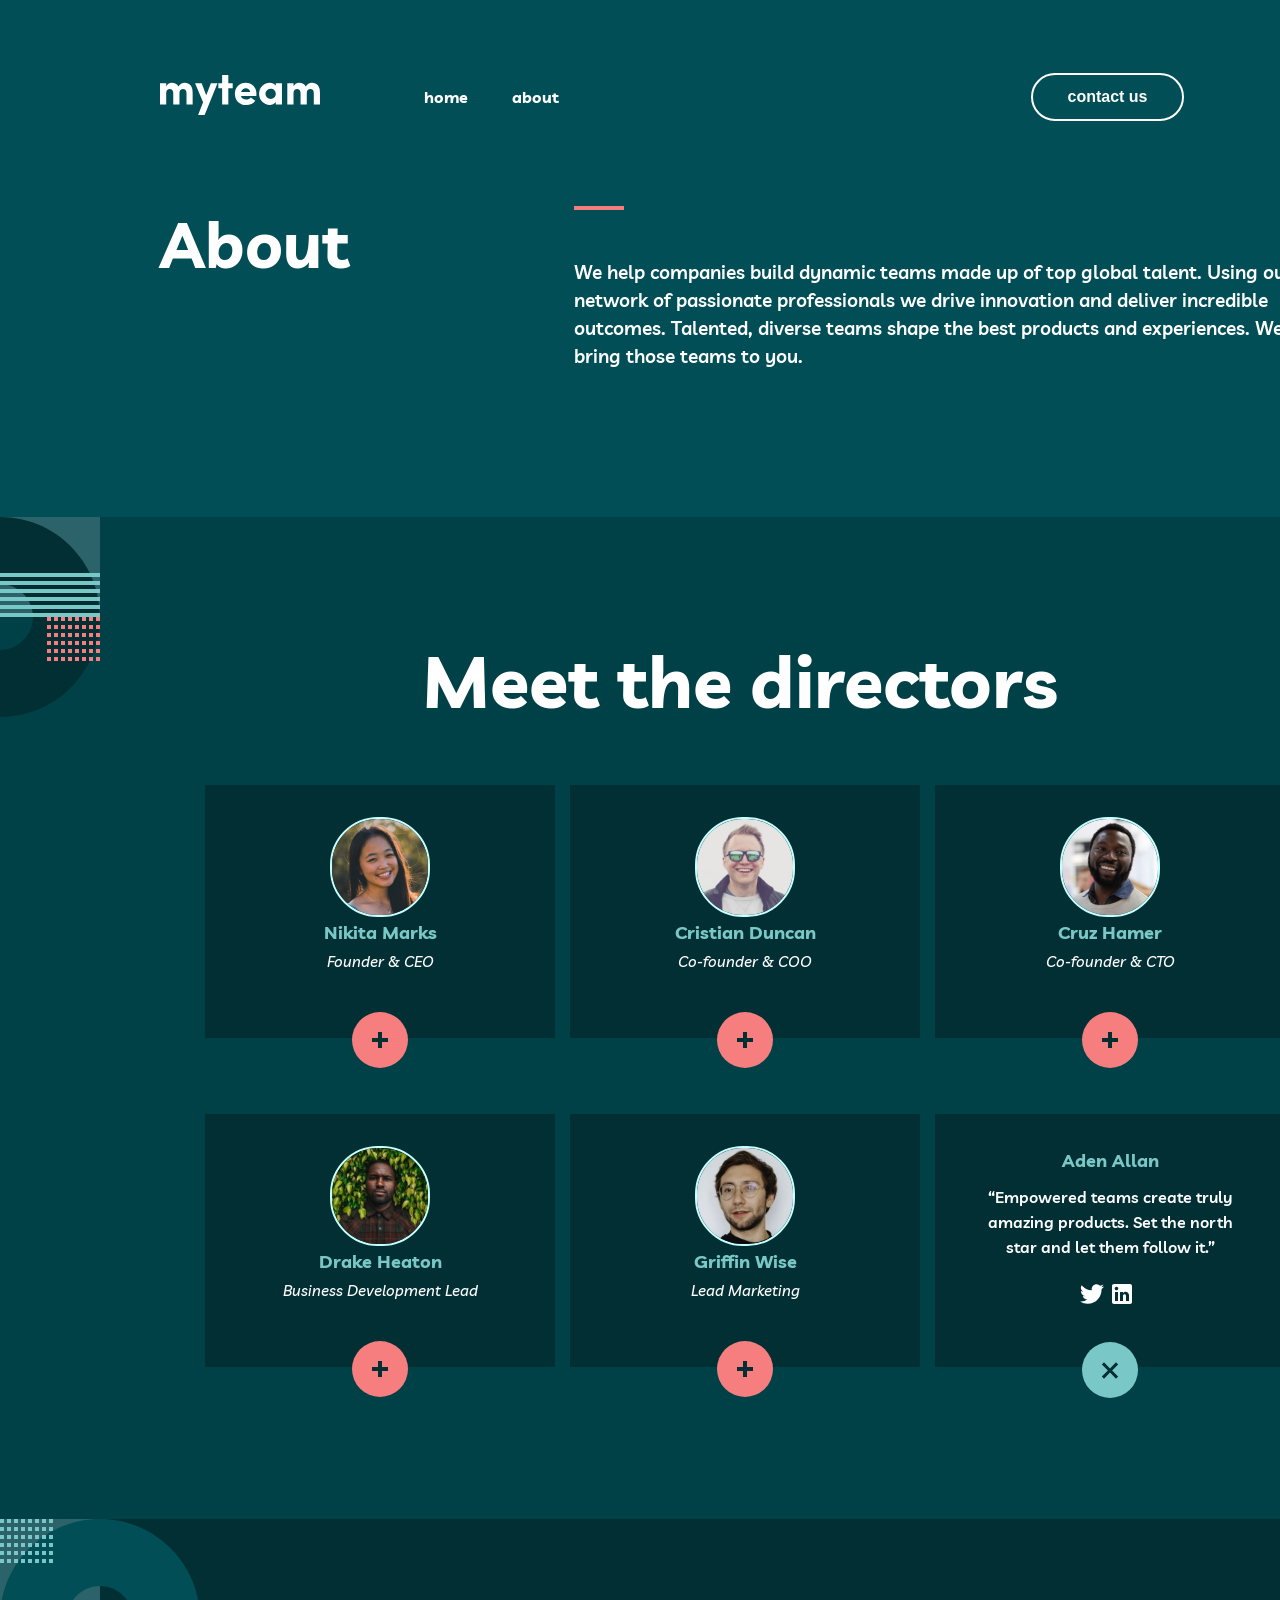
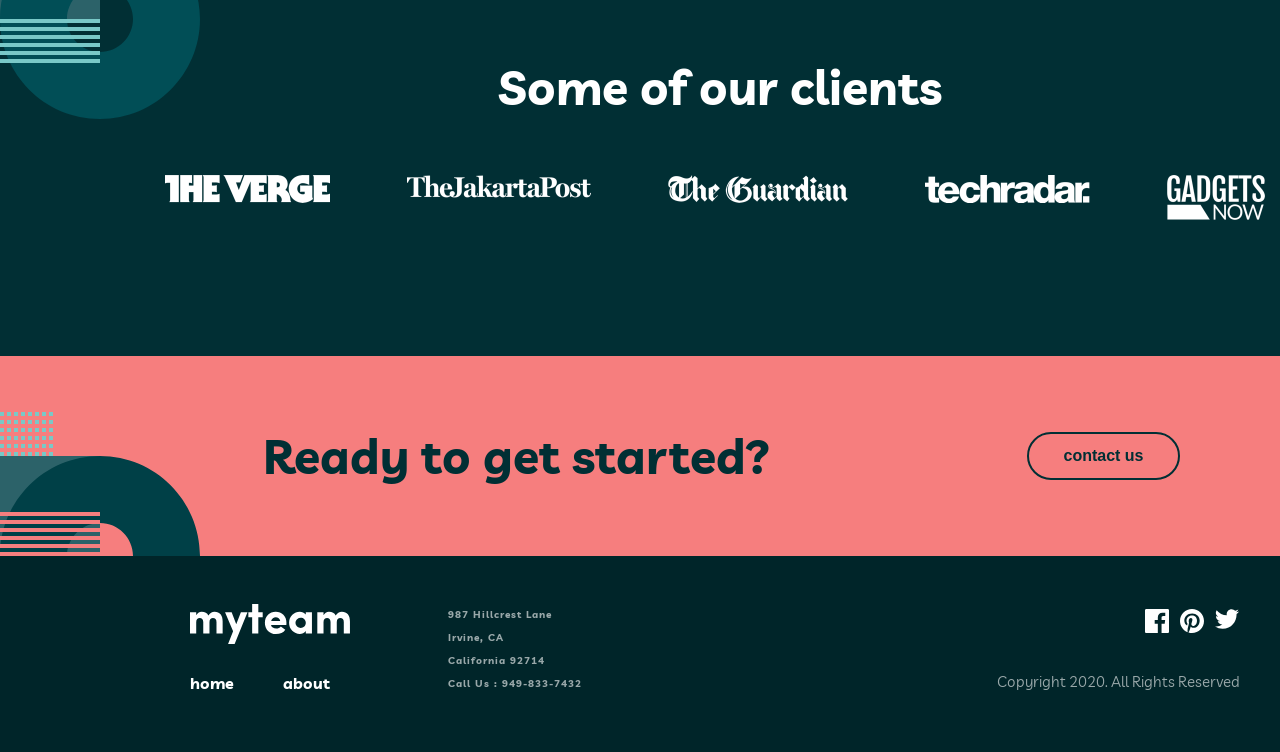
==== about.html @ a4df894d "Worked on the mobile responsiveness" ====
<!DOCTYPE html>
<html lang="en">
<head>
  <meta charset="UTF-8">
  <meta name="viewport" content="width=device-width, initial-scale=1.0">

  <link rel="icon" type="image/png" sizes="32x32" href="./images/favicon-32x32.png">
  <link rel="preconnect" href="https://fonts.googleapis.com">
  <link rel="preconnect" href="https://fonts.gstatic.com" crossorigin>
  <link href="https://fonts.googleapis.com/css2?family=Livvic:wght@500&display=swap" rel="stylesheet">
  <link rel="stylesheet" href="about.css">
  <title>Frontend Mentor | myteam website challenge - About</title>
</head>
<body>
  <main class="page">

      <section class="head">
        <nav class="nav-header">
          <div class="nav">
            <div class="logo">
              <svg xmlns="http://www.w3.org/2000/svg" width="160" height="40"><path fill="#FFF" d="M6.214 29.531V18.237c0-1.488.334-2.582 1.003-3.282.668-.699 1.511-1.049 2.529-1.049 1.017 0 1.846.365 2.485 1.094.625.73.967 1.734 1.025 3.013v11.518h6.213V18.237c0-1.459.32-2.545.96-3.26.64-.714 1.49-1.07 2.55-1.07 1.062 0 1.92.379 2.573 1.138.625.759.938 1.793.938 3.102v11.384h6.148v-12.12c0-3.096-.69-5.484-2.071-7.165-1.381-1.682-3.38-2.523-5.996-2.523-2.616 0-4.687 1.265-6.213 3.795-1.163-2.5-3.394-3.75-6.694-3.75a6.251 6.251 0 00-3.27.915c-.945.64-1.672 1.51-2.18 2.612V8.192H0v21.34h6.214zM44.634 40L57.499 8.192h-6.606L46.248 20.29l-4.6-12.098h-6.606l8.045 19.152L38.072 40h6.563zm23.683-10.469V13.214H72.7V8.192h-4.383V0h-6.17v8.192h-3.793v5.022h3.793v16.317h6.17zm17.448.447c4.418.015 7.594-1.429 9.527-4.33L90.78 22.5c-1.046 1.34-2.565 2.009-4.557 2.009-1.279 0-2.427-.313-3.444-.938-1.018-.625-1.585-1.503-1.7-2.634H96.36c.058-1.28.087-1.934.087-1.964-.015-3.333-1.04-6.041-3.074-8.125-2.035-2.083-4.586-3.125-7.653-3.125-3.067-.015-5.64 1.005-7.718 3.058-2.078 2.054-3.118 4.725-3.118 8.014 0 3.288 1.04 5.982 3.118 8.08 2.108 2.068 4.695 3.103 7.762 3.103zm4.426-13.014h-9.027c.233-1.16.814-2.068 1.745-2.723.9-.655 1.875-.967 2.921-.937a4.987 4.987 0 012.856.982c.858.625 1.36 1.518 1.505 2.678zm19.518 12.969c1.076.03 2.202-.208 3.38-.714 1.177-.506 2.078-1.213 2.703-2.12v2.432h6.148V8.192h-6.148v2.366c-.625-.908-1.52-1.607-2.682-2.098-1.163-.491-2.296-.737-3.401-.737-2.718.015-5.167 1.05-7.347 3.103-2.18 2.053-3.27 4.725-3.27 8.013 0 3.289 1.053 5.96 3.16 8.014 2.108 2.053 4.594 3.08 7.457 3.08zm1.003-6.027c-1.41 0-2.624-.476-3.641-1.428-1.047-.953-1.57-2.158-1.57-3.616 0-1.444.523-2.657 1.57-3.639 1.134-.967 2.376-1.45 3.728-1.45 1.352 0 2.522.476 3.51 1.428.989.952 1.483 2.173 1.483 3.66 0 1.489-.494 2.701-1.483 3.639-.988.938-2.187 1.406-3.597 1.406zm22.81 5.625V18.237c0-1.488.335-2.582 1.003-3.282.669-.699 1.512-1.049 2.53-1.049 1.017 0 1.845.365 2.485 1.094.625.73.966 1.734 1.025 3.013v11.518h6.213V18.237c0-1.459.32-2.545.96-3.26.64-.714 1.49-1.07 2.55-1.07 1.062 0 1.92.379 2.573 1.138.625.759.938 1.793.938 3.102v11.384h6.148v-12.12c0-3.096-.69-5.484-2.071-7.165-1.381-1.682-3.38-2.523-5.996-2.523-2.616 0-4.687 1.265-6.214 3.795-1.162-2.5-3.394-3.75-6.693-3.75a6.251 6.251 0 00-3.27.915c-.945.64-1.672 1.51-2.18 2.612V8.192h-6.214v21.34h6.213z"/></svg>
            </div>
            <div class="nav1">
              <a href="index.html">home</a> 
              <a href="contact.html">about</a> 
            </div>
          </div>
          <button class="button">contact us</button>
          <div class="menu-svg">
            <svg width="20" height="17" viewBox="0 0 20 17" fill="none" xmlns="http://www.w3.org/2000/svg">
              <rect width="20" height="3" fill="white"/>
              <rect y="7" width="20" height="3" fill="white"/>
              <rect y="14" width="20" height="3" fill="white"/>
              </svg>              
          </div> 
        </nav>
        <div class="hero">
        <div class="about">
        <h1>About</h1>
        </div>
        <div class="content">
        <div class="rect-svg">
          <svg width="50" height="4" viewBox="0 0 50 4" fill="none" xmlns="http://www.w3.org/2000/svg"><rect width="50" height="4" fill="#F67E7E"/></svg>
        </div>
        <p class="content-head">
          We help companies build dynamic teams made up of top global talent. 
          Using our network of passionate professionals we drive innovation 
          and deliver incredible outcomes. Talented, diverse teams shape the 
          best products and experiences. We’ll bring those teams to you.
        </p>
      </div>
      <div class="circle-svg">
        <svg width="100" height="200" viewBox="0 0 100 200" fill="none" xmlns="http://www.w3.org/2000/svg">
        <rect x="100" y="100" width="100" height="100" transform="rotate(-180 100 100)" fill="#2C6269"/>
        <path fill-rule="evenodd" clip-rule="evenodd" d="M100 200C155.228 200 200 155.228 200 100C200 44.7715 155.228 0 100 0C44.7715 0 0 44.7715 0 100C0 155.228 44.7715 200 100 200ZM100 133C118.225 133 133 118.225 133 100C133 81.7746 118.225 67 100 67C81.7746 67 67 81.7746 67 100C67 118.225 81.7746 133 100 133Z" fill="#F67E7E"/>
        <path fill-rule="evenodd" clip-rule="evenodd" d="M100 0H0V4H100V0ZM100 8H0V12H100V8ZM0 16H100V20H0V16ZM100 24H0V28H100V24ZM0 32H100V36H0V32ZM100 40H0V44H100V40Z" fill="#79C8C7"/>
        </svg>
        </div>
      </div>
      </section>

      <section class="layout">       
        <div class="meet">
          <h1>Meet the directors</h1>
        </div>
        <div class="circle-svg-1">
          <svg width="100" height="200" viewBox="0 0 100 200" fill="none" xmlns="http://www.w3.org/2000/svg">
          <rect width="100" height="100" transform="matrix(1 0 0 -1 0 100)" fill="#2C6269"/>
          <path fill-rule="evenodd" clip-rule="evenodd" d="M0 200C-55.2285 200 -100 155.228 -100 100C-100 44.7715 -55.2285 0 0 0C55.2285 0 100 44.7715 100 100C100 155.228 55.2285 200 0 200ZM0 133C-18.2254 133 -33 118.225 -33 100C-33 81.7746 -18.2254 67 0 67C18.2254 67 33 81.7746 33 100C33 118.225 18.2254 133 0 133Z" fill="#012F34"/>
          <path fill-rule="evenodd" clip-rule="evenodd" d="M0 56H100V60H0V56ZM0 64H100V68H0V64ZM100 72H0V76H100V72ZM0 80H100V84H0V80ZM100 88H0V92H100V88ZM0 96H100V100H0V96Z" fill="#79C8C7"/>
          <path fill-rule="evenodd" clip-rule="evenodd" d="M100 100H96V104H100V100ZM89 100H93V104H89V100ZM89 108H93V112H89V108ZM93 116H89V120H93V116ZM89 124H93V128H89V124ZM93 132H89V136H93V132ZM89 140H93V144H89V140ZM86 100H82V104H86V100ZM86 108H82V112H86V108ZM82 116H86V120H82V116ZM86 124H82V128H86V124ZM82 132H86V136H82V132ZM86 140H82V144H86V140ZM100 108H96V112H100V108ZM79 100H75V104H79V100ZM79 108H75V112H79V108ZM75 116H79V120H75V116ZM79 124H75V128H79V124ZM75 132H79V136H75V132ZM79 140H75V144H79V140ZM100 116H96V120H100V116ZM72 100H68V104H72V100ZM72 108H68V112H72V108ZM68 116H72V120H68V116ZM72 124H68V128H72V124ZM68 132H72V136H68V132ZM72 140H68V144H72V140ZM100 124H96V128H100V124ZM65 100H61V104H65V100ZM65 108H61V112H65V108ZM61 116H65V120H61V116ZM65 124H61V128H65V124ZM61 132H65V136H61V132ZM65 140H61V144H65V140ZM100 132H96V136H100V132ZM58 100H54V104H58V100ZM58 108H54V112H58V108ZM54 116H58V120H54V116ZM58 124H54V128H58V124ZM54 132H58V136H54V132ZM58 140H54V144H58V140ZM100 140H96V144H100V140ZM51 100H47V104H51V100ZM51 108H47V112H51V108ZM47 116H51V120H47V116ZM51 124H47V128H51V124ZM47 132H51V136H47V132ZM51 140H47V144H51V140Z" fill="#F67E7E"/>
          </svg>
        </div>
        <div class="circle-svg-0">
          <svg width="100" height="100" viewBox="0 0 100 100" fill="none" xmlns="http://www.w3.org/2000/svg">
            <path fill-rule="evenodd" clip-rule="evenodd" d="M0 100C-55.2285 100 -100 55.2285 -100 0C-100 -55.2285 -55.2285 -100 0 -100C55.2285 -100 100 -55.2285 100 0C100 55.2285 55.2285 100 0 100ZM0 33C-18.2254 33 -33 18.2254 -33 0C-33 -18.2254 -18.2254 -33 0 -33C18.2254 -33 33 -18.2254 33 0C33 18.2254 18.2254 33 0 33Z" fill="#012F34"/>
            <path fill-rule="evenodd" clip-rule="evenodd" d="M100 0H96V4H100V0ZM89 0H93V4H89V0ZM89 8H93V12H89V8ZM93 16H89V20H93V16ZM89 24H93V28H89V24ZM93 32H89V36H93V32ZM89 40H93V44H89V40ZM86 0H82V4H86V0ZM86 8H82V12H86V8ZM82 16H86V20H82V16ZM86 24H82V28H86V24ZM82 32H86V36H82V32ZM86 40H82V44H86V40ZM100 8H96V12H100V8ZM79 0H75V4H79V0ZM79 8H75V12H79V8ZM75 16H79V20H75V16ZM79 24H75V28H79V24ZM75 32H79V36H75V32ZM79 40H75V44H79V40ZM100 16H96V20H100V16ZM72 0H68V4H72V0ZM72 8H68V12H72V8ZM68 16H72V20H68V16ZM72 24H68V28H72V24ZM68 32H72V36H68V32ZM72 40H68V44H72V40ZM100 24H96V28H100V24ZM65 0H61V4H65V0ZM65 8H61V12H65V8ZM61 16H65V20H61V16ZM65 24H61V28H65V24ZM61 32H65V36H61V32ZM65 40H61V44H65V40ZM100 32H96V36H100V32ZM58 0H54V4H58V0ZM58 8H54V12H58V8ZM54 16H58V20H54V16ZM58 24H54V28H58V24ZM54 32H58V36H54V32ZM58 40H54V44H58V40ZM100 40H96V44H100V40ZM51 0H47V4H51V0ZM51 8H47V12H51V8ZM47 16H51V20H47V16ZM51 24H47V28H51V24ZM47 32H51V36H47V32ZM51 40H47V44H51V40Z" fill="#F67E7E"/>
            </svg>            
        </div>
          <div class="wrapper">
            <div class="container">
              <div class="box"> 
                <img src="/assets/avatar-nikita.jpg" alt="Nikita">
                <h3>Nikita Marks</h3>
                <h4>Founder & CEO</h4>
                <div class="cross-svg">
                  <svg xmlns="http://www.w3.org/2000/svg" width="16" height="16"><path fill="#012F34" fill-rule="evenodd" d="M10 0v5.999L16 6v4h-6v6H6v-6H0V6h6V0h4z"/></svg>
                </div>
              </div>
              <div class="box">
                <img src="/assets/avatar-christian.jpg" alt="Christian">
                <h3>Cristian Duncan</h3>
                <h4>Co-founder & COO</h4>
                <div class="cross-svg">
                  <svg xmlns="http://www.w3.org/2000/svg" width="16" height="16"><path fill="#012F34" fill-rule="evenodd" d="M10 0v5.999L16 6v4h-6v6H6v-6H0V6h6V0h4z"/></svg>
                </div>
              </div>
              <div class="box">
                <img src="/assets/avatar-cruz.jpg" alt="Cruz">
                <h3>Cruz Hamer</h3>
                <h4>Co-founder & CTO</h4>
                <div class="cross-svg">
                  <svg xmlns="http://www.w3.org/2000/svg" width="16" height="16"><path fill="#012F34" fill-rule="evenodd" d="M10 0v5.999L16 6v4h-6v6H6v-6H0V6h6V0h4z"/></svg>
                </div>
              </div>
            </div>
            <div class="container-1">
              <div class="box">
                <img src="/assets/avatar-drake.jpg" alt="Drake">
                <h3>Drake Heaton</h3>
                <h4>Business Development Lead</h4>
                <div class="cross-svg">
                  <svg xmlns="http://www.w3.org/2000/svg" width="16" height="16"><path fill="#012F34" fill-rule="evenodd" d="M10 0v5.999L16 6v4h-6v6H6v-6H0V6h6V0h4z"/></svg>
                </div>
              </div>
              <div class="box">
                <img src="/assets/avatar-griffin.jpg" alt="Griffin">
                <h3>Griffin Wise</h3>
                <h4>Lead Marketing</h4>
                <div class="cross-svg">
                  <svg xmlns="http://www.w3.org/2000/svg" width="16" height="16"><path fill="#012F34" fill-rule="evenodd" d="M10 0v5.999L16 6v4h-6v6H6v-6H0V6h6V0h4z"/></svg>
                </div>
              </div>
              <div class="box">
                <h2>Aden Allan</h2>
                <h5>“Empowered teams create truly amazing products. Set the north star and let them follow it.”</h5>
                
                <div class="social-svg">
                  <svg xmlns="http://www.w3.org/2000/svg" width="24" height="20"><path fill="#FFF" d="M24 2.557a9.83 9.83 0 01-2.828.775A4.932 4.932 0 0023.337.608a9.864 9.864 0 01-3.127 1.195A4.916 4.916 0 0016.616.248c-3.179 0-5.515 2.966-4.797 6.045A13.978 13.978 0 011.671 1.149a4.93 4.93 0 001.523 6.574 4.903 4.903 0 01-2.229-.616c-.054 2.281 1.581 4.415 3.949 4.89a4.935 4.935 0 01-2.224.084 4.928 4.928 0 004.6 3.419A9.9 9.9 0 010 17.54a13.94 13.94 0 007.548 2.212c9.142 0 14.307-7.721 13.995-14.646A10.025 10.025 0 0024 2.557z"/></svg>
                  <svg xmlns="http://www.w3.org/2000/svg" width="20" height="20"><path fill="#FFF" d="M18 0H2C.9 0 0 .9 0 2v16c0 1.1.9 2 2 2h16c1.1 0 2-.9 2-2V2c0-1.1-.9-2-2-2zM6 17H3V8h3v9zM4.5 6.3c-1 0-1.8-.8-1.8-1.8s.8-1.8 1.8-1.8 1.8.8 1.8 1.8-.8 1.8-1.8 1.8zM17 17h-3v-5.3c0-.8-.7-1.5-1.5-1.5s-1.5.7-1.5 1.5V17H8V8h3v1.2c.5-.8 1.6-1.4 2.5-1.4 1.9 0 3.5 1.6 3.5 3.5V17z"/></svg>
                </div>
                <div class="close-svg">
                  <svg xmlns="http://www.w3.org/2000/svg" width="18" height="17"><path fill="#012F34" fill-rule="evenodd" d="M15.01.368l2.122 2.122-6.01 6.01 6.01 6.01-2.122 2.122L9 10.622l-6.01 6.01L.868 14.51 6.88 8.5.87 2.49 2.988.368 9 6.38 15.01.37z"/></svg>
                </div>
              </div>
            </div>
        </div>
        <!-- Tablet -->
          <div class="wrapper-tablet">
            <div class="container">
              <div class="box"> 
                <img src="/assets/avatar-nikita.jpg" alt="Nikita">
                <h3>Nikita Marks</h3>
                <h4>Founder & CEO</h4>
                <div class="cross-svg">
                  <svg xmlns="http://www.w3.org/2000/svg" width="16" height="16"><path fill="#012F34" fill-rule="evenodd" d="M10 0v5.999L16 6v4h-6v6H6v-6H0V6h6V0h4z"/></svg>
                </div>
              </div>
              <div class="box">
                <img src="/assets/avatar-christian.jpg" alt="Christian">
                <h3>Cristian Duncan</h3>
                <h4>Co-founder & COO</h4>
                <div class="cross-svg">
                  <svg xmlns="http://www.w3.org/2000/svg" width="16" height="16"><path fill="#012F34" fill-rule="evenodd" d="M10 0v5.999L16 6v4h-6v6H6v-6H0V6h6V0h4z"/></svg>
                </div>
              </div>
            </div>
            <div class="container">
              <div class="box">
                <img src="/assets/avatar-cruz.jpg" alt="Cruz">
                <h3>Cruz Hamer</h3>
                <h4>Co-founder & CTO</h4>
                <div class="cross-svg">
                  <svg xmlns="http://www.w3.org/2000/svg" width="16" height="16"><path fill="#012F34" fill-rule="evenodd" d="M10 0v5.999L16 6v4h-6v6H6v-6H0V6h6V0h4z"/></svg>
                </div>
              </div>
              <div class="box">
                <img src="/assets/avatar-drake.jpg" alt="Drake">
                <h3>Drake Heaton</h3>
                <h4>Business Development Lead</h4>
                <div class="cross-svg">
                  <svg xmlns="http://www.w3.org/2000/svg" width="16" height="16"><path fill="#012F34" fill-rule="evenodd" d="M10 0v5.999L16 6v4h-6v6H6v-6H0V6h6V0h4z"/></svg>
                </div>
              </div>
            </div>
            <div class="container-1"> 
              <div class="box">
                <h2>Griffin Wise</h2>
                <h5>“Unique perspectives shape unique products, which is what you need to survive these days.”</h5>
                <div class="social-svg">
                  <svg xmlns="http://www.w3.org/2000/svg" width="24" height="20"><path fill="#FFF" d="M24 2.557a9.83 9.83 0 01-2.828.775A4.932 4.932 0 0023.337.608a9.864 9.864 0 01-3.127 1.195A4.916 4.916 0 0016.616.248c-3.179 0-5.515 2.966-4.797 6.045A13.978 13.978 0 011.671 1.149a4.93 4.93 0 001.523 6.574 4.903 4.903 0 01-2.229-.616c-.054 2.281 1.581 4.415 3.949 4.89a4.935 4.935 0 01-2.224.084 4.928 4.928 0 004.6 3.419A9.9 9.9 0 010 17.54a13.94 13.94 0 007.548 2.212c9.142 0 14.307-7.721 13.995-14.646A10.025 10.025 0 0024 2.557z"/></svg>
                  <svg xmlns="http://www.w3.org/2000/svg" width="20" height="20"><path fill="#FFF" d="M18 0H2C.9 0 0 .9 0 2v16c0 1.1.9 2 2 2h16c1.1 0 2-.9 2-2V2c0-1.1-.9-2-2-2zM6 17H3V8h3v9zM4.5 6.3c-1 0-1.8-.8-1.8-1.8s.8-1.8 1.8-1.8 1.8.8 1.8 1.8-.8 1.8-1.8 1.8zM17 17h-3v-5.3c0-.8-.7-1.5-1.5-1.5s-1.5.7-1.5 1.5V17H8V8h3v1.2c.5-.8 1.6-1.4 2.5-1.4 1.9 0 3.5 1.6 3.5 3.5V17z"/></svg>
                </div>
                <div class="close-svg">
                  <svg xmlns="http://www.w3.org/2000/svg" width="18" height="17"><path fill="#012F34" fill-rule="evenodd" d="M15.01.368l2.122 2.122-6.01 6.01 6.01 6.01-2.122 2.122L9 10.622l-6.01 6.01L.868 14.51 6.88 8.5.87 2.49 2.988.368 9 6.38 15.01.37z"/></svg>
                </div>
              </div>
              <div class="box">
                <img src="/assets/avatar-aden.jpg" alt="Aden">
                <h3>Aden Allan</h3>
                <h4>Head of Talent</h4>
                <div class="cross-svg">
                  <svg xmlns="http://www.w3.org/2000/svg" width="16" height="16"><path fill="#012F34" fill-rule="evenodd" d="M10 0v5.999L16 6v4h-6v6H6v-6H0V6h6V0h4z"/></svg>
                </div>
              </div>
            </div>
            <div class="container-2">
              <div class="box">
                <img src="/assets/avatar-griffin.jpg" alt="Griffin">
                <h3>Griffin Wise</h3>
                <h4>Lead Marketing</h4>
                <div class="cross-svg">
                  <svg xmlns="http://www.w3.org/2000/svg" width="16" height="16"><path fill="#012F34" fill-rule="evenodd" d="M10 0v5.999L16 6v4h-6v6H6v-6H0V6h6V0h4z"/></svg>
                </div>
              </div>
              <div class="box">
                <h2>Aden Allan</h2>
                <h5>“Empowered teams create truly amazing products. Set the north star and let them follow it.”</h5>
                
                <div class="social-svg">
                  <svg xmlns="http://www.w3.org/2000/svg" width="24" height="20"><path fill="#FFF" d="M24 2.557a9.83 9.83 0 01-2.828.775A4.932 4.932 0 0023.337.608a9.864 9.864 0 01-3.127 1.195A4.916 4.916 0 0016.616.248c-3.179 0-5.515 2.966-4.797 6.045A13.978 13.978 0 011.671 1.149a4.93 4.93 0 001.523 6.574 4.903 4.903 0 01-2.229-.616c-.054 2.281 1.581 4.415 3.949 4.89a4.935 4.935 0 01-2.224.084 4.928 4.928 0 004.6 3.419A9.9 9.9 0 010 17.54a13.94 13.94 0 007.548 2.212c9.142 0 14.307-7.721 13.995-14.646A10.025 10.025 0 0024 2.557z"/></svg>
                  <svg xmlns="http://www.w3.org/2000/svg" width="20" height="20"><path fill="#FFF" d="M18 0H2C.9 0 0 .9 0 2v16c0 1.1.9 2 2 2h16c1.1 0 2-.9 2-2V2c0-1.1-.9-2-2-2zM6 17H3V8h3v9zM4.5 6.3c-1 0-1.8-.8-1.8-1.8s.8-1.8 1.8-1.8 1.8.8 1.8 1.8-.8 1.8-1.8 1.8zM17 17h-3v-5.3c0-.8-.7-1.5-1.5-1.5s-1.5.7-1.5 1.5V17H8V8h3v1.2c.5-.8 1.6-1.4 2.5-1.4 1.9 0 3.5 1.6 3.5 3.5V17z"/></svg>
                </div>
                <div class="close-svg">
                  <svg xmlns="http://www.w3.org/2000/svg" width="18" height="17"><path fill="#012F34" fill-rule="evenodd" d="M15.01.368l2.122 2.122-6.01 6.01 6.01 6.01-2.122 2.122L9 10.622l-6.01 6.01L.868 14.51 6.88 8.5.87 2.49 2.988.368 9 6.38 15.01.37z"/></svg>
                </div>
              </div>
            </div>
        
            <div class="square-svg">
              <svg width="147" height="100" viewBox="0 0 147 100" fill="none" xmlns="http://www.w3.org/2000/svg">
              <rect width="100" height="100" transform="matrix(1 0 0 -1 0 100)" fill="#002529"/>
              <path fill-rule="evenodd" clip-rule="evenodd" d="M47 56H147V60H47V56ZM47 64H147V68H47V64ZM147 72H47V76H147V72ZM47 80H147V84H47V80ZM147 88H47V92H147V88ZM47 96H147V100H47V96Z" fill="#79C8C7"/>
              </svg>
            </div>
      </section>

      <section class="content-clients">
        <div class="circle-svg-2">
          <svg width="200" height="200" viewBox="0 0 200 200" fill="none" xmlns="http://www.w3.org/2000/svg">
            <rect x="100" y="100" width="100" height="100" transform="rotate(-180 100 100)" fill="#2C6269"/>
            <path fill-rule="evenodd" clip-rule="evenodd" d="M100 200C155.228 200 200 155.228 200 100C200 44.7715 155.228 0 100 0C44.7715 0 0 44.7715 0 100C0 155.228 44.7715 200 100 200ZM100 133C118.225 133 133 118.225 133 100C133 81.7746 118.225 67 100 67C81.7746 67 67 81.7746 67 100C67 118.225 81.7746 133 100 133Z" fill="#014E56"/>
            <path fill-rule="evenodd" clip-rule="evenodd" d="M100 100H0V104H100V100ZM100 108H0V112H100V108ZM0 116H100V120H0V116ZM100 124H0V128H100V124ZM0 132H100V136H0V132ZM100 140H0V144H100V140Z" fill="#79C8C7"/>
            <path fill-rule="evenodd" clip-rule="evenodd" d="M0 0H4V4H0V0ZM11 0H7V4H11V0ZM11 8H7V12H11V8ZM7 16H11V20H7V16ZM11 24H7V28H11V24ZM7 32H11V36H7V32ZM11 40H7V44H11V40ZM14 0H18V4H14V0ZM14 8H18V12H14V8ZM18 16H14V20H18V16ZM14 24H18V28H14V24ZM18 32H14V36H18V32ZM14 40H18V44H14V40ZM0 8H4V12H0V8ZM21 0H25V4H21V0ZM21 8H25V12H21V8ZM25 16H21V20H25V16ZM21 24H25V28H21V24ZM25 32H21V36H25V32ZM21 40H25V44H21V40ZM0 16H4V20H0V16ZM28 0H32V4H28V0ZM28 8H32V12H28V8ZM32 16H28V20H32V16ZM28 24H32V28H28V24ZM32 32H28V36H32V32ZM28 40H32V44H28V40ZM0 24H4V28H0V24ZM35 0H39V4H35V0ZM35 8H39V12H35V8ZM39 16H35V20H39V16ZM35 24H39V28H35V24ZM39 32H35V36H39V32ZM35 40H39V44H35V40ZM0 32H4V36H0V32ZM42 0H46V4H42V0ZM42 8H46V12H42V8ZM46 16H42V20H46V16ZM42 24H46V28H42V24ZM46 32H42V36H46V32ZM42 40H46V44H42V40ZM0 40H4V44H0V40ZM49 0H53V4H49V0ZM49 8H53V12H49V8ZM53 16H49V20H53V16ZM49 24H53V28H49V24ZM53 32H49V36H53V32ZM49 40H53V44H49V40Z" fill="#79C8C7"/>
          </svg>            
        </div>
        <h1 class="container-hay">Some of our clients</h1>
        <div class="logos-container">
          <div class="logo"><img src="/assets/logo-the-verge.png" alt="logo-1"></div>
          <div class="logo-2"><img src="/assets/logo-jakarta-post.png" alt="logo-2"></div>
          <div class="logo-3"><img src="/assets/logo-the-guardian.png" alt="logo-3"></div>
          <div class="logo-4"><img src="/assets/logo-tech-radar.png" alt="logo-4"></div>
          <div class="logo-5"><img src="/assets/logo-gadgets-now.png" alt="logo-5"></div>
          
        </div>
      </section>

      <section class="content-contact">
        <div class="contain">
        <div class="container-ready">
          Ready to get started?
        </div>
        
        <button class="button-1">contact us</button>
        </div>
        <div class="circle-svg-3">
          <svg width="200" height="144" viewBox="0 0 200 144" fill="none" xmlns="http://www.w3.org/2000/svg">
            <rect x="100" y="144" width="100" height="100" transform="rotate(-180 100 144)" fill="#2C6269"/>
            <path fill-rule="evenodd" clip-rule="evenodd" d="M100 244C155.228 244 200 199.228 200 144C200 88.7715 155.228 44 100 44C44.7715 44 0 88.7715 0 144C0 199.228 44.7715 244 100 244ZM100 177C118.225 177 133 162.225 133 144C133 125.775 118.225 111 100 111C81.7746 111 67 125.775 67 144C67 162.225 81.7746 177 100 177Z" fill="#004047"/>
            <path fill-rule="evenodd" clip-rule="evenodd" d="M100 100H0V104H100V100ZM100 108H0V112H100V108ZM0 116H100V120H0V116ZM100 124H0V128H100V124ZM0 132H100V136H0V132ZM100 140H0V144H100V140Z" fill="#F67E7E"/>
            <path fill-rule="evenodd" clip-rule="evenodd" d="M0 0H4V4H0V0ZM11 0H7V4H11V0ZM11 8H7V12H11V8ZM7 16H11V20H7V16ZM11 24H7V28H11V24ZM7 32H11V36H7V32ZM11 40H7V44H11V40ZM14 0H18V4H14V0ZM14 8H18V12H14V8ZM18 16H14V20H18V16ZM14 24H18V28H14V24ZM18 32H14V36H18V32ZM14 40H18V44H14V40ZM0 8H4V12H0V8ZM21 0H25V4H21V0ZM21 8H25V12H21V8ZM25 16H21V20H25V16ZM21 24H25V28H21V24ZM25 32H21V36H25V32ZM21 40H25V44H21V40ZM0 16H4V20H0V16ZM28 0H32V4H28V0ZM28 8H32V12H28V8ZM32 16H28V20H32V16ZM28 24H32V28H28V24ZM32 32H28V36H32V32ZM28 40H32V44H28V40ZM0 24H4V28H0V24ZM35 0H39V4H35V0ZM35 8H39V12H35V8ZM39 16H35V20H39V16ZM35 24H39V28H35V24ZM39 32H35V36H39V32ZM35 40H39V44H35V40ZM0 32H4V36H0V32ZM42 0H46V4H42V0ZM42 8H46V12H42V8ZM46 16H42V20H46V16ZM42 24H46V28H42V24ZM46 32H42V36H46V32ZM42 40H46V44H42V40ZM0 40H4V44H0V40ZM49 0H53V4H49V0ZM49 8H53V12H49V8ZM53 16H49V20H53V16ZM49 24H53V28H49V24ZM53 32H49V36H53V32ZM49 40H53V44H49V40Z" fill="#79C8C7"/>
          </svg>            
        </div>

      </section>

      <section class="footer">
        <div class="footer-content">
          <div>
            <svg xmlns="http://www.w3.org/2000/svg" width="160" height="40"><path fill="#FFF" d="M6.214 29.531V18.237c0-1.488.334-2.582 1.003-3.282.668-.699 1.511-1.049 2.529-1.049 1.017 0 1.846.365 2.485 1.094.625.73.967 1.734 1.025 3.013v11.518h6.213V18.237c0-1.459.32-2.545.96-3.26.64-.714 1.49-1.07 2.55-1.07 1.062 0 1.92.379 2.573 1.138.625.759.938 1.793.938 3.102v11.384h6.148v-12.12c0-3.096-.69-5.484-2.071-7.165-1.381-1.682-3.38-2.523-5.996-2.523-2.616 0-4.687 1.265-6.213 3.795-1.163-2.5-3.394-3.75-6.694-3.75a6.251 6.251 0 00-3.27.915c-.945.64-1.672 1.51-2.18 2.612V8.192H0v21.34h6.214zM44.634 40L57.499 8.192h-6.606L46.248 20.29l-4.6-12.098h-6.606l8.045 19.152L38.072 40h6.563zm23.683-10.469V13.214H72.7V8.192h-4.383V0h-6.17v8.192h-3.793v5.022h3.793v16.317h6.17zm17.448.447c4.418.015 7.594-1.429 9.527-4.33L90.78 22.5c-1.046 1.34-2.565 2.009-4.557 2.009-1.279 0-2.427-.313-3.444-.938-1.018-.625-1.585-1.503-1.7-2.634H96.36c.058-1.28.087-1.934.087-1.964-.015-3.333-1.04-6.041-3.074-8.125-2.035-2.083-4.586-3.125-7.653-3.125-3.067-.015-5.64 1.005-7.718 3.058-2.078 2.054-3.118 4.725-3.118 8.014 0 3.288 1.04 5.982 3.118 8.08 2.108 2.068 4.695 3.103 7.762 3.103zm4.426-13.014h-9.027c.233-1.16.814-2.068 1.745-2.723.9-.655 1.875-.967 2.921-.937a4.987 4.987 0 012.856.982c.858.625 1.36 1.518 1.505 2.678zm19.518 12.969c1.076.03 2.202-.208 3.38-.714 1.177-.506 2.078-1.213 2.703-2.12v2.432h6.148V8.192h-6.148v2.366c-.625-.908-1.52-1.607-2.682-2.098-1.163-.491-2.296-.737-3.401-.737-2.718.015-5.167 1.05-7.347 3.103-2.18 2.053-3.27 4.725-3.27 8.013 0 3.289 1.053 5.96 3.16 8.014 2.108 2.053 4.594 3.08 7.457 3.08zm1.003-6.027c-1.41 0-2.624-.476-3.641-1.428-1.047-.953-1.57-2.158-1.57-3.616 0-1.444.523-2.657 1.57-3.639 1.134-.967 2.376-1.45 3.728-1.45 1.352 0 2.522.476 3.51 1.428.989.952 1.483 2.173 1.483 3.66 0 1.489-.494 2.701-1.483 3.639-.988.938-2.187 1.406-3.597 1.406zm22.81 5.625V18.237c0-1.488.335-2.582 1.003-3.282.669-.699 1.512-1.049 2.53-1.049 1.017 0 1.845.365 2.485 1.094.625.73.966 1.734 1.025 3.013v11.518h6.213V18.237c0-1.459.32-2.545.96-3.26.64-.714 1.49-1.07 2.55-1.07 1.062 0 1.92.379 2.573 1.138.625.759.938 1.793.938 3.102v11.384h6.148v-12.12c0-3.096-.69-5.484-2.071-7.165-1.381-1.682-3.38-2.523-5.996-2.523-2.616 0-4.687 1.265-6.214 3.795-1.162-2.5-3.394-3.75-6.693-3.75a6.251 6.251 0 00-3.27.915c-.945.64-1.672 1.51-2.18 2.612V8.192h-6.214v21.34h6.213z"/></svg>
          </div>
          <div class="container-hat">
            <a href="index.html">home</a> 
            <a href="contact.html">about</a> 
          </div>
          <div class="contact-content">
              <h6>987  Hillcrest Lane</h6>
              <h6>Irvine, CA</h6>
              <h6>California 92714</h6>
              <h6>Call Us : 949-833-7432</h6>
          </div>
          <div class="handle">
            <svg xmlns="http://www.w3.org/2000/svg" width="24" height="24"><path fill="#FFF" d="M22.675 0H1.325C.593 0 0 .593 0 1.325v21.351C0 23.407.593 24 1.325 24H12.82v-9.294H9.692v-3.622h3.128V8.413c0-3.1 1.893-4.788 4.659-4.788 1.325 0 2.463.099 2.795.143v3.24l-1.918.001c-1.504 0-1.795.715-1.795 1.763v2.313h3.587l-.467 3.622h-3.12V24h6.116c.73 0 1.323-.593 1.323-1.325V1.325C24 .593 23.407 0 22.675 0z"/></svg>
            <svg xmlns="http://www.w3.org/2000/svg" width="24" height="24"><path fill="#FFF" d="M12 0C5.373 0 0 5.372 0 12c0 5.084 3.163 9.426 7.627 11.174-.105-.949-.2-2.405.042-3.441.218-.937 1.407-5.965 1.407-5.965s-.359-.719-.359-1.782c0-1.668.967-2.914 2.171-2.914 1.023 0 1.518.769 1.518 1.69 0 1.029-.655 2.568-.994 3.995-.283 1.194.599 2.169 1.777 2.169 2.133 0 3.772-2.249 3.772-5.495 0-2.873-2.064-4.882-5.012-4.882-3.414 0-5.418 2.561-5.418 5.207 0 1.031.397 2.138.893 2.738a.36.36 0 01.083.345l-.333 1.36c-.053.22-.174.267-.402.161-1.499-.698-2.436-2.889-2.436-4.649 0-3.785 2.75-7.262 7.929-7.262 4.163 0 7.398 2.967 7.398 6.931 0 4.136-2.607 7.464-6.227 7.464-1.216 0-2.359-.631-2.75-1.378l-.748 2.853c-.271 1.043-1.002 2.35-1.492 3.146C9.57 23.812 10.763 24 12 24c6.627 0 12-5.373 12-12 0-6.628-5.373-12-12-12z"/></svg>
            <svg xmlns="http://www.w3.org/2000/svg" width="24" height="20"><path fill="#FFF" d="M24 2.557a9.83 9.83 0 01-2.828.775A4.932 4.932 0 0023.337.608a9.864 9.864 0 01-3.127 1.195A4.916 4.916 0 0016.616.248c-3.179 0-5.515 2.966-4.797 6.045A13.978 13.978 0 011.671 1.149a4.93 4.93 0 001.523 6.574 4.903 4.903 0 01-2.229-.616c-.054 2.281 1.581 4.415 3.949 4.89a4.935 4.935 0 01-2.224.084 4.928 4.928 0 004.6 3.419A9.9 9.9 0 010 17.54a13.94 13.94 0 007.548 2.212c9.142 0 14.307-7.721 13.995-14.646A10.025 10.025 0 0024 2.557z"/></svg>
          </div>
          <div class="copyright">
            Copyright 2020. All Rights Reserved
          </div>
        </div>
      </section>
  </main>
</body>
</html>
---- about.css ----
/* All elements */
* {
    padding: 0;
    margin: 0;
}

body {
    font-family: 'Livvic';
    font-style: normal;
}

.page {
    width: 100%;
    height: 100%;
    display: flex;
    flex-direction: column;
    justify-content: center;
    align-items: center;
    overflow: hidden;
}

.head {
    width: 100%;
    height: 32.313rem;
    background: #014E56;
}

.nav-header {
    width: 80%;    
    height: 3rem;
    margin: 4.563rem 10rem;
    display: flex;
    align-items: center;
    justify-content: space-between;
}

.nav {
    display: flex;
    align-items: center;
}

.nav1 {
    margin-left: 4rem;
}

.nav1 a {
    margin-left: 2.5rem;
    text-decoration: none;
    font-weight: 700;
    font-size: 1rem;
    color: #FFFFFF;
}

.button {
    width: 9.563rem;
    height: 3rem;
    border: 2px solid #FFFFFF;
    border-radius: 24px ;
    color: #FFFFFF;
    background: none;
    font-weight: 700;
    font-size: 1rem;
    -webkit-border-radius: 24px ;
    -moz-border-radius: 24px ;
    -ms-border-radius: 24px ;
    -o-border-radius: 24px ;
}

.menu-svg {
    display: none;
}

.hero {
    width: 80%;    
    height: 9.75rem;
    margin: 4.563rem 10rem;
    display: flex;   
}

.hero h1 {
    width: 21.875rem;
    height: 6.25rem;
    font-weight: 700;
    font-size: 4rem;
    line-height: 100px;
    color: #FFFFFF;
}

.content {
    width: 45.625rem;
    height: 9.75rem;
    margin-left: 4rem;
}

.content-head {
    width: 45.625rem;
    height: 7rem;
    font-weight: 600;
    font-size: 1.2rem;
    line-height: 1.75rem;
    margin-top: 2.75rem;
    color: #FFFFFF;
}

.circle-svg {
    margin-left: 7.2rem;
    margin-top: 7.6rem;
}

.layout {
    height: 62.625rem;
    width: 100%;
    background: #004047;
}

.meet {
    width: 57.5rem;
    height: 48px;
    color: white;
    margin-left: 17.5rem;
    margin-top: 8.75rem;
    text-align: center;
    font-weight: 700;
    font-size: 48px;
    line-height: 48px;
}

.circle-svg-0 {
    display: none;
}

.circle-svg-1 {
    margin-top: -188px;
}

.wrapper {
    margin-top: 64px;
    margin-left: 190px;
    text-align: center;
    width: 69.375rem;
    height: 38.125rem;
}

.container {
    display: flex;
    justify-content: space-evenly;
    align-items: center;
}

.container-1 {
    display: flex;
    justify-content: space-evenly;
    align-items: center;
    margin-top: 4.75rem;
}

.box {
    height: 253px;
    width: 21.875rem;
    background-color: #012F34;
}

.box img {
    width: 6rem;
    margin-top: 2rem;
    border-radius: 3rem;
    border: 2px solid #c4fffe;
    -webkit-border-radius: 3rem;
    -moz-border-radius: 3rem;
    -ms-border-radius: 3rem;
    -o-border-radius: 3rem;
}

.box h3 {
    height: 28px;
    width: 18.875rem;
    text-align: center;
    margin-left: 24px;
    color: #79C8C7;
    font-size: 18px;
}

.box h4 {
    height: 25px;
    width: 18.875rem;
    text-align: center;
    margin-left: 24px;
    font-style: italic;
    font-weight: 500;
    font-size: 15px;
    line-height: 25px;
    color: #FFFFFF;
}

.cross-svg {
    width: 3.5rem;
    height: 3.5rem;
    margin-top: 38px;
    margin-left: 147px;
    background: #F67E7E;
    border-radius: 28px;
    display: flex;
    justify-content: center;
    align-items: center;
    -webkit-border-radius: 28px;
    -moz-border-radius: 28px;
    -ms-border-radius: 28px;
    -o-border-radius: 28px;
}

.cross-svg:hover {
    cursor: pointer;
    background-color: #79C8C7;
}

.box h2 {
    height: 28px;
    width: 18.875rem;
    text-align: center;
    margin-left: 24px;
    margin-top: 35px;
    color: #79C8C7;
    font-size: 18px;
}

.box h5 {
    height: 75px;
    width: 15.875rem;
    margin-left: 48px;
    margin-top: 8px;
    font-weight: 600;
    font-size: 16px;
    line-height: 25px;
    text-align: center;
    color: #FFFFFF;
}

.social-svg {
    width: 3.75rem;
    height: 20px;
    margin-left: 141px;
    margin-top: 24px;
    display: flex;
    justify-content: space-around;
}

.social-svg :hover {
    cursor: pointer;
    fill: #F67E7E;
}

.close-svg {
    width: 3.5rem;
    height: 56px;
    margin-top: 38px;
    margin-left: 147px;
    background: #79C8C7;
    border-radius: 28px;
    display: flex;
    justify-content: center;
    align-items: center;
}

.close-svg:hover {
    cursor: pointer;
    background-color: #F67E7E;
}

.wrapper-tablet {
    display: none;
}

.square-svg {
    margin-left: 86rem;
    margin-top: 1.2rem;
}

.content-clients {
    width: 100%;
    height: 437px;
    background:  #012F34;
}

.container-hay {
    width: 57.5rem;
    height: 48px;
    margin-left: 260px;
    margin-top: -60px;
    text-align: center;
    font-weight: 700;
    font-size: 48px;
    line-height: 48px;
    color: #FFFFFF;
}

.logos-container {
    display: flex;
    width: 68.75rem;
    height: 100px;
    margin-top: 64px;
    margin-left: 165px;
    text-align: center;
    justify-content: space-between;
}

.content-contact {
    width: 100%;
    height: 200px;
    background: #F67E7E;
    
}

.contain {
    display: flex;
    width: 57.313rem;
    height: 48px;
    justify-content: space-between;
    margin-left: 263px;
    margin-top: 76px;        
}

.container-ready {
    font-weight: 700;
    font-size: 48px;
    line-height: 48px;
    color: #012F34;
}

.button-1 {
    width: 9.563rem;
    height: 3rem;
    border: 2px solid #012F34;
    border-radius: 24px ;
    color: #012F34;
    background: none;
    font-weight: 700;
    font-size: 1rem;
}

.circle-svg-3 {
    margin-top: -68px;
}

.footer {
    width: 100%;
    height: 196px;
    background: #002529;
}

.footer-content {
    width: 69.375rem;
    height: 100px;
    margin-left: 190px;
    margin-top: 48px;
}

.container-hat {
    height: 28px;
    width: 8.75rem;
    margin-top: 25px;
    display: flex;
    justify-content: space-between;
}

.container-hat a{
    text-decoration: none;
    font-weight: 700;
    font-size: 1rem;
    color: #FFFFFF;
}

.contact-content {
    height: 100px;
    width: 27.813rem;
    margin-left: 258px;
    margin-top: -98px;
    font-weight: 400;
    font-size: 15px;
    line-height: 23px;
    color: #FFFFFF;
    mix-blend-mode: normal;
    opacity: 0.6;
    letter-spacing: 1px;
}

.handle {
    width: 6.5rem;
    height: 24px;
    margin-left: 950px;
    margin-top: -94px;
    display: flex;
    justify-content: space-around;
}

.copyright {
    height: 25px;
    width: 15.938rem;
    margin-left: 795px;
    margin-top: 36px;
    font-weight: 400;
    font-size: 15px;
    line-height: 25px;
    text-align: right;
    color: #FFFFFF;
    mix-blend-mode: normal;
    opacity: 0.6;
}

@media  only screen and (max-width:768px) and (min-width:480px) {

    .page{
        width: 100%;
        height: 100%;
    }
    .head{
        width: 100%;
        height: 556px;
    }
    .nav-header{
        width: 90%;
        margin: 4rem 2.5rem;
    }
    .hero{
        width: 683px;
        height: 220px;
        margin-left: 70px;
    }
    .about h1{
        width: 683px;
        height: 56px;
        text-align: center;
        margin-top: 20px;
    }
    .rect-svg{
        display: none;
    }
    .content-head{
        width: 440px;
        height: 140px;
        margin-left: -650px;
        margin-top: 120px;
        font-size: 15px;
        font-weight: 600;
        text-align: center;
    }
    .circle-svg{
        margin-top: 170px;
        margin-left: -150px;
    }
    .layout{
        width: 100%;
        height: 1219px;
        z-index: 1;
    }
    .meet{
        margin-top: 90px;
        margin-left: -80px;
        font-size: 32px;
    }
    .circle-svg-0{
        display: none;
    }
    .circle-svg-1{
        margin-top: -137px;
    }
    .wrapper{
        display: none;
    }
    .wrapper-tablet{
        display: inline;
        margin-top: 64px;
        text-align: center;        
    }
    .container{
        justify-content: space-between;
        margin: 97px;
        margin-top: -30px;
    }
    .container-1{
        justify-content: space-between;
        margin: 97px;
        margin-top: -30px;
    }
    .box{
        height: 253px;
        width: 17.563rem;
    }
    .box h3{
        margin-left: -15px;
    }
    
    .box h4{
        margin-left: -15px;        
    }
    .cross-svg{
        margin-left: 117px;
    }
    .box h2{
        text-align: center;
        margin-left: -10px;      
    }    
    .box h5{
        margin-left: 15px;
        margin-top: 8px;
        font-weight: 400;
    }
    .close-svg{
        margin-left: 117px;
    }
    .square-svg{
        margin-top: -46px;
        margin-left: 621px;
    }
    .social-svg{
        margin-left: 115px;
    }
    .container-2{
        display: none;
    }
    .content-clients{
        width: 100%;
        height: 308px;
    }
    .circle-svg-2 svg{
        margin-top: -100px;
    }
    .container-hay{
        width: 457px;
        height: 32px;
        margin-left: 150px;
        margin-top: -10px;
        font-size: 32px;
        line-height: 32px;
    }
    .logos-container{
        width: 689px;
        height: 28px;
        margin-left: 40px;
    }
    .logo img{
        width: 103px;
        height: 17px;
    }
    .logo-2 img{
        width: 114px;
        height: 14px;
    }
    .logo-3 img{
        width: 112px;
        height: 17px;
    }
    .logo-5 img{
        width: 61px;
        height: 28px;
    }
    .content-contact{
        width: 100%;
    }
    .contain {
        width: 57.313rem;
        height: 48px;
        justify-content: space-between;
        margin-left: -250px;
        margin-top: 76px;    
    }
    .container-ready{
        width: 336px;
        height: 32px;
        font-size: 32px;
        line-height: 32px;
        margin-left: 350px;
        margin-top: 10px;
    }    
    .circle-svg-3{
        margin-top: -45px;
    }
    .footer{
        width: 100%;
        height: 271px;
    }
    .footer-content{
        width: 689px;
        height: 159px;
        margin-left: 40px;
        margin-top: 56px;
    }
    .contact-content{
        margin-left: 240px;
        margin-top: -98px;
        text-align: right;
    }
    .handle{
        margin-left: 0px;
        margin-top: 30px;
    }
    .copyright{
        margin-left: 430px;
        margin-top: -20px;       
    } 
}

@media  only screen and (max-width:480px) and (min-width:320px) {
    .page{
        width: 100%;
        height: 100%;
    }
    .head{
        width: 100%;
        height: 520px;
    }
    .nav-header{
        width: 90%;
        margin: 4rem 2rem;
    }
    .nav1{
        display: none;
    }
    .button{
        display: none;
    }
    .menu-svg{
        display: inline;
        width: 8rem;
        margin-left: 130px;
    }
    .hero{
        width: 327px;
        height: 252px;
        margin-left: 24px;
    }
    .about{
        height: 40px;
        width: 327px;
        text-align: center;
    }
    .about h1{
        margin-top: -30px;
        font-size: 40px;
        margin-left: -10px;
    }
    .content-head{
        width: 320px;
        margin-top: 40px;
        margin-left: -390px;
        font-size: 15px;
        text-align: center;
    }
    .circle-svg-1{
        display: none;
    }
    .circle-svg-0{
        display: inline;
        position: relative;
        top: -8rem;
        /* margin-left: -11.8rem;
        margin-top: 15rem; */
    }
    .layout{
        width: 100%;
        height: 2062px;
    }
    .wrapper{
        display: none;
    }
    .meet{
        margin-top: 80px;
        margin-left: -280px;
    }
    .meet h1{
        font-size: 32px;
    }
    .circle-svg-1 svg{
        margin-top: -40px;
    }
    .wrapper-tablet{
        display: flex;
        flex-wrap: wrap;
        margin-top: -6rem;
    }
    .container{
        flex-wrap: wrap;
    }    
    .box{
        margin-top: 45px;
    }
    .box img {
        margin-left: 120px;
    }
    .container-2{        
        margin-left: 15px;
    }
    .container-1{
        display: none;
    }
    .box h2 {
        position: absolute;
        /* margin-top: 58px; */
    }    
    .box h5{        
        position: absolute;
        font-weight: 400;
        margin-top: 70px;
    }    
    .social-svg{
        position: absolute;
        margin-top: 170px;
    }
    .close-svg{
        position: absolute;
        margin-top: 225px;
    }
    .square-svg{
        margin-top: 38px;
        margin-left: 228px;
    }
    .content-clients{
        width: 100%;
        height: 632px;
    }
    .circle-svg-2{
        margin-top: -100px;
        margin-left: -100px;
    }
    .container-hay{
        margin-left: -275px;
        margin-top: -25px;
        font-size: 32px;
    }
    .logos-container{
        width: 162.21px;
        height: 360px;
        margin-left: 100px;
        display: block;
    }
    .logo img{
        width: 146px;
        height: 25px;
    }
    .logo-2 img{
        width: 162px;
        height: 20px;
        margin-top: 3.2rem;
    }
    .logo-3 img{
        width: 160px;
        height: 25px;
        margin-top: 3.2rem;
    }
    .logo-4 img{
        width: 146px;
        height: 25px;
        margin-top: 3.2rem;
    }
    .logo-5 img{
        width: 86px;
        height: 40px;
        margin-top: 3.2rem;
    }
    .content-contact{
        width: 100%;
        height: 302px;
    }
    .contain{
        display: block;
        width: 327px;
        height: 136px;
        margin-left: 20px;
        text-align: center;
    }
    .container-ready{
        width: 200px;
        font-size: 32px;
        font-weight: 700;
        line-height: 32px;
        margin-left: 60px;
    }
    .button-1{
        margin-top: 30px;
    }
    .circle-svg-3{
        margin-top: -33px;
    }
    .footer{
        width: 100%;
        height: 432px;
    }
    .footer-content{
        width: 327px;
        height: 302px;
        margin-left: 24px;
        text-align: center;
    }
    .container-hat{
        width: 107px;
        margin-left: 110px;
    }
    .contact-content{
        margin-left: -60px;
        margin-top: 20px;
        font-size: 20px;
    }
    .handle{
        margin-left: 7rem;
        margin-top: 30px;
    }
    .copyright{
        margin-left: 2rem;
        margin-top: 1rem;
    }
}
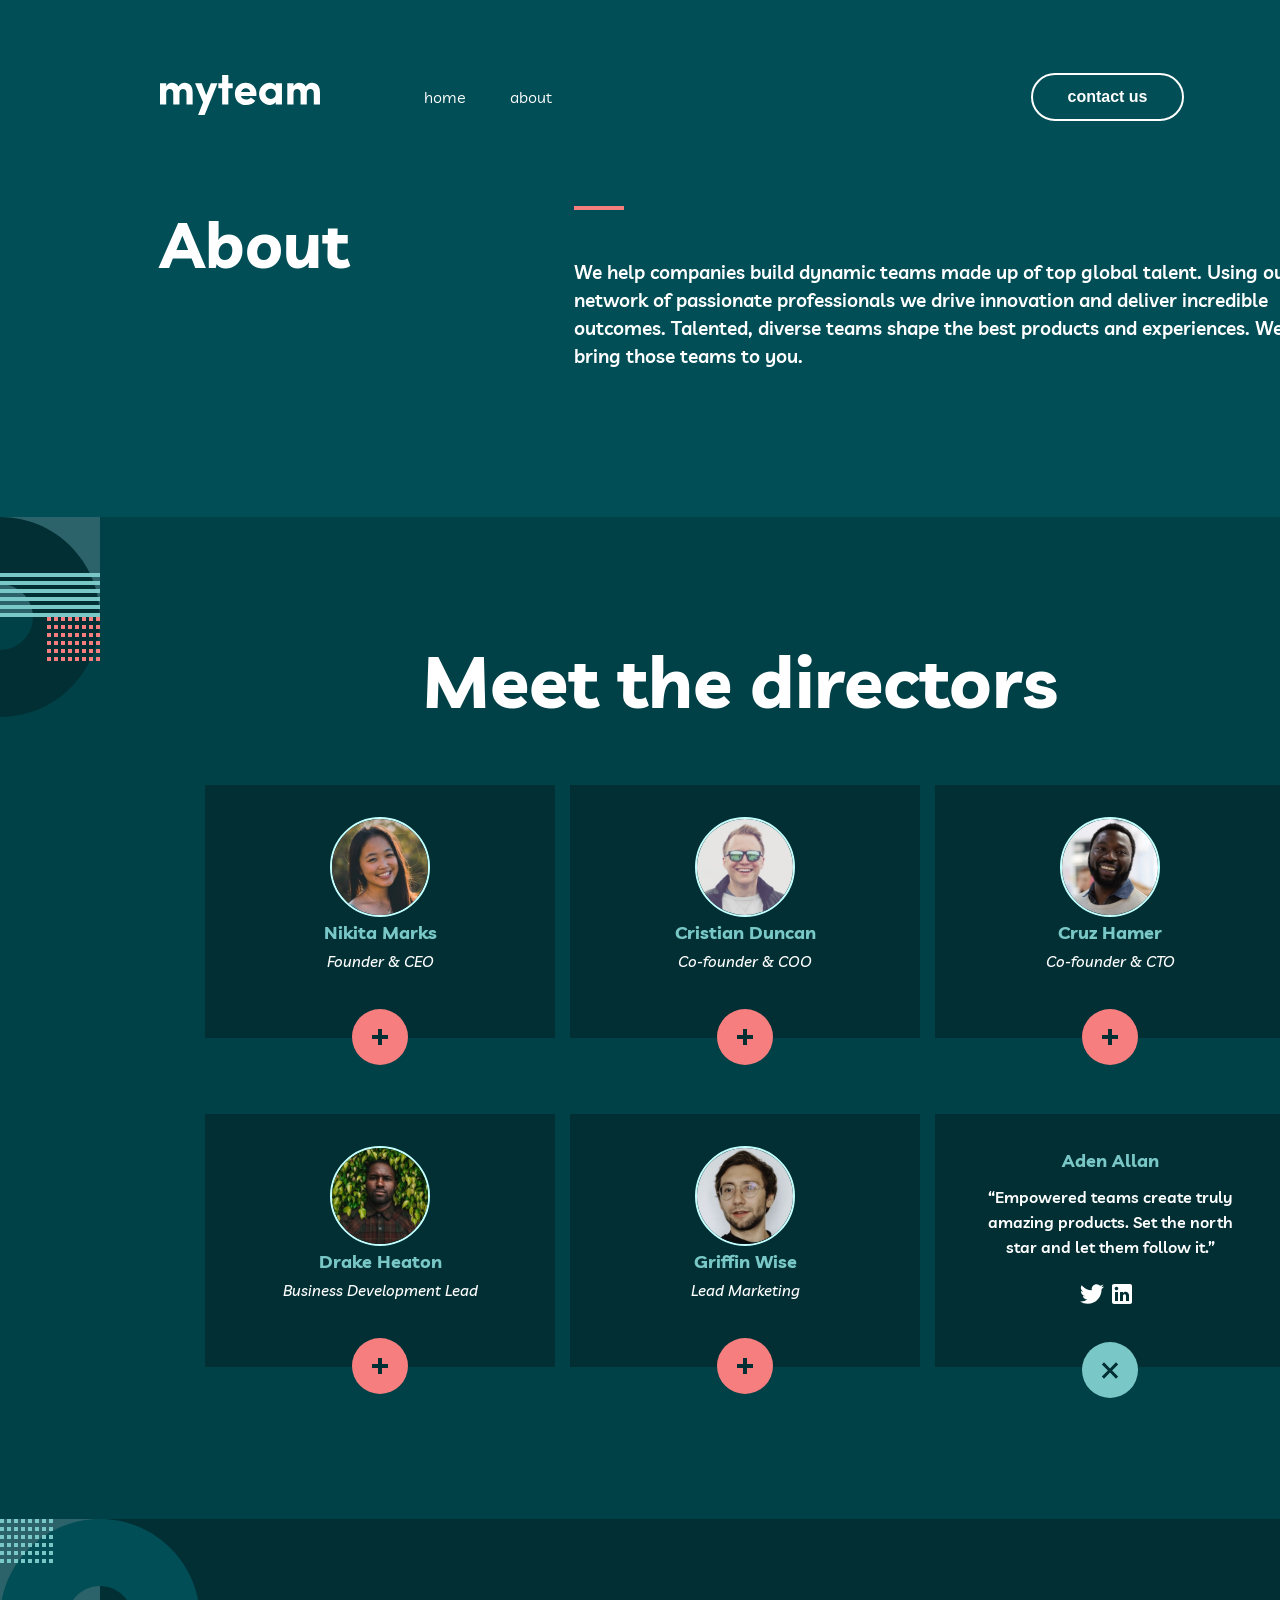
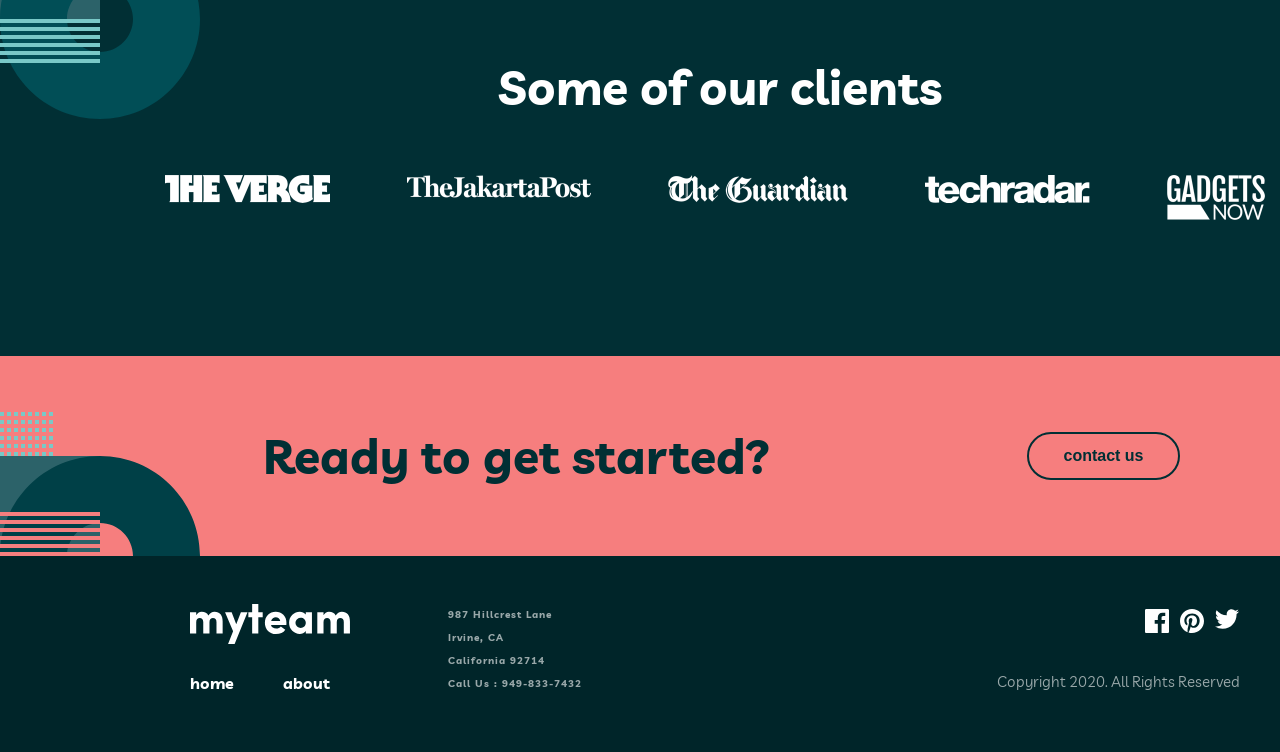
==== commit ac23d965: "Added changes" ====
--- a/about.html
+++ b/about.html
@@ -4,16 +4,16 @@
   <meta charset="UTF-8">
   <meta name="viewport" content="width=device-width, initial-scale=1.0">
 
-  <link rel="icon" type="image/png" sizes="32x32" href="./images/favicon-32x32.png">
+  <link rel="icon" type="image/png" sizes="32x32" href="./assets/favicon-32x32.png">
   <link rel="preconnect" href="https://fonts.googleapis.com">
   <link rel="preconnect" href="https://fonts.gstatic.com" crossorigin>
   <link href="https://fonts.googleapis.com/css2?family=Livvic:wght@500&display=swap" rel="stylesheet">
   <link rel="stylesheet" href="about.css">
-  <title>Frontend Mentor | myteam website challenge - About</title>
+  <title>Myteam website challenge - About</title>
 </head>
 <body>
   <main class="page">
-
+      <!-- header section -->
       <section class="head">
         <nav class="nav-header">
           <div class="nav">
@@ -22,10 +22,10 @@
             </div>
             <div class="nav1">
               <a href="index.html">home</a> 
-              <a href="contact.html">about</a> 
-            </div>
-          </div>
-          <button class="button">contact us</button>
+              <a href="about.html">about</a> 
+            </div>
+          </div>
+          <button class="button"><a href="contact.html">contact us</a></button>
           <div class="menu-svg">
             <svg width="20" height="17" viewBox="0 0 20 17" fill="none" xmlns="http://www.w3.org/2000/svg">
               <rect width="20" height="3" fill="white"/>
@@ -58,7 +58,7 @@
         </div>
       </div>
       </section>
-
+      <!-- layout section -->
       <section class="layout">       
         <div class="meet">
           <h1>Meet the directors</h1>
@@ -79,26 +79,62 @@
         </div>
           <div class="wrapper">
             <div class="container">
-              <div class="box"> 
-                <img src="/assets/avatar-nikita.jpg" alt="Nikita">
-                <h3>Nikita Marks</h3>
-                <h4>Founder & CEO</h4>
-                <div class="cross-svg">
-                  <svg xmlns="http://www.w3.org/2000/svg" width="16" height="16"><path fill="#012F34" fill-rule="evenodd" d="M10 0v5.999L16 6v4h-6v6H6v-6H0V6h6V0h4z"/></svg>
-                </div>
-              </div>
-              <div class="box">
-                <img src="/assets/avatar-christian.jpg" alt="Christian">
-                <h3>Cristian Duncan</h3>
-                <h4>Co-founder & COO</h4>
-                <div class="cross-svg">
-                  <svg xmlns="http://www.w3.org/2000/svg" width="16" height="16"><path fill="#012F34" fill-rule="evenodd" d="M10 0v5.999L16 6v4h-6v6H6v-6H0V6h6V0h4z"/></svg>
-                </div>
-              </div>
-              <div class="box">
-                <img src="/assets/avatar-cruz.jpg" alt="Cruz">
-                <h3>Cruz Hamer</h3>
-                <h4>Co-founder & CTO</h4>
+              <div class="box">
+                <div class="flip-card-inner">
+                  <div class="flip-card-front">
+                    <img src="/assets/avatar-nikita.jpg" alt="Nikita">
+                    <h3>Nikita Marks</h3>
+                    <h4>Founder & CEO</h4>
+                  </div>
+                  <div class="flip-card-back">
+                    <h2>Nikita Marks</h2>
+                    <h5>“It always amazes me how much talent there is in every corner of the globe.”</h5>              
+                    <div class="social-svg">
+                      <svg xmlns="http://www.w3.org/2000/svg" width="24" height="20"><path fill="#FFF" d="M24 2.557a9.83 9.83 0 01-2.828.775A4.932 4.932 0 0023.337.608a9.864 9.864 0 01-3.127 1.195A4.916 4.916 0 0016.616.248c-3.179 0-5.515 2.966-4.797 6.045A13.978 13.978 0 011.671 1.149a4.93 4.93 0 001.523 6.574 4.903 4.903 0 01-2.229-.616c-.054 2.281 1.581 4.415 3.949 4.89a4.935 4.935 0 01-2.224.084 4.928 4.928 0 004.6 3.419A9.9 9.9 0 010 17.54a13.94 13.94 0 007.548 2.212c9.142 0 14.307-7.721 13.995-14.646A10.025 10.025 0 0024 2.557z"/></svg>
+                      <svg xmlns="http://www.w3.org/2000/svg" width="20" height="20"><path fill="#FFF" d="M18 0H2C.9 0 0 .9 0 2v16c0 1.1.9 2 2 2h16c1.1 0 2-.9 2-2V2c0-1.1-.9-2-2-2zM6 17H3V8h3v9zM4.5 6.3c-1 0-1.8-.8-1.8-1.8s.8-1.8 1.8-1.8 1.8.8 1.8 1.8-.8 1.8-1.8 1.8zM17 17h-3v-5.3c0-.8-.7-1.5-1.5-1.5s-1.5.7-1.5 1.5V17H8V8h3v1.2c.5-.8 1.6-1.4 2.5-1.4 1.9 0 3.5 1.6 3.5 3.5V17z"/></svg>
+                    </div>
+                  </div>                  
+                </div> 
+                <div class="cross-svg">
+                  <svg xmlns="http://www.w3.org/2000/svg" width="16" height="16"><path fill="#012F34" fill-rule="evenodd" d="M10 0v5.999L16 6v4h-6v6H6v-6H0V6h6V0h4z"/></svg>
+                </div>
+              </div>
+              <div class="box">
+                <div class="flip-card-inner">
+                  <div class="flip-card-front">
+                    <img src="/assets/avatar-christian.jpg" alt="Christian">
+                    <h3>Cristian Duncan</h3>
+                    <h4>Co-founder & COO</h4>
+                  </div>
+                  <div class="flip-card-back">
+                    <h2>Cristian Duncan</h2>
+                    <h5>“Distributed teams required unique processes. You need to approach work in a new way.”</h5>              
+                    <div class="social-svg">
+                      <svg xmlns="http://www.w3.org/2000/svg" width="24" height="20"><path fill="#FFF" d="M24 2.557a9.83 9.83 0 01-2.828.775A4.932 4.932 0 0023.337.608a9.864 9.864 0 01-3.127 1.195A4.916 4.916 0 0016.616.248c-3.179 0-5.515 2.966-4.797 6.045A13.978 13.978 0 011.671 1.149a4.93 4.93 0 001.523 6.574 4.903 4.903 0 01-2.229-.616c-.054 2.281 1.581 4.415 3.949 4.89a4.935 4.935 0 01-2.224.084 4.928 4.928 0 004.6 3.419A9.9 9.9 0 010 17.54a13.94 13.94 0 007.548 2.212c9.142 0 14.307-7.721 13.995-14.646A10.025 10.025 0 0024 2.557z"/></svg>
+                      <svg xmlns="http://www.w3.org/2000/svg" width="20" height="20"><path fill="#FFF" d="M18 0H2C.9 0 0 .9 0 2v16c0 1.1.9 2 2 2h16c1.1 0 2-.9 2-2V2c0-1.1-.9-2-2-2zM6 17H3V8h3v9zM4.5 6.3c-1 0-1.8-.8-1.8-1.8s.8-1.8 1.8-1.8 1.8.8 1.8 1.8-.8 1.8-1.8 1.8zM17 17h-3v-5.3c0-.8-.7-1.5-1.5-1.5s-1.5.7-1.5 1.5V17H8V8h3v1.2c.5-.8 1.6-1.4 2.5-1.4 1.9 0 3.5 1.6 3.5 3.5V17z"/></svg>
+                    </div>
+                  </div> 
+                </div>
+                <div class="cross-svg">
+                  <svg xmlns="http://www.w3.org/2000/svg" width="16" height="16"><path fill="#012F34" fill-rule="evenodd" d="M10 0v5.999L16 6v4h-6v6H6v-6H0V6h6V0h4z"/></svg>
+                </div>
+              </div>
+              <div class="box">
+                <div class="flip-card-inner">
+                  <div class="flip-card-front">
+                    <img src="/assets/avatar-cruz.jpg" alt="Cruz">
+                    <h3>Cruz Hamer</h3>
+                    <h4>Co-founder & CTO</h4>
+                  </div>    
+                  <div class="flip-card-back">
+                    <h2>Cruz Hamer</h2>
+                    <h5>“Technology is at the forefront of enabling distributed teams. That's where we come in.”</h5>              
+                    <div class="social-svg">
+                      <svg xmlns="http://www.w3.org/2000/svg" width="24" height="20"><path fill="#FFF" d="M24 2.557a9.83 9.83 0 01-2.828.775A4.932 4.932 0 0023.337.608a9.864 9.864 0 01-3.127 1.195A4.916 4.916 0 0016.616.248c-3.179 0-5.515 2.966-4.797 6.045A13.978 13.978 0 011.671 1.149a4.93 4.93 0 001.523 6.574 4.903 4.903 0 01-2.229-.616c-.054 2.281 1.581 4.415 3.949 4.89a4.935 4.935 0 01-2.224.084 4.928 4.928 0 004.6 3.419A9.9 9.9 0 010 17.54a13.94 13.94 0 007.548 2.212c9.142 0 14.307-7.721 13.995-14.646A10.025 10.025 0 0024 2.557z"/></svg>
+                      <svg xmlns="http://www.w3.org/2000/svg" width="20" height="20"><path fill="#FFF" d="M18 0H2C.9 0 0 .9 0 2v16c0 1.1.9 2 2 2h16c1.1 0 2-.9 2-2V2c0-1.1-.9-2-2-2zM6 17H3V8h3v9zM4.5 6.3c-1 0-1.8-.8-1.8-1.8s.8-1.8 1.8-1.8 1.8.8 1.8 1.8-.8 1.8-1.8 1.8zM17 17h-3v-5.3c0-.8-.7-1.5-1.5-1.5s-1.5.7-1.5 1.5V17H8V8h3v1.2c.5-.8 1.6-1.4 2.5-1.4 1.9 0 3.5 1.6 3.5 3.5V17z"/></svg>
+                    </div>
+                  </div>
+                </div>
                 <div class="cross-svg">
                   <svg xmlns="http://www.w3.org/2000/svg" width="16" height="16"><path fill="#012F34" fill-rule="evenodd" d="M10 0v5.999L16 6v4h-6v6H6v-6H0V6h6V0h4z"/></svg>
                 </div>
@@ -106,17 +142,41 @@
             </div>
             <div class="container-1">
               <div class="box">
-                <img src="/assets/avatar-drake.jpg" alt="Drake">
-                <h3>Drake Heaton</h3>
-                <h4>Business Development Lead</h4>
-                <div class="cross-svg">
-                  <svg xmlns="http://www.w3.org/2000/svg" width="16" height="16"><path fill="#012F34" fill-rule="evenodd" d="M10 0v5.999L16 6v4h-6v6H6v-6H0V6h6V0h4z"/></svg>
-                </div>
-              </div>
-              <div class="box">
+                <div class="flip-card-inner">
+                  <div class="flip-card-front">
+                    <img src="/assets/avatar-drake.jpg" alt="Drake">
+                    <h3>Drake Heaton</h3>
+                    <h4>Business Development Lead</h4>
+                  </div>
+                  <div class="flip-card-back">
+                    <h2>Drake Heaton</h2>
+                    <h5>“Hiring similar people from similar backgrounds is a surefire way to stunt innovation.”</h5>              
+                    <div class="social-svg">
+                      <svg xmlns="http://www.w3.org/2000/svg" width="24" height="20"><path fill="#FFF" d="M24 2.557a9.83 9.83 0 01-2.828.775A4.932 4.932 0 0023.337.608a9.864 9.864 0 01-3.127 1.195A4.916 4.916 0 0016.616.248c-3.179 0-5.515 2.966-4.797 6.045A13.978 13.978 0 011.671 1.149a4.93 4.93 0 001.523 6.574 4.903 4.903 0 01-2.229-.616c-.054 2.281 1.581 4.415 3.949 4.89a4.935 4.935 0 01-2.224.084 4.928 4.928 0 004.6 3.419A9.9 9.9 0 010 17.54a13.94 13.94 0 007.548 2.212c9.142 0 14.307-7.721 13.995-14.646A10.025 10.025 0 0024 2.557z"/></svg>
+                      <svg xmlns="http://www.w3.org/2000/svg" width="20" height="20"><path fill="#FFF" d="M18 0H2C.9 0 0 .9 0 2v16c0 1.1.9 2 2 2h16c1.1 0 2-.9 2-2V2c0-1.1-.9-2-2-2zM6 17H3V8h3v9zM4.5 6.3c-1 0-1.8-.8-1.8-1.8s.8-1.8 1.8-1.8 1.8.8 1.8 1.8-.8 1.8-1.8 1.8zM17 17h-3v-5.3c0-.8-.7-1.5-1.5-1.5s-1.5.7-1.5 1.5V17H8V8h3v1.2c.5-.8 1.6-1.4 2.5-1.4 1.9 0 3.5 1.6 3.5 3.5V17z"/></svg>
+                    </div>
+                  </div>
+                </div>
+                <div class="cross-svg">
+                  <svg xmlns="http://www.w3.org/2000/svg" width="16" height="16"><path fill="#012F34" fill-rule="evenodd" d="M10 0v5.999L16 6v4h-6v6H6v-6H0V6h6V0h4z"/></svg>
+                </div>
+              </div>
+              <div class="box">
+                <div class="flip-card-inner">
+                  <div class="flip-card-front">
                 <img src="/assets/avatar-griffin.jpg" alt="Griffin">
                 <h3>Griffin Wise</h3>
                 <h4>Lead Marketing</h4>
+                  </div>
+                  <div class="flip-card-back">
+                    <h2>Griffin Wise</h2>
+                    <h5>“Unique perspectives shape unique products, which is what you need to survive these days.”</h5>              
+                    <div class="social-svg">
+                      <svg xmlns="http://www.w3.org/2000/svg" width="24" height="20"><path fill="#FFF" d="M24 2.557a9.83 9.83 0 01-2.828.775A4.932 4.932 0 0023.337.608a9.864 9.864 0 01-3.127 1.195A4.916 4.916 0 0016.616.248c-3.179 0-5.515 2.966-4.797 6.045A13.978 13.978 0 011.671 1.149a4.93 4.93 0 001.523 6.574 4.903 4.903 0 01-2.229-.616c-.054 2.281 1.581 4.415 3.949 4.89a4.935 4.935 0 01-2.224.084 4.928 4.928 0 004.6 3.419A9.9 9.9 0 010 17.54a13.94 13.94 0 007.548 2.212c9.142 0 14.307-7.721 13.995-14.646A10.025 10.025 0 0024 2.557z"/></svg>
+                      <svg xmlns="http://www.w3.org/2000/svg" width="20" height="20"><path fill="#FFF" d="M18 0H2C.9 0 0 .9 0 2v16c0 1.1.9 2 2 2h16c1.1 0 2-.9 2-2V2c0-1.1-.9-2-2-2zM6 17H3V8h3v9zM4.5 6.3c-1 0-1.8-.8-1.8-1.8s.8-1.8 1.8-1.8 1.8.8 1.8 1.8-.8 1.8-1.8 1.8zM17 17h-3v-5.3c0-.8-.7-1.5-1.5-1.5s-1.5.7-1.5 1.5V17H8V8h3v1.2c.5-.8 1.6-1.4 2.5-1.4 1.9 0 3.5 1.6 3.5 3.5V17z"/></svg>
+                    </div>
+                  </div>
+                </div>
                 <div class="cross-svg">
                   <svg xmlns="http://www.w3.org/2000/svg" width="16" height="16"><path fill="#012F34" fill-rule="evenodd" d="M10 0v5.999L16 6v4h-6v6H6v-6H0V6h6V0h4z"/></svg>
                 </div>
@@ -138,18 +198,41 @@
         <!-- Tablet -->
           <div class="wrapper-tablet">
             <div class="container">
-              <div class="box"> 
-                <img src="/assets/avatar-nikita.jpg" alt="Nikita">
-                <h3>Nikita Marks</h3>
-                <h4>Founder & CEO</h4>
-                <div class="cross-svg">
-                  <svg xmlns="http://www.w3.org/2000/svg" width="16" height="16"><path fill="#012F34" fill-rule="evenodd" d="M10 0v5.999L16 6v4h-6v6H6v-6H0V6h6V0h4z"/></svg>
-                </div>
-              </div>
-              <div class="box">
-                <img src="/assets/avatar-christian.jpg" alt="Christian">
-                <h3>Cristian Duncan</h3>
-                <h4>Co-founder & COO</h4>
+              <div class="box"><div class="flip-card-inner">
+                <div class="flip-card-front">
+                  <img src="/assets/avatar-nikita.jpg" alt="Nikita">
+                  <h3>Nikita Marks</h3>
+                  <h4>Founder & CEO</h4>
+                </div>
+                <div class="flip-card-back">
+                  <h2>Nikita Marks</h2>
+                  <h5>“It always amazes me how much talent there is in every corner of the globe.”</h5>              
+                  <div class="social-svg">
+                    <svg xmlns="http://www.w3.org/2000/svg" width="24" height="20"><path fill="#FFF" d="M24 2.557a9.83 9.83 0 01-2.828.775A4.932 4.932 0 0023.337.608a9.864 9.864 0 01-3.127 1.195A4.916 4.916 0 0016.616.248c-3.179 0-5.515 2.966-4.797 6.045A13.978 13.978 0 011.671 1.149a4.93 4.93 0 001.523 6.574 4.903 4.903 0 01-2.229-.616c-.054 2.281 1.581 4.415 3.949 4.89a4.935 4.935 0 01-2.224.084 4.928 4.928 0 004.6 3.419A9.9 9.9 0 010 17.54a13.94 13.94 0 007.548 2.212c9.142 0 14.307-7.721 13.995-14.646A10.025 10.025 0 0024 2.557z"/></svg>
+                    <svg xmlns="http://www.w3.org/2000/svg" width="20" height="20"><path fill="#FFF" d="M18 0H2C.9 0 0 .9 0 2v16c0 1.1.9 2 2 2h16c1.1 0 2-.9 2-2V2c0-1.1-.9-2-2-2zM6 17H3V8h3v9zM4.5 6.3c-1 0-1.8-.8-1.8-1.8s.8-1.8 1.8-1.8 1.8.8 1.8 1.8-.8 1.8-1.8 1.8zM17 17h-3v-5.3c0-.8-.7-1.5-1.5-1.5s-1.5.7-1.5 1.5V17H8V8h3v1.2c.5-.8 1.6-1.4 2.5-1.4 1.9 0 3.5 1.6 3.5 3.5V17z"/></svg>
+                  </div>
+                </div>                  
+              </div> 
+                <div class="cross-svg">
+                  <svg xmlns="http://www.w3.org/2000/svg" width="16" height="16"><path fill="#012F34" fill-rule="evenodd" d="M10 0v5.999L16 6v4h-6v6H6v-6H0V6h6V0h4z"/></svg>
+                </div>
+              </div>
+              <div class="box">
+                <div class="flip-card-inner">
+                  <div class="flip-card-front">
+                    <img src="/assets/avatar-christian.jpg" alt="Christian">
+                    <h3>Cristian Duncan</h3>
+                    <h4>Co-founder & COO</h4>
+                  </div>
+                  <div class="flip-card-back">
+                    <h2>Cristian Duncan</h2>
+                    <h5>“Distributed teams required unique processes. You need to approach work in a new way.”</h5>              
+                    <div class="social-svg">
+                      <svg xmlns="http://www.w3.org/2000/svg" width="24" height="20"><path fill="#FFF" d="M24 2.557a9.83 9.83 0 01-2.828.775A4.932 4.932 0 0023.337.608a9.864 9.864 0 01-3.127 1.195A4.916 4.916 0 0016.616.248c-3.179 0-5.515 2.966-4.797 6.045A13.978 13.978 0 011.671 1.149a4.93 4.93 0 001.523 6.574 4.903 4.903 0 01-2.229-.616c-.054 2.281 1.581 4.415 3.949 4.89a4.935 4.935 0 01-2.224.084 4.928 4.928 0 004.6 3.419A9.9 9.9 0 010 17.54a13.94 13.94 0 007.548 2.212c9.142 0 14.307-7.721 13.995-14.646A10.025 10.025 0 0024 2.557z"/></svg>
+                      <svg xmlns="http://www.w3.org/2000/svg" width="20" height="20"><path fill="#FFF" d="M18 0H2C.9 0 0 .9 0 2v16c0 1.1.9 2 2 2h16c1.1 0 2-.9 2-2V2c0-1.1-.9-2-2-2zM6 17H3V8h3v9zM4.5 6.3c-1 0-1.8-.8-1.8-1.8s.8-1.8 1.8-1.8 1.8.8 1.8 1.8-.8 1.8-1.8 1.8zM17 17h-3v-5.3c0-.8-.7-1.5-1.5-1.5s-1.5.7-1.5 1.5V17H8V8h3v1.2c.5-.8 1.6-1.4 2.5-1.4 1.9 0 3.5 1.6 3.5 3.5V17z"/></svg>
+                    </div>
+                  </div> 
+                </div>
                 <div class="cross-svg">
                   <svg xmlns="http://www.w3.org/2000/svg" width="16" height="16"><path fill="#012F34" fill-rule="evenodd" d="M10 0v5.999L16 6v4h-6v6H6v-6H0V6h6V0h4z"/></svg>
                 </div>
@@ -157,17 +240,41 @@
             </div>
             <div class="container">
               <div class="box">
-                <img src="/assets/avatar-cruz.jpg" alt="Cruz">
-                <h3>Cruz Hamer</h3>
-                <h4>Co-founder & CTO</h4>
-                <div class="cross-svg">
-                  <svg xmlns="http://www.w3.org/2000/svg" width="16" height="16"><path fill="#012F34" fill-rule="evenodd" d="M10 0v5.999L16 6v4h-6v6H6v-6H0V6h6V0h4z"/></svg>
-                </div>
-              </div>
-              <div class="box">
-                <img src="/assets/avatar-drake.jpg" alt="Drake">
-                <h3>Drake Heaton</h3>
-                <h4>Business Development Lead</h4>
+                <div class="flip-card-inner">
+                  <div class="flip-card-front">
+                    <img src="/assets/avatar-cruz.jpg" alt="Cruz">
+                    <h3>Cruz Hamer</h3>
+                    <h4>Co-founder & CTO</h4>
+                  </div>    
+                  <div class="flip-card-back">
+                    <h2>Cruz Hamer</h2>
+                    <h5>“Technology is at the forefront of enabling distributed teams. That's where we come in.”</h5>              
+                    <div class="social-svg">
+                      <svg xmlns="http://www.w3.org/2000/svg" width="24" height="20"><path fill="#FFF" d="M24 2.557a9.83 9.83 0 01-2.828.775A4.932 4.932 0 0023.337.608a9.864 9.864 0 01-3.127 1.195A4.916 4.916 0 0016.616.248c-3.179 0-5.515 2.966-4.797 6.045A13.978 13.978 0 011.671 1.149a4.93 4.93 0 001.523 6.574 4.903 4.903 0 01-2.229-.616c-.054 2.281 1.581 4.415 3.949 4.89a4.935 4.935 0 01-2.224.084 4.928 4.928 0 004.6 3.419A9.9 9.9 0 010 17.54a13.94 13.94 0 007.548 2.212c9.142 0 14.307-7.721 13.995-14.646A10.025 10.025 0 0024 2.557z"/></svg>
+                      <svg xmlns="http://www.w3.org/2000/svg" width="20" height="20"><path fill="#FFF" d="M18 0H2C.9 0 0 .9 0 2v16c0 1.1.9 2 2 2h16c1.1 0 2-.9 2-2V2c0-1.1-.9-2-2-2zM6 17H3V8h3v9zM4.5 6.3c-1 0-1.8-.8-1.8-1.8s.8-1.8 1.8-1.8 1.8.8 1.8 1.8-.8 1.8-1.8 1.8zM17 17h-3v-5.3c0-.8-.7-1.5-1.5-1.5s-1.5.7-1.5 1.5V17H8V8h3v1.2c.5-.8 1.6-1.4 2.5-1.4 1.9 0 3.5 1.6 3.5 3.5V17z"/></svg>
+                    </div>
+                  </div>
+                </div>
+                <div class="cross-svg">
+                  <svg xmlns="http://www.w3.org/2000/svg" width="16" height="16"><path fill="#012F34" fill-rule="evenodd" d="M10 0v5.999L16 6v4h-6v6H6v-6H0V6h6V0h4z"/></svg>
+                </div>
+              </div>
+              <div class="box">
+                <div class="flip-card-inner">
+                  <div class="flip-card-front">
+                    <img src="/assets/avatar-drake.jpg" alt="Drake">
+                    <h3>Drake Heaton</h3>
+                    <h4>Business Development Lead</h4>
+                  </div>
+                  <div class="flip-card-back">
+                    <h2>Drake Heaton</h2>
+                    <h5>“Hiring similar people from similar backgrounds is a surefire way to stunt innovation.”</h5>              
+                    <div class="social-svg">
+                      <svg xmlns="http://www.w3.org/2000/svg" width="24" height="20"><path fill="#FFF" d="M24 2.557a9.83 9.83 0 01-2.828.775A4.932 4.932 0 0023.337.608a9.864 9.864 0 01-3.127 1.195A4.916 4.916 0 0016.616.248c-3.179 0-5.515 2.966-4.797 6.045A13.978 13.978 0 011.671 1.149a4.93 4.93 0 001.523 6.574 4.903 4.903 0 01-2.229-.616c-.054 2.281 1.581 4.415 3.949 4.89a4.935 4.935 0 01-2.224.084 4.928 4.928 0 004.6 3.419A9.9 9.9 0 010 17.54a13.94 13.94 0 007.548 2.212c9.142 0 14.307-7.721 13.995-14.646A10.025 10.025 0 0024 2.557z"/></svg>
+                      <svg xmlns="http://www.w3.org/2000/svg" width="20" height="20"><path fill="#FFF" d="M18 0H2C.9 0 0 .9 0 2v16c0 1.1.9 2 2 2h16c1.1 0 2-.9 2-2V2c0-1.1-.9-2-2-2zM6 17H3V8h3v9zM4.5 6.3c-1 0-1.8-.8-1.8-1.8s.8-1.8 1.8-1.8 1.8.8 1.8 1.8-.8 1.8-1.8 1.8zM17 17h-3v-5.3c0-.8-.7-1.5-1.5-1.5s-1.5.7-1.5 1.5V17H8V8h3v1.2c.5-.8 1.6-1.4 2.5-1.4 1.9 0 3.5 1.6 3.5 3.5V17z"/></svg>
+                    </div>
+                  </div>
+                </div>
                 <div class="cross-svg">
                   <svg xmlns="http://www.w3.org/2000/svg" width="16" height="16"><path fill="#012F34" fill-rule="evenodd" d="M10 0v5.999L16 6v4h-6v6H6v-6H0V6h6V0h4z"/></svg>
                 </div>
@@ -186,27 +293,51 @@
                 </div>
               </div>
               <div class="box">
-                <img src="/assets/avatar-aden.jpg" alt="Aden">
-                <h3>Aden Allan</h3>
-                <h4>Head of Talent</h4>
-                <div class="cross-svg">
-                  <svg xmlns="http://www.w3.org/2000/svg" width="16" height="16"><path fill="#012F34" fill-rule="evenodd" d="M10 0v5.999L16 6v4h-6v6H6v-6H0V6h6V0h4z"/></svg>
-                </div>
-              </div>
-            </div>
+                <div class="flip-card-inner">
+                  <div class="flip-card-front">
+                    <img src="/assets/avatar-aden.jpg" alt="Aden">
+                    <h3>Aden Allan</h3>
+                    <h4>Head of Talent</h4>
+                  </div>
+                  <div class="flip-card-back">
+                    <h2>Aden Allan</h2>
+                    <h5>“Empowered teams create truly amazing products. Set the north star and let them follow it.”</h5>              
+                    <div class="social-svg">
+                      <svg xmlns="http://www.w3.org/2000/svg" width="24" height="20"><path fill="#FFF" d="M24 2.557a9.83 9.83 0 01-2.828.775A4.932 4.932 0 0023.337.608a9.864 9.864 0 01-3.127 1.195A4.916 4.916 0 0016.616.248c-3.179 0-5.515 2.966-4.797 6.045A13.978 13.978 0 011.671 1.149a4.93 4.93 0 001.523 6.574 4.903 4.903 0 01-2.229-.616c-.054 2.281 1.581 4.415 3.949 4.89a4.935 4.935 0 01-2.224.084 4.928 4.928 0 004.6 3.419A9.9 9.9 0 010 17.54a13.94 13.94 0 007.548 2.212c9.142 0 14.307-7.721 13.995-14.646A10.025 10.025 0 0024 2.557z"/></svg>
+                      <svg xmlns="http://www.w3.org/2000/svg" width="20" height="20"><path fill="#FFF" d="M18 0H2C.9 0 0 .9 0 2v16c0 1.1.9 2 2 2h16c1.1 0 2-.9 2-2V2c0-1.1-.9-2-2-2zM6 17H3V8h3v9zM4.5 6.3c-1 0-1.8-.8-1.8-1.8s.8-1.8 1.8-1.8 1.8.8 1.8 1.8-.8 1.8-1.8 1.8zM17 17h-3v-5.3c0-.8-.7-1.5-1.5-1.5s-1.5.7-1.5 1.5V17H8V8h3v1.2c.5-.8 1.6-1.4 2.5-1.4 1.9 0 3.5 1.6 3.5 3.5V17z"/></svg>
+                    </div>
+                  </div>
+                </div>    
+                <div class="cross-svg">
+                  <svg xmlns="http://www.w3.org/2000/svg" width="16" height="16"><path fill="#012F34" fill-rule="evenodd" d="M10 0v5.999L16 6v4h-6v6H6v-6H0V6h6V0h4z"/></svg>
+                </div>
+              </div>
+            </div>
+            <!-- Mobile -->
             <div class="container-2">
               <div class="box">
-                <img src="/assets/avatar-griffin.jpg" alt="Griffin">
-                <h3>Griffin Wise</h3>
-                <h4>Lead Marketing</h4>
-                <div class="cross-svg">
-                  <svg xmlns="http://www.w3.org/2000/svg" width="16" height="16"><path fill="#012F34" fill-rule="evenodd" d="M10 0v5.999L16 6v4h-6v6H6v-6H0V6h6V0h4z"/></svg>
-                </div>
+                <div class="flip-card-inner">
+                  <div class="flip-card-front">
+                    <img src="/assets/avatar-griffin.jpg" alt="Griffin">
+                    <h3>Griffin Wise</h3>
+                    <h4>Lead Marketing</h4>
+                  </div>
+                  <div class="flip-card-back">
+                    <h2>Griffin Wise</h2>
+                    <h5>“Unique perspectives shape unique products, which is what you need to survive these days.”</h5>
+                    <div class="social-svg">
+                      <svg xmlns="http://www.w3.org/2000/svg" width="24" height="20"><path fill="#FFF" d="M24 2.557a9.83 9.83 0 01-2.828.775A4.932 4.932 0 0023.337.608a9.864 9.864 0 01-3.127 1.195A4.916 4.916 0 0016.616.248c-3.179 0-5.515 2.966-4.797 6.045A13.978 13.978 0 011.671 1.149a4.93 4.93 0 001.523 6.574 4.903 4.903 0 01-2.229-.616c-.054 2.281 1.581 4.415 3.949 4.89a4.935 4.935 0 01-2.224.084 4.928 4.928 0 004.6 3.419A9.9 9.9 0 010 17.54a13.94 13.94 0 007.548 2.212c9.142 0 14.307-7.721 13.995-14.646A10.025 10.025 0 0024 2.557z"/></svg>
+                      <svg xmlns="http://www.w3.org/2000/svg" width="20" height="20"><path fill="#FFF" d="M18 0H2C.9 0 0 .9 0 2v16c0 1.1.9 2 2 2h16c1.1 0 2-.9 2-2V2c0-1.1-.9-2-2-2zM6 17H3V8h3v9zM4.5 6.3c-1 0-1.8-.8-1.8-1.8s.8-1.8 1.8-1.8 1.8.8 1.8 1.8-.8 1.8-1.8 1.8zM17 17h-3v-5.3c0-.8-.7-1.5-1.5-1.5s-1.5.7-1.5 1.5V17H8V8h3v1.2c.5-.8 1.6-1.4 2.5-1.4 1.9 0 3.5 1.6 3.5 3.5V17z"/></svg>
+                    </div>
+                  </div>
+              </div>
+              <div class="cross-svg">
+                <svg xmlns="http://www.w3.org/2000/svg" width="16" height="16"><path fill="#012F34" fill-rule="evenodd" d="M10 0v5.999L16 6v4h-6v6H6v-6H0V6h6V0h4z"/></svg>
+              </div>
               </div>
               <div class="box">
                 <h2>Aden Allan</h2>
-                <h5>“Empowered teams create truly amazing products. Set the north star and let them follow it.”</h5>
-                
+                <h5>“Empowered teams create truly amazing products. Set the north star and let them follow it.”</h5> 
                 <div class="social-svg">
                   <svg xmlns="http://www.w3.org/2000/svg" width="24" height="20"><path fill="#FFF" d="M24 2.557a9.83 9.83 0 01-2.828.775A4.932 4.932 0 0023.337.608a9.864 9.864 0 01-3.127 1.195A4.916 4.916 0 0016.616.248c-3.179 0-5.515 2.966-4.797 6.045A13.978 13.978 0 011.671 1.149a4.93 4.93 0 001.523 6.574 4.903 4.903 0 01-2.229-.616c-.054 2.281 1.581 4.415 3.949 4.89a4.935 4.935 0 01-2.224.084 4.928 4.928 0 004.6 3.419A9.9 9.9 0 010 17.54a13.94 13.94 0 007.548 2.212c9.142 0 14.307-7.721 13.995-14.646A10.025 10.025 0 0024 2.557z"/></svg>
                   <svg xmlns="http://www.w3.org/2000/svg" width="20" height="20"><path fill="#FFF" d="M18 0H2C.9 0 0 .9 0 2v16c0 1.1.9 2 2 2h16c1.1 0 2-.9 2-2V2c0-1.1-.9-2-2-2zM6 17H3V8h3v9zM4.5 6.3c-1 0-1.8-.8-1.8-1.8s.8-1.8 1.8-1.8 1.8.8 1.8 1.8-.8 1.8-1.8 1.8zM17 17h-3v-5.3c0-.8-.7-1.5-1.5-1.5s-1.5.7-1.5 1.5V17H8V8h3v1.2c.5-.8 1.6-1.4 2.5-1.4 1.9 0 3.5 1.6 3.5 3.5V17z"/></svg>
@@ -224,7 +355,7 @@
               </svg>
             </div>
       </section>
-
+      <!-- clients section -->
       <section class="content-clients">
         <div class="circle-svg-2">
           <svg width="200" height="200" viewBox="0 0 200 200" fill="none" xmlns="http://www.w3.org/2000/svg">
@@ -234,6 +365,11 @@
             <path fill-rule="evenodd" clip-rule="evenodd" d="M0 0H4V4H0V0ZM11 0H7V4H11V0ZM11 8H7V12H11V8ZM7 16H11V20H7V16ZM11 24H7V28H11V24ZM7 32H11V36H7V32ZM11 40H7V44H11V40ZM14 0H18V4H14V0ZM14 8H18V12H14V8ZM18 16H14V20H18V16ZM14 24H18V28H14V24ZM18 32H14V36H18V32ZM14 40H18V44H14V40ZM0 8H4V12H0V8ZM21 0H25V4H21V0ZM21 8H25V12H21V8ZM25 16H21V20H25V16ZM21 24H25V28H21V24ZM25 32H21V36H25V32ZM21 40H25V44H21V40ZM0 16H4V20H0V16ZM28 0H32V4H28V0ZM28 8H32V12H28V8ZM32 16H28V20H32V16ZM28 24H32V28H28V24ZM32 32H28V36H32V32ZM28 40H32V44H28V40ZM0 24H4V28H0V24ZM35 0H39V4H35V0ZM35 8H39V12H35V8ZM39 16H35V20H39V16ZM35 24H39V28H35V24ZM39 32H35V36H39V32ZM35 40H39V44H35V40ZM0 32H4V36H0V32ZM42 0H46V4H42V0ZM42 8H46V12H42V8ZM46 16H42V20H46V16ZM42 24H46V28H42V24ZM46 32H42V36H46V32ZM42 40H46V44H42V40ZM0 40H4V44H0V40ZM49 0H53V4H49V0ZM49 8H53V12H49V8ZM53 16H49V20H53V16ZM49 24H53V28H49V24ZM53 32H49V36H53V32ZM49 40H53V44H49V40Z" fill="#79C8C7"/>
           </svg>            
         </div>
+        <div class="circ-svg">
+          <svg width="100" height="100" viewBox="0 0 100 100" fill="none" xmlns="http://www.w3.org/2000/svg">
+            <path fill-rule="evenodd" clip-rule="evenodd" d="M0 100C55.2285 100 100 55.2285 100 0C100 -55.2285 55.2285 -100 0 -100C-55.2285 -100 -100 -55.2285 -100 0C-100 55.2285 -55.2285 100 0 100ZM0 33C18.2254 33 33 18.2254 33 0C33 -18.2254 18.2254 -33 0 -33C-18.2254 -33 -33 -18.2254 -33 0C-33 18.2254 -18.2254 33 0 33Z" fill="#014E56"/>
+          </svg>            
+        </div>
         <h1 class="container-hay">Some of our clients</h1>
         <div class="logos-container">
           <div class="logo"><img src="/assets/logo-the-verge.png" alt="logo-1"></div>
@@ -244,14 +380,14 @@
           
         </div>
       </section>
-
+      <!-- contact section -->
       <section class="content-contact">
         <div class="contain">
         <div class="container-ready">
           Ready to get started?
         </div>
         
-        <button class="button-1">contact us</button>
+        <button class="button-1"><a href="contact.html">contact us</a></button>
         </div>
         <div class="circle-svg-3">
           <svg width="200" height="144" viewBox="0 0 200 144" fill="none" xmlns="http://www.w3.org/2000/svg">
@@ -263,7 +399,7 @@
         </div>
 
       </section>
-
+      <!-- footer section -->
       <section class="footer">
         <div class="footer-content">
           <div>
@@ -271,7 +407,7 @@
           </div>
           <div class="container-hat">
             <a href="index.html">home</a> 
-            <a href="contact.html">about</a> 
+            <a href="about.html">about</a> 
           </div>
           <div class="contact-content">
               <h6>987  Hillcrest Lane</h6>
--- a/about.css
+++ b/about.css
@@ -3,12 +3,12 @@
     padding: 0;
     margin: 0;
 }
-
+/* Body */
 body {
     font-family: 'Livvic';
     font-style: normal;
 }
-
+/* main page */
 .page {
     width: 100%;
     height: 100%;
@@ -18,13 +18,13 @@
     align-items: center;
     overflow: hidden;
 }
-
+/* header section */
 .head {
     width: 100%;
     height: 32.313rem;
     background: #014E56;
 }
-
+/* navbar */
 .nav-header {
     width: 80%;    
     height: 3rem;
@@ -46,30 +46,39 @@
 .nav1 a {
     margin-left: 2.5rem;
     text-decoration: none;
-    font-weight: 700;
     font-size: 1rem;
     color: #FFFFFF;
 }
-
+/* button */
 .button {
     width: 9.563rem;
     height: 3rem;
     border: 2px solid #FFFFFF;
     border-radius: 24px ;
-    color: #FFFFFF;
     background: none;
     font-weight: 700;
     font-size: 1rem;
-    -webkit-border-radius: 24px ;
-    -moz-border-radius: 24px ;
-    -ms-border-radius: 24px ;
-    -o-border-radius: 24px ;
+}
+
+.button a{
+    text-decoration: none;
+    color: #FFFFFF;
+}
+/* hover state */
+.button:hover a{
+    cursor: pointer;
+    color: #002529;
+}
+
+.button:hover{
+    background-color: white;
+    cursor: pointer;
 }
 
 .menu-svg {
     display: none;
 }
-
+/* About */
 .hero {
     width: 80%;    
     height: 9.75rem;
@@ -101,12 +110,12 @@
     margin-top: 2.75rem;
     color: #FFFFFF;
 }
-
+/* svg */
 .circle-svg {
     margin-left: 7.2rem;
     margin-top: 7.6rem;
 }
-
+/* layout section */
 .layout {
     height: 62.625rem;
     width: 100%;
@@ -128,7 +137,7 @@
 .circle-svg-0 {
     display: none;
 }
-
+/* svg */
 .circle-svg-1 {
     margin-top: -188px;
 }
@@ -158,17 +167,14 @@
     height: 253px;
     width: 21.875rem;
     background-color: #012F34;
-}
-
+    perspective: 1000px;
+}
+/* images */
 .box img {
     width: 6rem;
     margin-top: 2rem;
-    border-radius: 3rem;
+    border-radius: 800rem;
     border: 2px solid #c4fffe;
-    -webkit-border-radius: 3rem;
-    -moz-border-radius: 3rem;
-    -ms-border-radius: 3rem;
-    -o-border-radius: 3rem;
 }
 
 .box h3 {
@@ -192,20 +198,41 @@
     color: #FFFFFF;
 }
 
+.flip-card-inner {
+    transition: transform 2s;
+    transform-style: preserve-3d;
+}
+
+.box:hover .flip-card-inner {
+    transform: rotateY(180deg);
+}
+
+.flip-card-front, .flip-card-back {
+    position: absolute;
+    width: 100%;
+    height: 100%;
+    -webkit-backface-visibility: hidden;
+    backface-visibility: hidden;
+}
+.flip-card-front {
+    background-color: #bbb;
+    color: black;
+}
+  
+.flip-card-back {
+    transform: rotateY(180deg);
+}
+/* svg */
 .cross-svg {
     width: 3.5rem;
     height: 3.5rem;
-    margin-top: 38px;
+    margin-top: 14rem;
     margin-left: 147px;
     background: #F67E7E;
     border-radius: 28px;
     display: flex;
     justify-content: center;
     align-items: center;
-    -webkit-border-radius: 28px;
-    -moz-border-radius: 28px;
-    -ms-border-radius: 28px;
-    -o-border-radius: 28px;
 }
 
 .cross-svg:hover {
@@ -234,7 +261,7 @@
     text-align: center;
     color: #FFFFFF;
 }
-
+/* svg */
 .social-svg {
     width: 3.75rem;
     height: 20px;
@@ -248,7 +275,7 @@
     cursor: pointer;
     fill: #F67E7E;
 }
-
+/* svg */
 .close-svg {
     width: 3.5rem;
     height: 56px;
@@ -269,16 +296,20 @@
 .wrapper-tablet {
     display: none;
 }
-
+/* svg */
 .square-svg {
     margin-left: 86rem;
     margin-top: 1.2rem;
 }
-
+/* clients section */
 .content-clients {
     width: 100%;
     height: 437px;
     background:  #012F34;
+}
+
+.circ-svg{
+    display: none;
 }
 
 .container-hay {
@@ -292,7 +323,7 @@
     line-height: 48px;
     color: #FFFFFF;
 }
-
+/* logos */
 .logos-container {
     display: flex;
     width: 68.75rem;
@@ -302,12 +333,11 @@
     text-align: center;
     justify-content: space-between;
 }
-
+/* contact section */
 .content-contact {
     width: 100%;
     height: 200px;
-    background: #F67E7E;
-    
+    background: #F67E7E;    
 }
 
 .contain {
@@ -325,22 +355,36 @@
     line-height: 48px;
     color: #012F34;
 }
-
+/* button */
 .button-1 {
     width: 9.563rem;
     height: 3rem;
     border: 2px solid #012F34;
     border-radius: 24px ;
-    color: #012F34;
     background: none;
     font-weight: 700;
     font-size: 1rem;
 }
 
+.button-1 a{
+    text-decoration: none;
+    color: #012F34;
+}
+
+.button-1:hover a{
+    cursor: pointer;
+    color: #fff;
+}
+
+.button-1:hover{
+    background-color: #012F34;
+    cursor: pointer;
+}
+/* svg */
 .circle-svg-3 {
     margin-top: -68px;
 }
-
+/* footer section */
 .footer {
     width: 100%;
     height: 196px;
@@ -382,7 +426,7 @@
     opacity: 0.6;
     letter-spacing: 1px;
 }
-
+/* social-media svg's */
 .handle {
     width: 6.5rem;
     height: 24px;
@@ -391,7 +435,7 @@
     display: flex;
     justify-content: space-around;
 }
-
+/* copyright */
 .copyright {
     height: 25px;
     width: 15.938rem;
@@ -405,9 +449,8 @@
     mix-blend-mode: normal;
     opacity: 0.6;
 }
-
+/* Tablet responsiveness */
 @media  only screen and (max-width:768px) and (min-width:480px) {
-
     .page{
         width: 100%;
         height: 100%;
@@ -421,35 +464,35 @@
         margin: 4rem 2.5rem;
     }
     .hero{
-        width: 683px;
+        width: 42.688rem;
         height: 220px;
-        margin-left: 70px;
+        margin-left: 4.375rem;
     }
     .about h1{
-        width: 683px;
+        width: 42.688rem;
         height: 56px;
         text-align: center;
-        margin-top: 20px;
+        margin-top: 1.25rem;
     }
     .rect-svg{
         display: none;
     }
     .content-head{
-        width: 440px;
+        width: 27.5rem;
         height: 140px;
-        margin-left: -650px;
-        margin-top: 120px;
+        margin-left: -40.625rem;
+        margin-top: 7.5rem;
         font-size: 15px;
         font-weight: 600;
         text-align: center;
     }
     .circle-svg{
-        margin-top: 170px;
-        margin-left: -150px;
+        margin-top: 10.625rem;
+        margin-left: -9.375rem;
     }
     .layout{
         width: 100%;
-        height: 1219px;
+        height: 76.188rem;
         z-index: 1;
     }
     .meet{
@@ -523,6 +566,9 @@
     }
     .circle-svg-2 svg{
         margin-top: -100px;
+    }
+    .circ-svg{
+        display: none;
     }
     .container-hay{
         width: 457px;
@@ -598,7 +644,7 @@
         margin-top: -20px;       
     } 
 }
-
+/* Mobile responsiveness */
 @media  only screen and (max-width:480px) and (min-width:320px) {
     .page{
         width: 100%;
@@ -634,16 +680,20 @@
         text-align: center;
     }
     .about h1{
-        margin-top: -30px;
+        margin-top: -50px;
         font-size: 40px;
         margin-left: -10px;
     }
     .content-head{
         width: 320px;
-        margin-top: 40px;
+        margin-top: 10px;
         margin-left: -390px;
         font-size: 15px;
         text-align: center;
+    }
+    .circle-svg{
+        margin-left: -11.8rem;
+        margin-top: 15rem;
     }
     .circle-svg-1{
         display: none;
@@ -652,8 +702,6 @@
         display: inline;
         position: relative;
         top: -8rem;
-        /* margin-left: -11.8rem;
-        margin-top: 15rem; */
     }
     .layout{
         width: 100%;
@@ -689,12 +737,15 @@
     .container-2{        
         margin-left: 15px;
     }
+    .container-2 .cross-svg{
+        position: absolute;
+        margin-top: 14rem;
+    }
     .container-1{
         display: none;
     }
     .box h2 {
         position: absolute;
-        /* margin-top: 58px; */
     }    
     .box h5{        
         position: absolute;
@@ -718,8 +769,10 @@
         height: 632px;
     }
     .circle-svg-2{
-        margin-top: -100px;
-        margin-left: -100px;
+        display: none;
+    }
+    .circ-svg{
+        display: inline;
     }
     .container-hay{
         margin-left: -275px;
@@ -807,4 +860,37 @@
         margin-left: 2rem;
         margin-top: 1rem;
     }
+}
+
+@media only screen and (max-width: 420px) and (min-width: 398px) {
+    .menu-svg{
+        margin-left: 10rem;
+    }
+    .about{
+        margin-left: 1.5rem;
+    }
+    .circle-svg{
+        margin-left: -10.9rem;
+    }
+    .meet h1{
+        margin-left: 3rem;
+    }
+    .container-2{        
+        margin-left: 2rem;
+    }
+    .square-svg{
+        margin-left: 16.7rem;
+    }
+    .container-hay{
+        margin-left: -16rem;
+    }
+    .logos-container{
+        margin-left: 7.5rem;
+    }
+    .contain{
+        margin-left: 3rem;
+    }
+    .footer-content{
+        margin-left: 2.5rem;
+    }
 }
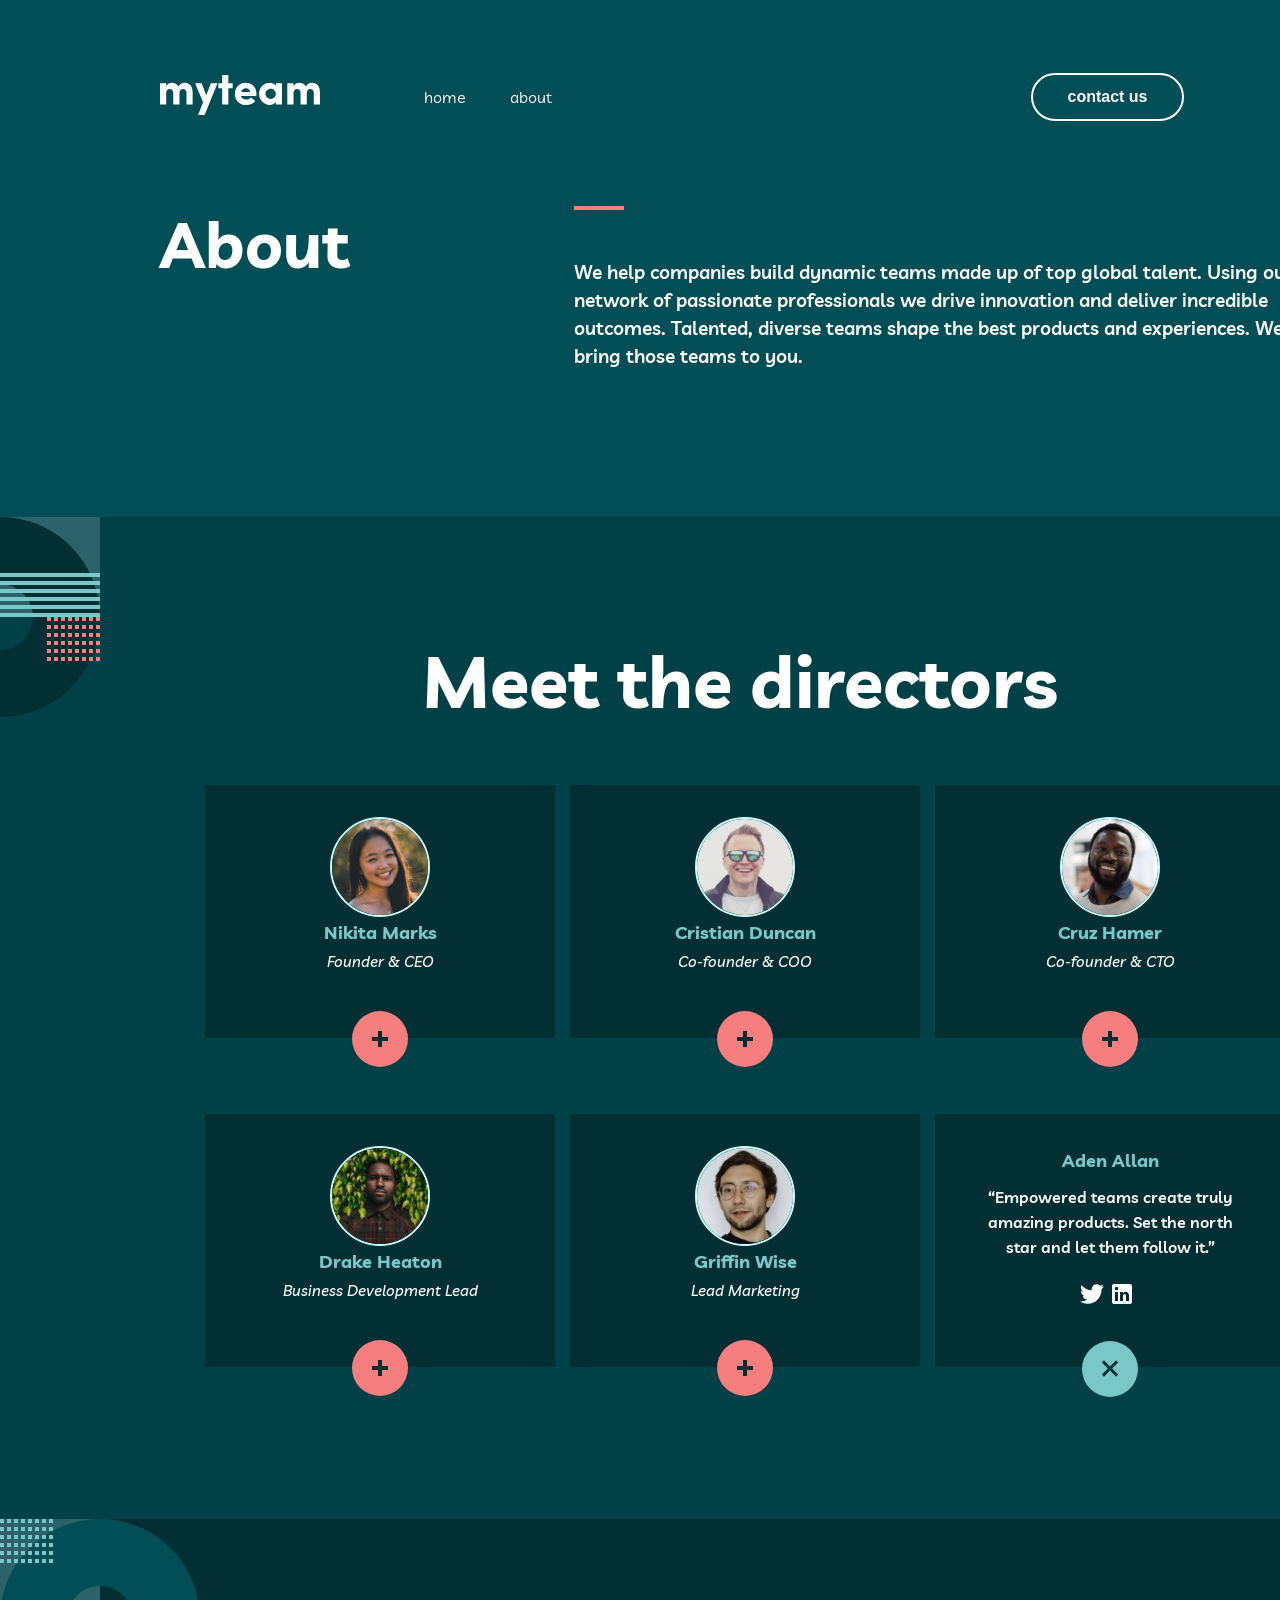
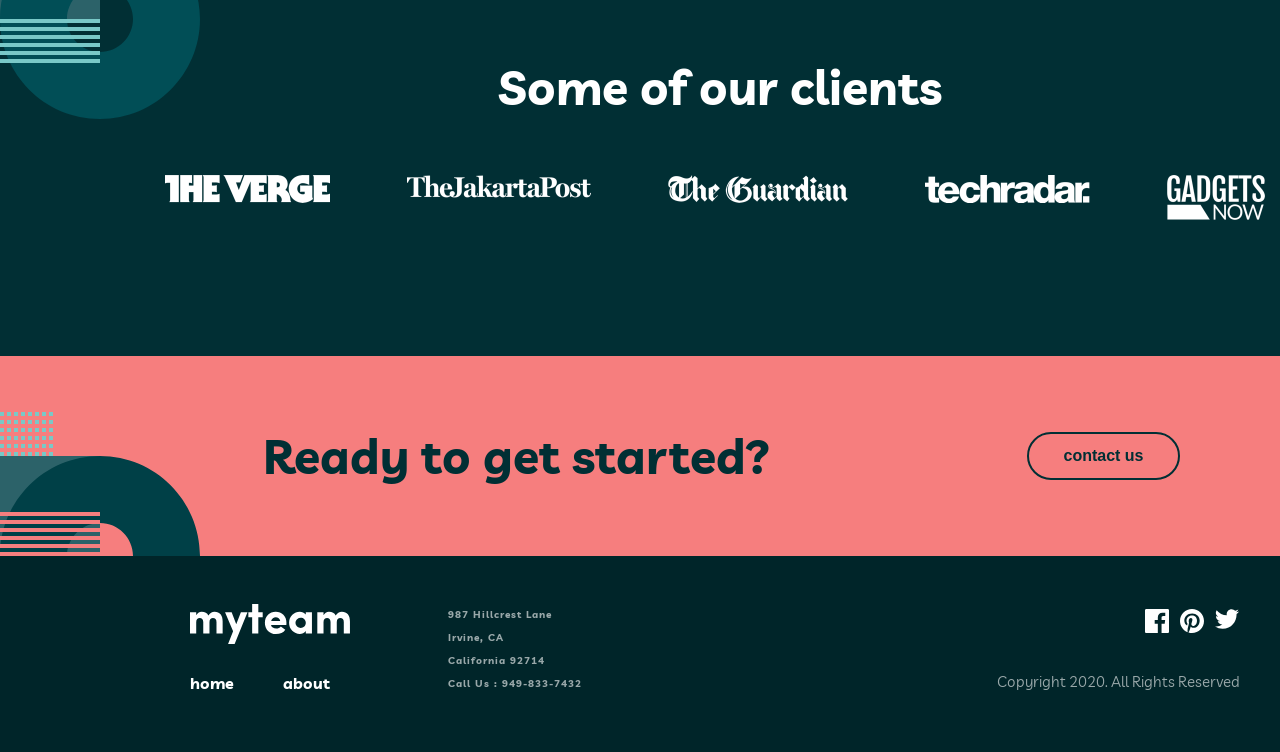
==== commit 04f819b2: "Added changes to the html and css files" ====
--- a/about.html
+++ b/about.html
@@ -35,28 +35,28 @@
           </div> 
         </nav>
         <div class="hero">
-        <div class="about">
-        <h1>About</h1>
-        </div>
-        <div class="content">
-        <div class="rect-svg">
-          <svg width="50" height="4" viewBox="0 0 50 4" fill="none" xmlns="http://www.w3.org/2000/svg"><rect width="50" height="4" fill="#F67E7E"/></svg>
-        </div>
-        <p class="content-head">
-          We help companies build dynamic teams made up of top global talent. 
-          Using our network of passionate professionals we drive innovation 
-          and deliver incredible outcomes. Talented, diverse teams shape the 
-          best products and experiences. We’ll bring those teams to you.
-        </p>
-      </div>
-      <div class="circle-svg">
-        <svg width="100" height="200" viewBox="0 0 100 200" fill="none" xmlns="http://www.w3.org/2000/svg">
-        <rect x="100" y="100" width="100" height="100" transform="rotate(-180 100 100)" fill="#2C6269"/>
-        <path fill-rule="evenodd" clip-rule="evenodd" d="M100 200C155.228 200 200 155.228 200 100C200 44.7715 155.228 0 100 0C44.7715 0 0 44.7715 0 100C0 155.228 44.7715 200 100 200ZM100 133C118.225 133 133 118.225 133 100C133 81.7746 118.225 67 100 67C81.7746 67 67 81.7746 67 100C67 118.225 81.7746 133 100 133Z" fill="#F67E7E"/>
-        <path fill-rule="evenodd" clip-rule="evenodd" d="M100 0H0V4H100V0ZM100 8H0V12H100V8ZM0 16H100V20H0V16ZM100 24H0V28H100V24ZM0 32H100V36H0V32ZM100 40H0V44H100V40Z" fill="#79C8C7"/>
-        </svg>
-        </div>
-      </div>
+          <div class="about">
+          <h1>About</h1>
+          </div>
+          <div class="content">
+            <div class="rect-svg">
+              <svg width="50" height="4" viewBox="0 0 50 4" fill="none" xmlns="http://www.w3.org/2000/svg"><rect width="50" height="4" fill="#F67E7E"/></svg>
+            </div>
+            <p class="content-head">
+              We help companies build dynamic teams made up of top global talent. 
+              Using our network of passionate professionals we drive innovation 
+              and deliver incredible outcomes. Talented, diverse teams shape the 
+              best products and experiences. We’ll bring those teams to you.
+            </p>
+          </div>
+          <div class="circle-svg">
+            <svg width="100" height="200" viewBox="0 0 100 200" fill="none" xmlns="http://www.w3.org/2000/svg">
+            <rect x="100" y="100" width="100" height="100" transform="rotate(-180 100 100)" fill="#2C6269"/>
+            <path fill-rule="evenodd" clip-rule="evenodd" d="M100 200C155.228 200 200 155.228 200 100C200 44.7715 155.228 0 100 0C44.7715 0 0 44.7715 0 100C0 155.228 44.7715 200 100 200ZM100 133C118.225 133 133 118.225 133 100C133 81.7746 118.225 67 100 67C81.7746 67 67 81.7746 67 100C67 118.225 81.7746 133 100 133Z" fill="#F67E7E"/>
+            <path fill-rule="evenodd" clip-rule="evenodd" d="M100 0H0V4H100V0ZM100 8H0V12H100V8ZM0 16H100V20H0V16ZM100 24H0V28H100V24ZM0 32H100V36H0V32ZM100 40H0V44H100V40Z" fill="#79C8C7"/>
+            </svg>
+          </div>
+        </div>
       </section>
       <!-- layout section -->
       <section class="layout">       
@@ -85,6 +85,9 @@
                     <img src="/assets/avatar-nikita.jpg" alt="Nikita">
                     <h3>Nikita Marks</h3>
                     <h4>Founder & CEO</h4>
+                    <div class="cross-svg">
+                      <svg xmlns="http://www.w3.org/2000/svg" width="16" height="16"><path fill="#012F34" fill-rule="evenodd" d="M10 0v5.999L16 6v4h-6v6H6v-6H0V6h6V0h4z"/></svg>
+                    </div>
                   </div>
                   <div class="flip-card-back">
                     <h2>Nikita Marks</h2>
@@ -93,11 +96,11 @@
                       <svg xmlns="http://www.w3.org/2000/svg" width="24" height="20"><path fill="#FFF" d="M24 2.557a9.83 9.83 0 01-2.828.775A4.932 4.932 0 0023.337.608a9.864 9.864 0 01-3.127 1.195A4.916 4.916 0 0016.616.248c-3.179 0-5.515 2.966-4.797 6.045A13.978 13.978 0 011.671 1.149a4.93 4.93 0 001.523 6.574 4.903 4.903 0 01-2.229-.616c-.054 2.281 1.581 4.415 3.949 4.89a4.935 4.935 0 01-2.224.084 4.928 4.928 0 004.6 3.419A9.9 9.9 0 010 17.54a13.94 13.94 0 007.548 2.212c9.142 0 14.307-7.721 13.995-14.646A10.025 10.025 0 0024 2.557z"/></svg>
                       <svg xmlns="http://www.w3.org/2000/svg" width="20" height="20"><path fill="#FFF" d="M18 0H2C.9 0 0 .9 0 2v16c0 1.1.9 2 2 2h16c1.1 0 2-.9 2-2V2c0-1.1-.9-2-2-2zM6 17H3V8h3v9zM4.5 6.3c-1 0-1.8-.8-1.8-1.8s.8-1.8 1.8-1.8 1.8.8 1.8 1.8-.8 1.8-1.8 1.8zM17 17h-3v-5.3c0-.8-.7-1.5-1.5-1.5s-1.5.7-1.5 1.5V17H8V8h3v1.2c.5-.8 1.6-1.4 2.5-1.4 1.9 0 3.5 1.6 3.5 3.5V17z"/></svg>
                     </div>
+                    <div class="close-svg">
+                      <svg xmlns="http://www.w3.org/2000/svg" width="18" height="17"><path fill="#012F34" fill-rule="evenodd" d="M15.01.368l2.122 2.122-6.01 6.01 6.01 6.01-2.122 2.122L9 10.622l-6.01 6.01L.868 14.51 6.88 8.5.87 2.49 2.988.368 9 6.38 15.01.37z"/></svg>
+                    </div>
                   </div>                  
-                </div> 
-                <div class="cross-svg">
-                  <svg xmlns="http://www.w3.org/2000/svg" width="16" height="16"><path fill="#012F34" fill-rule="evenodd" d="M10 0v5.999L16 6v4h-6v6H6v-6H0V6h6V0h4z"/></svg>
-                </div>
+                </div>                 
               </div>
               <div class="box">
                 <div class="flip-card-inner">
@@ -105,6 +108,9 @@
                     <img src="/assets/avatar-christian.jpg" alt="Christian">
                     <h3>Cristian Duncan</h3>
                     <h4>Co-founder & COO</h4>
+                    <div class="cross-svg">
+                      <svg xmlns="http://www.w3.org/2000/svg" width="16" height="16"><path fill="#012F34" fill-rule="evenodd" d="M10 0v5.999L16 6v4h-6v6H6v-6H0V6h6V0h4z"/></svg>
+                    </div>
                   </div>
                   <div class="flip-card-back">
                     <h2>Cristian Duncan</h2>
@@ -113,11 +119,11 @@
                       <svg xmlns="http://www.w3.org/2000/svg" width="24" height="20"><path fill="#FFF" d="M24 2.557a9.83 9.83 0 01-2.828.775A4.932 4.932 0 0023.337.608a9.864 9.864 0 01-3.127 1.195A4.916 4.916 0 0016.616.248c-3.179 0-5.515 2.966-4.797 6.045A13.978 13.978 0 011.671 1.149a4.93 4.93 0 001.523 6.574 4.903 4.903 0 01-2.229-.616c-.054 2.281 1.581 4.415 3.949 4.89a4.935 4.935 0 01-2.224.084 4.928 4.928 0 004.6 3.419A9.9 9.9 0 010 17.54a13.94 13.94 0 007.548 2.212c9.142 0 14.307-7.721 13.995-14.646A10.025 10.025 0 0024 2.557z"/></svg>
                       <svg xmlns="http://www.w3.org/2000/svg" width="20" height="20"><path fill="#FFF" d="M18 0H2C.9 0 0 .9 0 2v16c0 1.1.9 2 2 2h16c1.1 0 2-.9 2-2V2c0-1.1-.9-2-2-2zM6 17H3V8h3v9zM4.5 6.3c-1 0-1.8-.8-1.8-1.8s.8-1.8 1.8-1.8 1.8.8 1.8 1.8-.8 1.8-1.8 1.8zM17 17h-3v-5.3c0-.8-.7-1.5-1.5-1.5s-1.5.7-1.5 1.5V17H8V8h3v1.2c.5-.8 1.6-1.4 2.5-1.4 1.9 0 3.5 1.6 3.5 3.5V17z"/></svg>
                     </div>
+                    <div class="close-svg">
+                      <svg xmlns="http://www.w3.org/2000/svg" width="18" height="17"><path fill="#012F34" fill-rule="evenodd" d="M15.01.368l2.122 2.122-6.01 6.01 6.01 6.01-2.122 2.122L9 10.622l-6.01 6.01L.868 14.51 6.88 8.5.87 2.49 2.988.368 9 6.38 15.01.37z"/></svg>
+                    </div>
                   </div> 
-                </div>
-                <div class="cross-svg">
-                  <svg xmlns="http://www.w3.org/2000/svg" width="16" height="16"><path fill="#012F34" fill-rule="evenodd" d="M10 0v5.999L16 6v4h-6v6H6v-6H0V6h6V0h4z"/></svg>
-                </div>
+                </div>                
               </div>
               <div class="box">
                 <div class="flip-card-inner">
@@ -125,6 +131,9 @@
                     <img src="/assets/avatar-cruz.jpg" alt="Cruz">
                     <h3>Cruz Hamer</h3>
                     <h4>Co-founder & CTO</h4>
+                    <div class="cross-svg">
+                      <svg xmlns="http://www.w3.org/2000/svg" width="16" height="16"><path fill="#012F34" fill-rule="evenodd" d="M10 0v5.999L16 6v4h-6v6H6v-6H0V6h6V0h4z"/></svg>
+                    </div>
                   </div>    
                   <div class="flip-card-back">
                     <h2>Cruz Hamer</h2>
@@ -133,11 +142,11 @@
                       <svg xmlns="http://www.w3.org/2000/svg" width="24" height="20"><path fill="#FFF" d="M24 2.557a9.83 9.83 0 01-2.828.775A4.932 4.932 0 0023.337.608a9.864 9.864 0 01-3.127 1.195A4.916 4.916 0 0016.616.248c-3.179 0-5.515 2.966-4.797 6.045A13.978 13.978 0 011.671 1.149a4.93 4.93 0 001.523 6.574 4.903 4.903 0 01-2.229-.616c-.054 2.281 1.581 4.415 3.949 4.89a4.935 4.935 0 01-2.224.084 4.928 4.928 0 004.6 3.419A9.9 9.9 0 010 17.54a13.94 13.94 0 007.548 2.212c9.142 0 14.307-7.721 13.995-14.646A10.025 10.025 0 0024 2.557z"/></svg>
                       <svg xmlns="http://www.w3.org/2000/svg" width="20" height="20"><path fill="#FFF" d="M18 0H2C.9 0 0 .9 0 2v16c0 1.1.9 2 2 2h16c1.1 0 2-.9 2-2V2c0-1.1-.9-2-2-2zM6 17H3V8h3v9zM4.5 6.3c-1 0-1.8-.8-1.8-1.8s.8-1.8 1.8-1.8 1.8.8 1.8 1.8-.8 1.8-1.8 1.8zM17 17h-3v-5.3c0-.8-.7-1.5-1.5-1.5s-1.5.7-1.5 1.5V17H8V8h3v1.2c.5-.8 1.6-1.4 2.5-1.4 1.9 0 3.5 1.6 3.5 3.5V17z"/></svg>
                     </div>
-                  </div>
-                </div>
-                <div class="cross-svg">
-                  <svg xmlns="http://www.w3.org/2000/svg" width="16" height="16"><path fill="#012F34" fill-rule="evenodd" d="M10 0v5.999L16 6v4h-6v6H6v-6H0V6h6V0h4z"/></svg>
-                </div>
+                    <div class="close-svg">
+                      <svg xmlns="http://www.w3.org/2000/svg" width="18" height="17"><path fill="#012F34" fill-rule="evenodd" d="M15.01.368l2.122 2.122-6.01 6.01 6.01 6.01-2.122 2.122L9 10.622l-6.01 6.01L.868 14.51 6.88 8.5.87 2.49 2.988.368 9 6.38 15.01.37z"/></svg>
+                    </div>
+                  </div>
+                </div>                
               </div>
             </div>
             <div class="container-1">
@@ -147,6 +156,9 @@
                     <img src="/assets/avatar-drake.jpg" alt="Drake">
                     <h3>Drake Heaton</h3>
                     <h4>Business Development Lead</h4>
+                    <div class="cross-svg">
+                      <svg xmlns="http://www.w3.org/2000/svg" width="16" height="16"><path fill="#012F34" fill-rule="evenodd" d="M10 0v5.999L16 6v4h-6v6H6v-6H0V6h6V0h4z"/></svg>
+                    </div>
                   </div>
                   <div class="flip-card-back">
                     <h2>Drake Heaton</h2>
@@ -155,18 +167,21 @@
                       <svg xmlns="http://www.w3.org/2000/svg" width="24" height="20"><path fill="#FFF" d="M24 2.557a9.83 9.83 0 01-2.828.775A4.932 4.932 0 0023.337.608a9.864 9.864 0 01-3.127 1.195A4.916 4.916 0 0016.616.248c-3.179 0-5.515 2.966-4.797 6.045A13.978 13.978 0 011.671 1.149a4.93 4.93 0 001.523 6.574 4.903 4.903 0 01-2.229-.616c-.054 2.281 1.581 4.415 3.949 4.89a4.935 4.935 0 01-2.224.084 4.928 4.928 0 004.6 3.419A9.9 9.9 0 010 17.54a13.94 13.94 0 007.548 2.212c9.142 0 14.307-7.721 13.995-14.646A10.025 10.025 0 0024 2.557z"/></svg>
                       <svg xmlns="http://www.w3.org/2000/svg" width="20" height="20"><path fill="#FFF" d="M18 0H2C.9 0 0 .9 0 2v16c0 1.1.9 2 2 2h16c1.1 0 2-.9 2-2V2c0-1.1-.9-2-2-2zM6 17H3V8h3v9zM4.5 6.3c-1 0-1.8-.8-1.8-1.8s.8-1.8 1.8-1.8 1.8.8 1.8 1.8-.8 1.8-1.8 1.8zM17 17h-3v-5.3c0-.8-.7-1.5-1.5-1.5s-1.5.7-1.5 1.5V17H8V8h3v1.2c.5-.8 1.6-1.4 2.5-1.4 1.9 0 3.5 1.6 3.5 3.5V17z"/></svg>
                     </div>
+                    <div class="close-svg">
+                      <svg xmlns="http://www.w3.org/2000/svg" width="18" height="17"><path fill="#012F34" fill-rule="evenodd" d="M15.01.368l2.122 2.122-6.01 6.01 6.01 6.01-2.122 2.122L9 10.622l-6.01 6.01L.868 14.51 6.88 8.5.87 2.49 2.988.368 9 6.38 15.01.37z"/></svg>
+                    </div>
                   </div>
                 </div>
-                <div class="cross-svg">
-                  <svg xmlns="http://www.w3.org/2000/svg" width="16" height="16"><path fill="#012F34" fill-rule="evenodd" d="M10 0v5.999L16 6v4h-6v6H6v-6H0V6h6V0h4z"/></svg>
-                </div>
-              </div>
-              <div class="box">
-                <div class="flip-card-inner">
-                  <div class="flip-card-front">
-                <img src="/assets/avatar-griffin.jpg" alt="Griffin">
-                <h3>Griffin Wise</h3>
-                <h4>Lead Marketing</h4>
+              </div>
+              <div class="box">
+                <div class="flip-card-inner">
+                  <div class="flip-card-front">
+                    <img src="/assets/avatar-griffin.jpg" alt="Griffin">
+                    <h3>Griffin Wise</h3>
+                    <h4>Lead Marketing</h4>
+                    <div class="cross-svg">
+                      <svg xmlns="http://www.w3.org/2000/svg" width="16" height="16"><path fill="#012F34" fill-rule="evenodd" d="M10 0v5.999L16 6v4h-6v6H6v-6H0V6h6V0h4z"/></svg>
+                    </div>
                   </div>
                   <div class="flip-card-back">
                     <h2>Griffin Wise</h2>
@@ -175,22 +190,33 @@
                       <svg xmlns="http://www.w3.org/2000/svg" width="24" height="20"><path fill="#FFF" d="M24 2.557a9.83 9.83 0 01-2.828.775A4.932 4.932 0 0023.337.608a9.864 9.864 0 01-3.127 1.195A4.916 4.916 0 0016.616.248c-3.179 0-5.515 2.966-4.797 6.045A13.978 13.978 0 011.671 1.149a4.93 4.93 0 001.523 6.574 4.903 4.903 0 01-2.229-.616c-.054 2.281 1.581 4.415 3.949 4.89a4.935 4.935 0 01-2.224.084 4.928 4.928 0 004.6 3.419A9.9 9.9 0 010 17.54a13.94 13.94 0 007.548 2.212c9.142 0 14.307-7.721 13.995-14.646A10.025 10.025 0 0024 2.557z"/></svg>
                       <svg xmlns="http://www.w3.org/2000/svg" width="20" height="20"><path fill="#FFF" d="M18 0H2C.9 0 0 .9 0 2v16c0 1.1.9 2 2 2h16c1.1 0 2-.9 2-2V2c0-1.1-.9-2-2-2zM6 17H3V8h3v9zM4.5 6.3c-1 0-1.8-.8-1.8-1.8s.8-1.8 1.8-1.8 1.8.8 1.8 1.8-.8 1.8-1.8 1.8zM17 17h-3v-5.3c0-.8-.7-1.5-1.5-1.5s-1.5.7-1.5 1.5V17H8V8h3v1.2c.5-.8 1.6-1.4 2.5-1.4 1.9 0 3.5 1.6 3.5 3.5V17z"/></svg>
                     </div>
-                  </div>
-                </div>
-                <div class="cross-svg">
-                  <svg xmlns="http://www.w3.org/2000/svg" width="16" height="16"><path fill="#012F34" fill-rule="evenodd" d="M10 0v5.999L16 6v4h-6v6H6v-6H0V6h6V0h4z"/></svg>
-                </div>
-              </div>
-              <div class="box">
-                <h2>Aden Allan</h2>
-                <h5>“Empowered teams create truly amazing products. Set the north star and let them follow it.”</h5>
-                
-                <div class="social-svg">
-                  <svg xmlns="http://www.w3.org/2000/svg" width="24" height="20"><path fill="#FFF" d="M24 2.557a9.83 9.83 0 01-2.828.775A4.932 4.932 0 0023.337.608a9.864 9.864 0 01-3.127 1.195A4.916 4.916 0 0016.616.248c-3.179 0-5.515 2.966-4.797 6.045A13.978 13.978 0 011.671 1.149a4.93 4.93 0 001.523 6.574 4.903 4.903 0 01-2.229-.616c-.054 2.281 1.581 4.415 3.949 4.89a4.935 4.935 0 01-2.224.084 4.928 4.928 0 004.6 3.419A9.9 9.9 0 010 17.54a13.94 13.94 0 007.548 2.212c9.142 0 14.307-7.721 13.995-14.646A10.025 10.025 0 0024 2.557z"/></svg>
-                  <svg xmlns="http://www.w3.org/2000/svg" width="20" height="20"><path fill="#FFF" d="M18 0H2C.9 0 0 .9 0 2v16c0 1.1.9 2 2 2h16c1.1 0 2-.9 2-2V2c0-1.1-.9-2-2-2zM6 17H3V8h3v9zM4.5 6.3c-1 0-1.8-.8-1.8-1.8s.8-1.8 1.8-1.8 1.8.8 1.8 1.8-.8 1.8-1.8 1.8zM17 17h-3v-5.3c0-.8-.7-1.5-1.5-1.5s-1.5.7-1.5 1.5V17H8V8h3v1.2c.5-.8 1.6-1.4 2.5-1.4 1.9 0 3.5 1.6 3.5 3.5V17z"/></svg>
-                </div>
-                <div class="close-svg">
-                  <svg xmlns="http://www.w3.org/2000/svg" width="18" height="17"><path fill="#012F34" fill-rule="evenodd" d="M15.01.368l2.122 2.122-6.01 6.01 6.01 6.01-2.122 2.122L9 10.622l-6.01 6.01L.868 14.51 6.88 8.5.87 2.49 2.988.368 9 6.38 15.01.37z"/></svg>
+                    <div class="close-svg">
+                      <svg xmlns="http://www.w3.org/2000/svg" width="18" height="17"><path fill="#012F34" fill-rule="evenodd" d="M15.01.368l2.122 2.122-6.01 6.01 6.01 6.01-2.122 2.122L9 10.622l-6.01 6.01L.868 14.51 6.88 8.5.87 2.49 2.988.368 9 6.38 15.01.37z"/></svg>
+                    </div>
+                  </div>
+                </div>                
+              </div>
+              <div class="box">
+                <div class="flip-card-inner">
+                  <div class="flip-card-front">
+                    <h2>Aden Allan</h2>
+                    <h5>“Empowered teams create truly amazing products. Set the north star and let them follow it.”</h5>                  
+                    <div class="social-svg">
+                      <svg xmlns="http://www.w3.org/2000/svg" width="24" height="20"><path fill="#FFF" d="M24 2.557a9.83 9.83 0 01-2.828.775A4.932 4.932 0 0023.337.608a9.864 9.864 0 01-3.127 1.195A4.916 4.916 0 0016.616.248c-3.179 0-5.515 2.966-4.797 6.045A13.978 13.978 0 011.671 1.149a4.93 4.93 0 001.523 6.574 4.903 4.903 0 01-2.229-.616c-.054 2.281 1.581 4.415 3.949 4.89a4.935 4.935 0 01-2.224.084 4.928 4.928 0 004.6 3.419A9.9 9.9 0 010 17.54a13.94 13.94 0 007.548 2.212c9.142 0 14.307-7.721 13.995-14.646A10.025 10.025 0 0024 2.557z"/></svg>
+                      <svg xmlns="http://www.w3.org/2000/svg" width="20" height="20"><path fill="#FFF" d="M18 0H2C.9 0 0 .9 0 2v16c0 1.1.9 2 2 2h16c1.1 0 2-.9 2-2V2c0-1.1-.9-2-2-2zM6 17H3V8h3v9zM4.5 6.3c-1 0-1.8-.8-1.8-1.8s.8-1.8 1.8-1.8 1.8.8 1.8 1.8-.8 1.8-1.8 1.8zM17 17h-3v-5.3c0-.8-.7-1.5-1.5-1.5s-1.5.7-1.5 1.5V17H8V8h3v1.2c.5-.8 1.6-1.4 2.5-1.4 1.9 0 3.5 1.6 3.5 3.5V17z"/></svg>
+                    </div>                    
+                    <div class="close-svg">
+                      <svg xmlns="http://www.w3.org/2000/svg" width="18" height="17"><path fill="#012F34" fill-rule="evenodd" d="M15.01.368l2.122 2.122-6.01 6.01 6.01 6.01-2.122 2.122L9 10.622l-6.01 6.01L.868 14.51 6.88 8.5.87 2.49 2.988.368 9 6.38 15.01.37z"/></svg>
+                    </div>
+                  </div>
+                  <div class="flip-card-back">
+                    <img src="/assets/avatar-aden.jpg" alt="Aden">
+                    <h3>Aden Allan</h3>
+                    <h4>Head of Talent</h4>
+                    <div class="cross-svg">
+                      <svg xmlns="http://www.w3.org/2000/svg" width="16" height="16"><path fill="#012F34" fill-rule="evenodd" d="M10 0v5.999L16 6v4h-6v6H6v-6H0V6h6V0h4z"/></svg>
+                    </div>
+                  </div>
                 </div>
               </div>
             </div>
@@ -198,24 +224,28 @@
         <!-- Tablet -->
           <div class="wrapper-tablet">
             <div class="container">
-              <div class="box"><div class="flip-card-inner">
-                <div class="flip-card-front">
-                  <img src="/assets/avatar-nikita.jpg" alt="Nikita">
-                  <h3>Nikita Marks</h3>
-                  <h4>Founder & CEO</h4>
-                </div>
-                <div class="flip-card-back">
-                  <h2>Nikita Marks</h2>
-                  <h5>“It always amazes me how much talent there is in every corner of the globe.”</h5>              
-                  <div class="social-svg">
-                    <svg xmlns="http://www.w3.org/2000/svg" width="24" height="20"><path fill="#FFF" d="M24 2.557a9.83 9.83 0 01-2.828.775A4.932 4.932 0 0023.337.608a9.864 9.864 0 01-3.127 1.195A4.916 4.916 0 0016.616.248c-3.179 0-5.515 2.966-4.797 6.045A13.978 13.978 0 011.671 1.149a4.93 4.93 0 001.523 6.574 4.903 4.903 0 01-2.229-.616c-.054 2.281 1.581 4.415 3.949 4.89a4.935 4.935 0 01-2.224.084 4.928 4.928 0 004.6 3.419A9.9 9.9 0 010 17.54a13.94 13.94 0 007.548 2.212c9.142 0 14.307-7.721 13.995-14.646A10.025 10.025 0 0024 2.557z"/></svg>
-                    <svg xmlns="http://www.w3.org/2000/svg" width="20" height="20"><path fill="#FFF" d="M18 0H2C.9 0 0 .9 0 2v16c0 1.1.9 2 2 2h16c1.1 0 2-.9 2-2V2c0-1.1-.9-2-2-2zM6 17H3V8h3v9zM4.5 6.3c-1 0-1.8-.8-1.8-1.8s.8-1.8 1.8-1.8 1.8.8 1.8 1.8-.8 1.8-1.8 1.8zM17 17h-3v-5.3c0-.8-.7-1.5-1.5-1.5s-1.5.7-1.5 1.5V17H8V8h3v1.2c.5-.8 1.6-1.4 2.5-1.4 1.9 0 3.5 1.6 3.5 3.5V17z"/></svg>
-                  </div>
-                </div>                  
-              </div> 
-                <div class="cross-svg">
-                  <svg xmlns="http://www.w3.org/2000/svg" width="16" height="16"><path fill="#012F34" fill-rule="evenodd" d="M10 0v5.999L16 6v4h-6v6H6v-6H0V6h6V0h4z"/></svg>
-                </div>
+              <div class="box">
+                <div class="flip-card-inner">
+                  <div class="flip-card-front">
+                    <img src="/assets/avatar-nikita.jpg" alt="Nikita">
+                    <h3>Nikita Marks</h3>
+                    <h4>Founder & CEO</h4>
+                    <div class="cross-svg">
+                      <svg xmlns="http://www.w3.org/2000/svg" width="16" height="16"><path fill="#012F34" fill-rule="evenodd" d="M10 0v5.999L16 6v4h-6v6H6v-6H0V6h6V0h4z"/></svg>
+                    </div>
+                  </div>
+                  <div class="flip-card-back">
+                    <h2>Nikita Marks</h2>
+                    <h5>“It always amazes me how much talent there is in every corner of the globe.”</h5>              
+                    <div class="social-svg">
+                      <svg xmlns="http://www.w3.org/2000/svg" width="24" height="20"><path fill="#FFF" d="M24 2.557a9.83 9.83 0 01-2.828.775A4.932 4.932 0 0023.337.608a9.864 9.864 0 01-3.127 1.195A4.916 4.916 0 0016.616.248c-3.179 0-5.515 2.966-4.797 6.045A13.978 13.978 0 011.671 1.149a4.93 4.93 0 001.523 6.574 4.903 4.903 0 01-2.229-.616c-.054 2.281 1.581 4.415 3.949 4.89a4.935 4.935 0 01-2.224.084 4.928 4.928 0 004.6 3.419A9.9 9.9 0 010 17.54a13.94 13.94 0 007.548 2.212c9.142 0 14.307-7.721 13.995-14.646A10.025 10.025 0 0024 2.557z"/></svg>
+                      <svg xmlns="http://www.w3.org/2000/svg" width="20" height="20"><path fill="#FFF" d="M18 0H2C.9 0 0 .9 0 2v16c0 1.1.9 2 2 2h16c1.1 0 2-.9 2-2V2c0-1.1-.9-2-2-2zM6 17H3V8h3v9zM4.5 6.3c-1 0-1.8-.8-1.8-1.8s.8-1.8 1.8-1.8 1.8.8 1.8 1.8-.8 1.8-1.8 1.8zM17 17h-3v-5.3c0-.8-.7-1.5-1.5-1.5s-1.5.7-1.5 1.5V17H8V8h3v1.2c.5-.8 1.6-1.4 2.5-1.4 1.9 0 3.5 1.6 3.5 3.5V17z"/></svg>
+                    </div>
+                    <div class="close-svg">
+                      <svg xmlns="http://www.w3.org/2000/svg" width="18" height="17"><path fill="#012F34" fill-rule="evenodd" d="M15.01.368l2.122 2.122-6.01 6.01 6.01 6.01-2.122 2.122L9 10.622l-6.01 6.01L.868 14.51 6.88 8.5.87 2.49 2.988.368 9 6.38 15.01.37z"/></svg>
+                    </div>
+                  </div>                  
+                </div>                
               </div>
               <div class="box">
                 <div class="flip-card-inner">
@@ -223,6 +253,9 @@
                     <img src="/assets/avatar-christian.jpg" alt="Christian">
                     <h3>Cristian Duncan</h3>
                     <h4>Co-founder & COO</h4>
+                    <div class="cross-svg">
+                      <svg xmlns="http://www.w3.org/2000/svg" width="16" height="16"><path fill="#012F34" fill-rule="evenodd" d="M10 0v5.999L16 6v4h-6v6H6v-6H0V6h6V0h4z"/></svg>
+                    </div>
                   </div>
                   <div class="flip-card-back">
                     <h2>Cristian Duncan</h2>
@@ -231,11 +264,11 @@
                       <svg xmlns="http://www.w3.org/2000/svg" width="24" height="20"><path fill="#FFF" d="M24 2.557a9.83 9.83 0 01-2.828.775A4.932 4.932 0 0023.337.608a9.864 9.864 0 01-3.127 1.195A4.916 4.916 0 0016.616.248c-3.179 0-5.515 2.966-4.797 6.045A13.978 13.978 0 011.671 1.149a4.93 4.93 0 001.523 6.574 4.903 4.903 0 01-2.229-.616c-.054 2.281 1.581 4.415 3.949 4.89a4.935 4.935 0 01-2.224.084 4.928 4.928 0 004.6 3.419A9.9 9.9 0 010 17.54a13.94 13.94 0 007.548 2.212c9.142 0 14.307-7.721 13.995-14.646A10.025 10.025 0 0024 2.557z"/></svg>
                       <svg xmlns="http://www.w3.org/2000/svg" width="20" height="20"><path fill="#FFF" d="M18 0H2C.9 0 0 .9 0 2v16c0 1.1.9 2 2 2h16c1.1 0 2-.9 2-2V2c0-1.1-.9-2-2-2zM6 17H3V8h3v9zM4.5 6.3c-1 0-1.8-.8-1.8-1.8s.8-1.8 1.8-1.8 1.8.8 1.8 1.8-.8 1.8-1.8 1.8zM17 17h-3v-5.3c0-.8-.7-1.5-1.5-1.5s-1.5.7-1.5 1.5V17H8V8h3v1.2c.5-.8 1.6-1.4 2.5-1.4 1.9 0 3.5 1.6 3.5 3.5V17z"/></svg>
                     </div>
+                    <div class="close-svg">
+                      <svg xmlns="http://www.w3.org/2000/svg" width="18" height="17"><path fill="#012F34" fill-rule="evenodd" d="M15.01.368l2.122 2.122-6.01 6.01 6.01 6.01-2.122 2.122L9 10.622l-6.01 6.01L.868 14.51 6.88 8.5.87 2.49 2.988.368 9 6.38 15.01.37z"/></svg>
+                    </div>
                   </div> 
-                </div>
-                <div class="cross-svg">
-                  <svg xmlns="http://www.w3.org/2000/svg" width="16" height="16"><path fill="#012F34" fill-rule="evenodd" d="M10 0v5.999L16 6v4h-6v6H6v-6H0V6h6V0h4z"/></svg>
-                </div>
+                </div>                
               </div>
             </div>
             <div class="container">
@@ -245,6 +278,9 @@
                     <img src="/assets/avatar-cruz.jpg" alt="Cruz">
                     <h3>Cruz Hamer</h3>
                     <h4>Co-founder & CTO</h4>
+                    <div class="cross-svg">
+                      <svg xmlns="http://www.w3.org/2000/svg" width="16" height="16"><path fill="#012F34" fill-rule="evenodd" d="M10 0v5.999L16 6v4h-6v6H6v-6H0V6h6V0h4z"/></svg>
+                    </div>
                   </div>    
                   <div class="flip-card-back">
                     <h2>Cruz Hamer</h2>
@@ -253,11 +289,11 @@
                       <svg xmlns="http://www.w3.org/2000/svg" width="24" height="20"><path fill="#FFF" d="M24 2.557a9.83 9.83 0 01-2.828.775A4.932 4.932 0 0023.337.608a9.864 9.864 0 01-3.127 1.195A4.916 4.916 0 0016.616.248c-3.179 0-5.515 2.966-4.797 6.045A13.978 13.978 0 011.671 1.149a4.93 4.93 0 001.523 6.574 4.903 4.903 0 01-2.229-.616c-.054 2.281 1.581 4.415 3.949 4.89a4.935 4.935 0 01-2.224.084 4.928 4.928 0 004.6 3.419A9.9 9.9 0 010 17.54a13.94 13.94 0 007.548 2.212c9.142 0 14.307-7.721 13.995-14.646A10.025 10.025 0 0024 2.557z"/></svg>
                       <svg xmlns="http://www.w3.org/2000/svg" width="20" height="20"><path fill="#FFF" d="M18 0H2C.9 0 0 .9 0 2v16c0 1.1.9 2 2 2h16c1.1 0 2-.9 2-2V2c0-1.1-.9-2-2-2zM6 17H3V8h3v9zM4.5 6.3c-1 0-1.8-.8-1.8-1.8s.8-1.8 1.8-1.8 1.8.8 1.8 1.8-.8 1.8-1.8 1.8zM17 17h-3v-5.3c0-.8-.7-1.5-1.5-1.5s-1.5.7-1.5 1.5V17H8V8h3v1.2c.5-.8 1.6-1.4 2.5-1.4 1.9 0 3.5 1.6 3.5 3.5V17z"/></svg>
                     </div>
-                  </div>
-                </div>
-                <div class="cross-svg">
-                  <svg xmlns="http://www.w3.org/2000/svg" width="16" height="16"><path fill="#012F34" fill-rule="evenodd" d="M10 0v5.999L16 6v4h-6v6H6v-6H0V6h6V0h4z"/></svg>
-                </div>
+                    <div class="close-svg">
+                      <svg xmlns="http://www.w3.org/2000/svg" width="18" height="17"><path fill="#012F34" fill-rule="evenodd" d="M15.01.368l2.122 2.122-6.01 6.01 6.01 6.01-2.122 2.122L9 10.622l-6.01 6.01L.868 14.51 6.88 8.5.87 2.49 2.988.368 9 6.38 15.01.37z"/></svg>
+                    </div>
+                  </div>
+                </div>                
               </div>
               <div class="box">
                 <div class="flip-card-inner">
@@ -265,6 +301,9 @@
                     <img src="/assets/avatar-drake.jpg" alt="Drake">
                     <h3>Drake Heaton</h3>
                     <h4>Business Development Lead</h4>
+                    <div class="cross-svg">
+                      <svg xmlns="http://www.w3.org/2000/svg" width="16" height="16"><path fill="#012F34" fill-rule="evenodd" d="M10 0v5.999L16 6v4h-6v6H6v-6H0V6h6V0h4z"/></svg>
+                    </div>
                   </div>
                   <div class="flip-card-back">
                     <h2>Drake Heaton</h2>
@@ -273,23 +312,35 @@
                       <svg xmlns="http://www.w3.org/2000/svg" width="24" height="20"><path fill="#FFF" d="M24 2.557a9.83 9.83 0 01-2.828.775A4.932 4.932 0 0023.337.608a9.864 9.864 0 01-3.127 1.195A4.916 4.916 0 0016.616.248c-3.179 0-5.515 2.966-4.797 6.045A13.978 13.978 0 011.671 1.149a4.93 4.93 0 001.523 6.574 4.903 4.903 0 01-2.229-.616c-.054 2.281 1.581 4.415 3.949 4.89a4.935 4.935 0 01-2.224.084 4.928 4.928 0 004.6 3.419A9.9 9.9 0 010 17.54a13.94 13.94 0 007.548 2.212c9.142 0 14.307-7.721 13.995-14.646A10.025 10.025 0 0024 2.557z"/></svg>
                       <svg xmlns="http://www.w3.org/2000/svg" width="20" height="20"><path fill="#FFF" d="M18 0H2C.9 0 0 .9 0 2v16c0 1.1.9 2 2 2h16c1.1 0 2-.9 2-2V2c0-1.1-.9-2-2-2zM6 17H3V8h3v9zM4.5 6.3c-1 0-1.8-.8-1.8-1.8s.8-1.8 1.8-1.8 1.8.8 1.8 1.8-.8 1.8-1.8 1.8zM17 17h-3v-5.3c0-.8-.7-1.5-1.5-1.5s-1.5.7-1.5 1.5V17H8V8h3v1.2c.5-.8 1.6-1.4 2.5-1.4 1.9 0 3.5 1.6 3.5 3.5V17z"/></svg>
                     </div>
-                  </div>
-                </div>
-                <div class="cross-svg">
-                  <svg xmlns="http://www.w3.org/2000/svg" width="16" height="16"><path fill="#012F34" fill-rule="evenodd" d="M10 0v5.999L16 6v4h-6v6H6v-6H0V6h6V0h4z"/></svg>
-                </div>
+                    <div class="close-svg">
+                      <svg xmlns="http://www.w3.org/2000/svg" width="18" height="17"><path fill="#012F34" fill-rule="evenodd" d="M15.01.368l2.122 2.122-6.01 6.01 6.01 6.01-2.122 2.122L9 10.622l-6.01 6.01L.868 14.51 6.88 8.5.87 2.49 2.988.368 9 6.38 15.01.37z"/></svg>
+                    </div>
+                  </div>
+                </div>                
               </div>
             </div>
             <div class="container-1"> 
               <div class="box">
-                <h2>Griffin Wise</h2>
-                <h5>“Unique perspectives shape unique products, which is what you need to survive these days.”</h5>
-                <div class="social-svg">
-                  <svg xmlns="http://www.w3.org/2000/svg" width="24" height="20"><path fill="#FFF" d="M24 2.557a9.83 9.83 0 01-2.828.775A4.932 4.932 0 0023.337.608a9.864 9.864 0 01-3.127 1.195A4.916 4.916 0 0016.616.248c-3.179 0-5.515 2.966-4.797 6.045A13.978 13.978 0 011.671 1.149a4.93 4.93 0 001.523 6.574 4.903 4.903 0 01-2.229-.616c-.054 2.281 1.581 4.415 3.949 4.89a4.935 4.935 0 01-2.224.084 4.928 4.928 0 004.6 3.419A9.9 9.9 0 010 17.54a13.94 13.94 0 007.548 2.212c9.142 0 14.307-7.721 13.995-14.646A10.025 10.025 0 0024 2.557z"/></svg>
-                  <svg xmlns="http://www.w3.org/2000/svg" width="20" height="20"><path fill="#FFF" d="M18 0H2C.9 0 0 .9 0 2v16c0 1.1.9 2 2 2h16c1.1 0 2-.9 2-2V2c0-1.1-.9-2-2-2zM6 17H3V8h3v9zM4.5 6.3c-1 0-1.8-.8-1.8-1.8s.8-1.8 1.8-1.8 1.8.8 1.8 1.8-.8 1.8-1.8 1.8zM17 17h-3v-5.3c0-.8-.7-1.5-1.5-1.5s-1.5.7-1.5 1.5V17H8V8h3v1.2c.5-.8 1.6-1.4 2.5-1.4 1.9 0 3.5 1.6 3.5 3.5V17z"/></svg>
-                </div>
-                <div class="close-svg">
-                  <svg xmlns="http://www.w3.org/2000/svg" width="18" height="17"><path fill="#012F34" fill-rule="evenodd" d="M15.01.368l2.122 2.122-6.01 6.01 6.01 6.01-2.122 2.122L9 10.622l-6.01 6.01L.868 14.51 6.88 8.5.87 2.49 2.988.368 9 6.38 15.01.37z"/></svg>
+                <div class="flip-card-inner">
+                  <div class="flip-card-front">
+                    <h2>Griffin Wise</h2>
+                    <h5>“Unique perspectives shape unique products, which is what you need to survive these days.”</h5>
+                    <div class="social-svg">
+                      <svg xmlns="http://www.w3.org/2000/svg" width="24" height="20"><path fill="#FFF" d="M24 2.557a9.83 9.83 0 01-2.828.775A4.932 4.932 0 0023.337.608a9.864 9.864 0 01-3.127 1.195A4.916 4.916 0 0016.616.248c-3.179 0-5.515 2.966-4.797 6.045A13.978 13.978 0 011.671 1.149a4.93 4.93 0 001.523 6.574 4.903 4.903 0 01-2.229-.616c-.054 2.281 1.581 4.415 3.949 4.89a4.935 4.935 0 01-2.224.084 4.928 4.928 0 004.6 3.419A9.9 9.9 0 010 17.54a13.94 13.94 0 007.548 2.212c9.142 0 14.307-7.721 13.995-14.646A10.025 10.025 0 0024 2.557z"/></svg>
+                      <svg xmlns="http://www.w3.org/2000/svg" width="20" height="20"><path fill="#FFF" d="M18 0H2C.9 0 0 .9 0 2v16c0 1.1.9 2 2 2h16c1.1 0 2-.9 2-2V2c0-1.1-.9-2-2-2zM6 17H3V8h3v9zM4.5 6.3c-1 0-1.8-.8-1.8-1.8s.8-1.8 1.8-1.8 1.8.8 1.8 1.8-.8 1.8-1.8 1.8zM17 17h-3v-5.3c0-.8-.7-1.5-1.5-1.5s-1.5.7-1.5 1.5V17H8V8h3v1.2c.5-.8 1.6-1.4 2.5-1.4 1.9 0 3.5 1.6 3.5 3.5V17z"/></svg>
+                    </div>
+                    <div class="close-svg">
+                      <svg xmlns="http://www.w3.org/2000/svg" width="18" height="17"><path fill="#012F34" fill-rule="evenodd" d="M15.01.368l2.122 2.122-6.01 6.01 6.01 6.01-2.122 2.122L9 10.622l-6.01 6.01L.868 14.51 6.88 8.5.87 2.49 2.988.368 9 6.38 15.01.37z"/></svg>
+                    </div>
+                  </div>
+                  <div class="flip-card-back">
+                    <img src="/assets/avatar-griffin.jpg" alt="Griffin">
+                    <h3>Griffin Wise</h3>
+                    <h4>Lead Marketing</h4>
+                    <div class="cross-svg">
+                      <svg xmlns="http://www.w3.org/2000/svg" width="16" height="16"><path fill="#012F34" fill-rule="evenodd" d="M10 0v5.999L16 6v4h-6v6H6v-6H0V6h6V0h4z"/></svg>
+                    </div>
+                  </div>
                 </div>
               </div>
               <div class="box">
@@ -298,6 +349,9 @@
                     <img src="/assets/avatar-aden.jpg" alt="Aden">
                     <h3>Aden Allan</h3>
                     <h4>Head of Talent</h4>
+                     <div class="cross-svg">
+                  <svg xmlns="http://www.w3.org/2000/svg" width="16" height="16"><path fill="#012F34" fill-rule="evenodd" d="M10 0v5.999L16 6v4h-6v6H6v-6H0V6h6V0h4z"/></svg>
+                </div>
                   </div>
                   <div class="flip-card-back">
                     <h2>Aden Allan</h2>
@@ -306,11 +360,11 @@
                       <svg xmlns="http://www.w3.org/2000/svg" width="24" height="20"><path fill="#FFF" d="M24 2.557a9.83 9.83 0 01-2.828.775A4.932 4.932 0 0023.337.608a9.864 9.864 0 01-3.127 1.195A4.916 4.916 0 0016.616.248c-3.179 0-5.515 2.966-4.797 6.045A13.978 13.978 0 011.671 1.149a4.93 4.93 0 001.523 6.574 4.903 4.903 0 01-2.229-.616c-.054 2.281 1.581 4.415 3.949 4.89a4.935 4.935 0 01-2.224.084 4.928 4.928 0 004.6 3.419A9.9 9.9 0 010 17.54a13.94 13.94 0 007.548 2.212c9.142 0 14.307-7.721 13.995-14.646A10.025 10.025 0 0024 2.557z"/></svg>
                       <svg xmlns="http://www.w3.org/2000/svg" width="20" height="20"><path fill="#FFF" d="M18 0H2C.9 0 0 .9 0 2v16c0 1.1.9 2 2 2h16c1.1 0 2-.9 2-2V2c0-1.1-.9-2-2-2zM6 17H3V8h3v9zM4.5 6.3c-1 0-1.8-.8-1.8-1.8s.8-1.8 1.8-1.8 1.8.8 1.8 1.8-.8 1.8-1.8 1.8zM17 17h-3v-5.3c0-.8-.7-1.5-1.5-1.5s-1.5.7-1.5 1.5V17H8V8h3v1.2c.5-.8 1.6-1.4 2.5-1.4 1.9 0 3.5 1.6 3.5 3.5V17z"/></svg>
                     </div>
-                  </div>
-                </div>    
-                <div class="cross-svg">
-                  <svg xmlns="http://www.w3.org/2000/svg" width="16" height="16"><path fill="#012F34" fill-rule="evenodd" d="M10 0v5.999L16 6v4h-6v6H6v-6H0V6h6V0h4z"/></svg>
-                </div>
+                    <div class="close-svg">
+                      <svg xmlns="http://www.w3.org/2000/svg" width="18" height="17"><path fill="#012F34" fill-rule="evenodd" d="M15.01.368l2.122 2.122-6.01 6.01 6.01 6.01-2.122 2.122L9 10.622l-6.01 6.01L.868 14.51 6.88 8.5.87 2.49 2.988.368 9 6.38 15.01.37z"/></svg>
+                    </div>
+                  </div>
+                </div>                   
               </div>
             </div>
             <!-- Mobile -->
@@ -321,6 +375,9 @@
                     <img src="/assets/avatar-griffin.jpg" alt="Griffin">
                     <h3>Griffin Wise</h3>
                     <h4>Lead Marketing</h4>
+                    <div class="cross-svg">
+                      <svg xmlns="http://www.w3.org/2000/svg" width="16" height="16"><path fill="#012F34" fill-rule="evenodd" d="M10 0v5.999L16 6v4h-6v6H6v-6H0V6h6V0h4z"/></svg>
+                    </div>
                   </div>
                   <div class="flip-card-back">
                     <h2>Griffin Wise</h2>
@@ -329,21 +386,33 @@
                       <svg xmlns="http://www.w3.org/2000/svg" width="24" height="20"><path fill="#FFF" d="M24 2.557a9.83 9.83 0 01-2.828.775A4.932 4.932 0 0023.337.608a9.864 9.864 0 01-3.127 1.195A4.916 4.916 0 0016.616.248c-3.179 0-5.515 2.966-4.797 6.045A13.978 13.978 0 011.671 1.149a4.93 4.93 0 001.523 6.574 4.903 4.903 0 01-2.229-.616c-.054 2.281 1.581 4.415 3.949 4.89a4.935 4.935 0 01-2.224.084 4.928 4.928 0 004.6 3.419A9.9 9.9 0 010 17.54a13.94 13.94 0 007.548 2.212c9.142 0 14.307-7.721 13.995-14.646A10.025 10.025 0 0024 2.557z"/></svg>
                       <svg xmlns="http://www.w3.org/2000/svg" width="20" height="20"><path fill="#FFF" d="M18 0H2C.9 0 0 .9 0 2v16c0 1.1.9 2 2 2h16c1.1 0 2-.9 2-2V2c0-1.1-.9-2-2-2zM6 17H3V8h3v9zM4.5 6.3c-1 0-1.8-.8-1.8-1.8s.8-1.8 1.8-1.8 1.8.8 1.8 1.8-.8 1.8-1.8 1.8zM17 17h-3v-5.3c0-.8-.7-1.5-1.5-1.5s-1.5.7-1.5 1.5V17H8V8h3v1.2c.5-.8 1.6-1.4 2.5-1.4 1.9 0 3.5 1.6 3.5 3.5V17z"/></svg>
                     </div>
-                  </div>
-              </div>
-              <div class="cross-svg">
-                <svg xmlns="http://www.w3.org/2000/svg" width="16" height="16"><path fill="#012F34" fill-rule="evenodd" d="M10 0v5.999L16 6v4h-6v6H6v-6H0V6h6V0h4z"/></svg>
-              </div>
-              </div>
-              <div class="box">
-                <h2>Aden Allan</h2>
-                <h5>“Empowered teams create truly amazing products. Set the north star and let them follow it.”</h5> 
-                <div class="social-svg">
-                  <svg xmlns="http://www.w3.org/2000/svg" width="24" height="20"><path fill="#FFF" d="M24 2.557a9.83 9.83 0 01-2.828.775A4.932 4.932 0 0023.337.608a9.864 9.864 0 01-3.127 1.195A4.916 4.916 0 0016.616.248c-3.179 0-5.515 2.966-4.797 6.045A13.978 13.978 0 011.671 1.149a4.93 4.93 0 001.523 6.574 4.903 4.903 0 01-2.229-.616c-.054 2.281 1.581 4.415 3.949 4.89a4.935 4.935 0 01-2.224.084 4.928 4.928 0 004.6 3.419A9.9 9.9 0 010 17.54a13.94 13.94 0 007.548 2.212c9.142 0 14.307-7.721 13.995-14.646A10.025 10.025 0 0024 2.557z"/></svg>
-                  <svg xmlns="http://www.w3.org/2000/svg" width="20" height="20"><path fill="#FFF" d="M18 0H2C.9 0 0 .9 0 2v16c0 1.1.9 2 2 2h16c1.1 0 2-.9 2-2V2c0-1.1-.9-2-2-2zM6 17H3V8h3v9zM4.5 6.3c-1 0-1.8-.8-1.8-1.8s.8-1.8 1.8-1.8 1.8.8 1.8 1.8-.8 1.8-1.8 1.8zM17 17h-3v-5.3c0-.8-.7-1.5-1.5-1.5s-1.5.7-1.5 1.5V17H8V8h3v1.2c.5-.8 1.6-1.4 2.5-1.4 1.9 0 3.5 1.6 3.5 3.5V17z"/></svg>
-                </div>
-                <div class="close-svg">
-                  <svg xmlns="http://www.w3.org/2000/svg" width="18" height="17"><path fill="#012F34" fill-rule="evenodd" d="M15.01.368l2.122 2.122-6.01 6.01 6.01 6.01-2.122 2.122L9 10.622l-6.01 6.01L.868 14.51 6.88 8.5.87 2.49 2.988.368 9 6.38 15.01.37z"/></svg>
+                    <div class="close-svg">
+                      <svg xmlns="http://www.w3.org/2000/svg" width="18" height="17"><path fill="#012F34" fill-rule="evenodd" d="M15.01.368l2.122 2.122-6.01 6.01 6.01 6.01-2.122 2.122L9 10.622l-6.01 6.01L.868 14.51 6.88 8.5.87 2.49 2.988.368 9 6.38 15.01.37z"/></svg>
+                    </div>
+                  </div>
+                </div>              
+              </div>
+              <div class="box">
+                <div class="flip-card-inner">
+                  <div class="flip-card-front">
+                    <h2>Aden Allan</h2>
+                    <h5>“Empowered teams create truly amazing products. Set the north star and let them follow it.”</h5>                  
+                    <div class="social-svg">
+                      <svg xmlns="http://www.w3.org/2000/svg" width="24" height="20"><path fill="#FFF" d="M24 2.557a9.83 9.83 0 01-2.828.775A4.932 4.932 0 0023.337.608a9.864 9.864 0 01-3.127 1.195A4.916 4.916 0 0016.616.248c-3.179 0-5.515 2.966-4.797 6.045A13.978 13.978 0 011.671 1.149a4.93 4.93 0 001.523 6.574 4.903 4.903 0 01-2.229-.616c-.054 2.281 1.581 4.415 3.949 4.89a4.935 4.935 0 01-2.224.084 4.928 4.928 0 004.6 3.419A9.9 9.9 0 010 17.54a13.94 13.94 0 007.548 2.212c9.142 0 14.307-7.721 13.995-14.646A10.025 10.025 0 0024 2.557z"/></svg>
+                      <svg xmlns="http://www.w3.org/2000/svg" width="20" height="20"><path fill="#FFF" d="M18 0H2C.9 0 0 .9 0 2v16c0 1.1.9 2 2 2h16c1.1 0 2-.9 2-2V2c0-1.1-.9-2-2-2zM6 17H3V8h3v9zM4.5 6.3c-1 0-1.8-.8-1.8-1.8s.8-1.8 1.8-1.8 1.8.8 1.8 1.8-.8 1.8-1.8 1.8zM17 17h-3v-5.3c0-.8-.7-1.5-1.5-1.5s-1.5.7-1.5 1.5V17H8V8h3v1.2c.5-.8 1.6-1.4 2.5-1.4 1.9 0 3.5 1.6 3.5 3.5V17z"/></svg>
+                    </div>                    
+                    <div class="close-svg">
+                      <svg xmlns="http://www.w3.org/2000/svg" width="18" height="17"><path fill="#012F34" fill-rule="evenodd" d="M15.01.368l2.122 2.122-6.01 6.01 6.01 6.01-2.122 2.122L9 10.622l-6.01 6.01L.868 14.51 6.88 8.5.87 2.49 2.988.368 9 6.38 15.01.37z"/></svg>
+                    </div>
+                  </div>
+                  <div class="flip-card-back">
+                    <img src="/assets/avatar-aden.jpg" alt="Aden">
+                    <h3>Aden Allan</h3>
+                    <h4>Head of Talent</h4>
+                    <div class="cross-svg">
+                      <svg xmlns="http://www.w3.org/2000/svg" width="16" height="16"><path fill="#012F34" fill-rule="evenodd" d="M10 0v5.999L16 6v4h-6v6H6v-6H0V6h6V0h4z"/></svg>
+                    </div>
+                  </div>
                 </div>
               </div>
             </div>
@@ -376,18 +445,17 @@
           <div class="logo-2"><img src="/assets/logo-jakarta-post.png" alt="logo-2"></div>
           <div class="logo-3"><img src="/assets/logo-the-guardian.png" alt="logo-3"></div>
           <div class="logo-4"><img src="/assets/logo-tech-radar.png" alt="logo-4"></div>
-          <div class="logo-5"><img src="/assets/logo-gadgets-now.png" alt="logo-5"></div>
-          
+          <div class="logo-5"><img src="/assets/logo-gadgets-now.png" alt="logo-5"></div>          
         </div>
       </section>
       <!-- contact section -->
       <section class="content-contact">
         <div class="contain">
-        <div class="container-ready">
-          Ready to get started?
-        </div>
+          <div class="container-ready">
+            Ready to get started?
+          </div>
         
-        <button class="button-1"><a href="contact.html">contact us</a></button>
+          <button class="button-1"><a href="contact.html">contact us</a></button>
         </div>
         <div class="circle-svg-3">
           <svg width="200" height="144" viewBox="0 0 200 144" fill="none" xmlns="http://www.w3.org/2000/svg">
@@ -397,7 +465,6 @@
             <path fill-rule="evenodd" clip-rule="evenodd" d="M0 0H4V4H0V0ZM11 0H7V4H11V0ZM11 8H7V12H11V8ZM7 16H11V20H7V16ZM11 24H7V28H11V24ZM7 32H11V36H7V32ZM11 40H7V44H11V40ZM14 0H18V4H14V0ZM14 8H18V12H14V8ZM18 16H14V20H18V16ZM14 24H18V28H14V24ZM18 32H14V36H18V32ZM14 40H18V44H14V40ZM0 8H4V12H0V8ZM21 0H25V4H21V0ZM21 8H25V12H21V8ZM25 16H21V20H25V16ZM21 24H25V28H21V24ZM25 32H21V36H25V32ZM21 40H25V44H21V40ZM0 16H4V20H0V16ZM28 0H32V4H28V0ZM28 8H32V12H28V8ZM32 16H28V20H32V16ZM28 24H32V28H28V24ZM32 32H28V36H32V32ZM28 40H32V44H28V40ZM0 24H4V28H0V24ZM35 0H39V4H35V0ZM35 8H39V12H35V8ZM39 16H35V20H39V16ZM35 24H39V28H35V24ZM39 32H35V36H39V32ZM35 40H39V44H35V40ZM0 32H4V36H0V32ZM42 0H46V4H42V0ZM42 8H46V12H42V8ZM46 16H42V20H46V16ZM42 24H46V28H42V24ZM46 32H42V36H46V32ZM42 40H46V44H42V40ZM0 40H4V44H0V40ZM49 0H53V4H49V0ZM49 8H53V12H49V8ZM53 16H49V20H53V16ZM49 24H53V28H49V24ZM53 32H49V36H53V32ZM49 40H53V44H49V40Z" fill="#79C8C7"/>
           </svg>            
         </div>
-
       </section>
       <!-- footer section -->
       <section class="footer">
@@ -426,5 +493,6 @@
         </div>
       </section>
   </main>
+  <script src="about.js"></script>
 </body>
 </html>
--- a/about.css
+++ b/about.css
@@ -201,9 +201,10 @@
 .flip-card-inner {
     transition: transform 2s;
     transform-style: preserve-3d;
-}
-
-.box:hover .flip-card-inner {
+    cursor: pointer;
+}
+
+.flip-card-inner.flip {
     transform: rotateY(180deg);
 }
 
@@ -226,7 +227,7 @@
 .cross-svg {
     width: 3.5rem;
     height: 3.5rem;
-    margin-top: 14rem;
+    margin-top: 2.3rem;
     margin-left: 147px;
     background: #F67E7E;
     border-radius: 28px;
@@ -278,8 +279,8 @@
 /* svg */
 .close-svg {
     width: 3.5rem;
-    height: 56px;
-    margin-top: 38px;
+    height: 3.5rem;
+    margin-top: 2.3rem;
     margin-left: 147px;
     background: #79C8C7;
     border-radius: 28px;
@@ -450,7 +451,7 @@
     opacity: 0.6;
 }
 /* Tablet responsiveness */
-@media  only screen and (max-width:768px) and (min-width:480px) {
+@media  only screen and (max-width:820px) and (min-width:480px) {
     .page{
         width: 100%;
         height: 100%;
@@ -736,10 +737,6 @@
     }
     .container-2{        
         margin-left: 15px;
-    }
-    .container-2 .cross-svg{
-        position: absolute;
-        margin-top: 14rem;
     }
     .container-1{
         display: none;
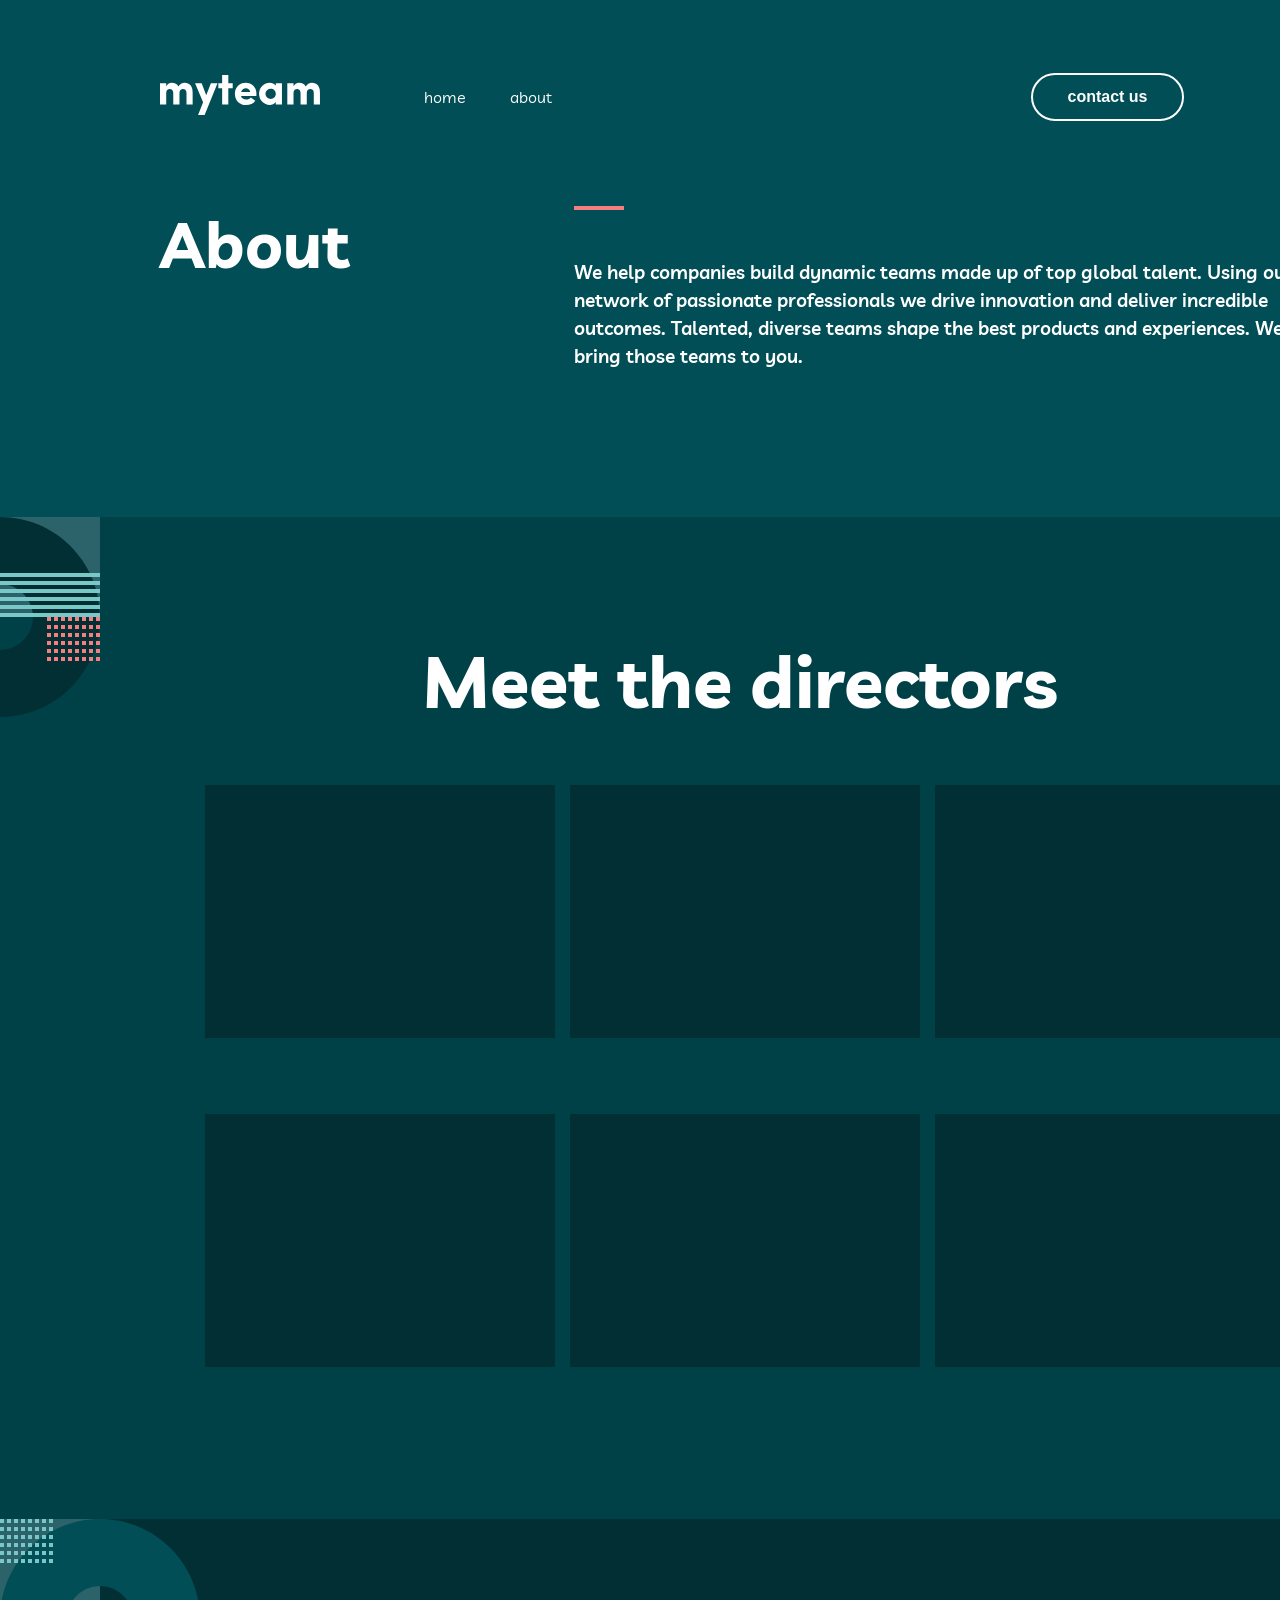
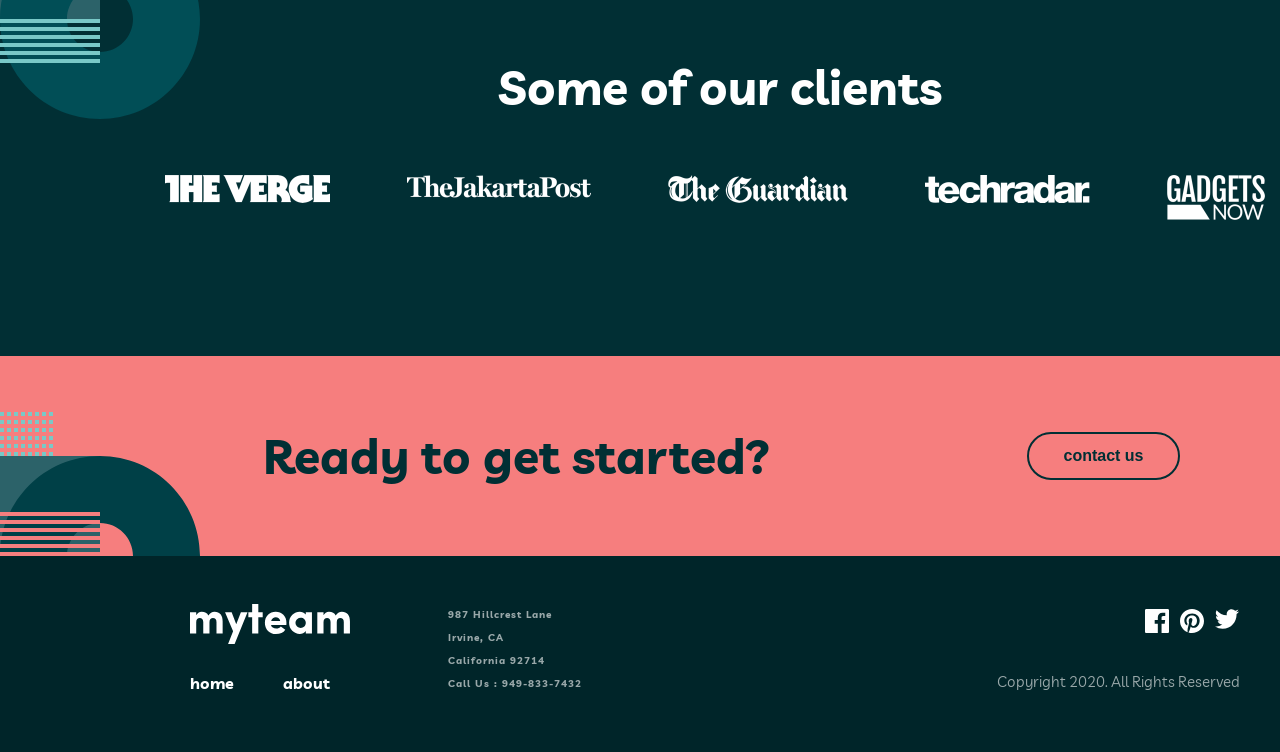
==== commit 7565e99b: "Added new file" ====
--- a/about.html
+++ b/about.html
@@ -494,5 +494,6 @@
       </section>
   </main>
   <script src="about.js"></script>
+  <script src="menu.js"></script>
 </body>
 </html>
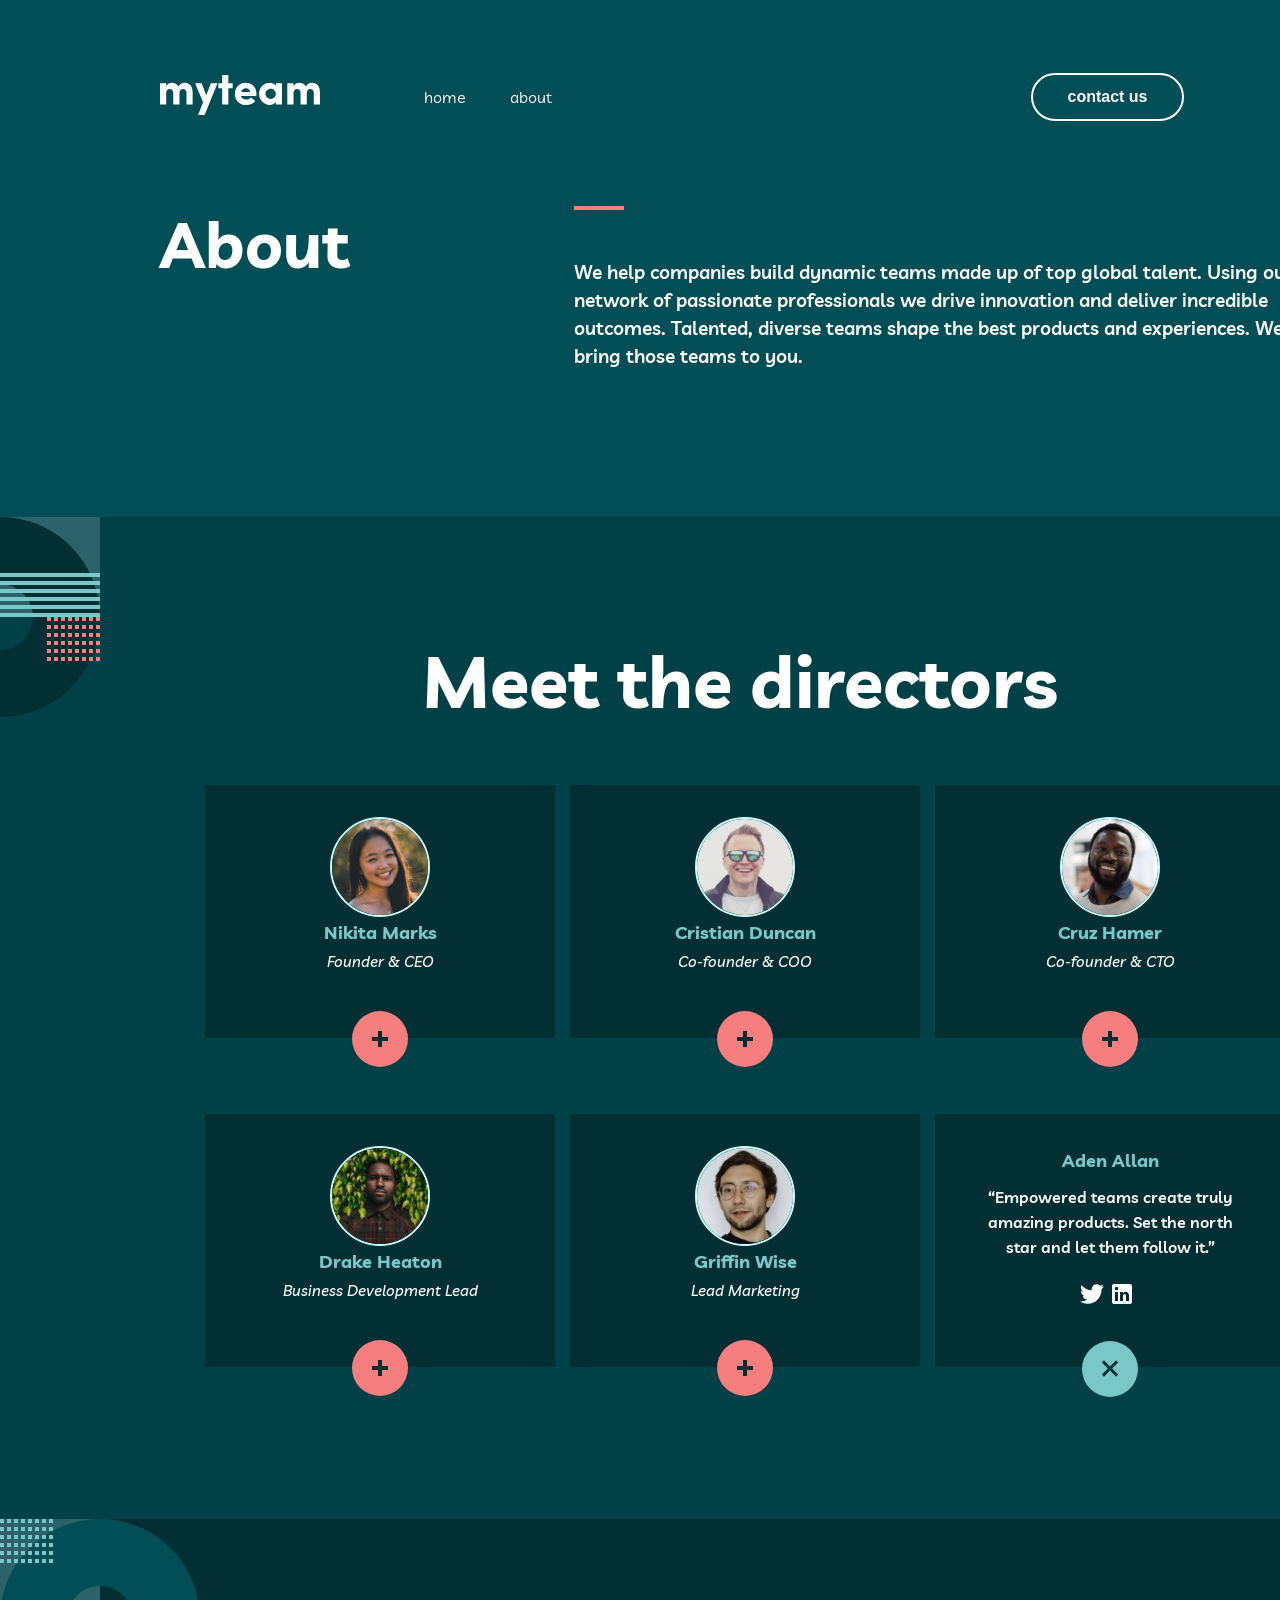
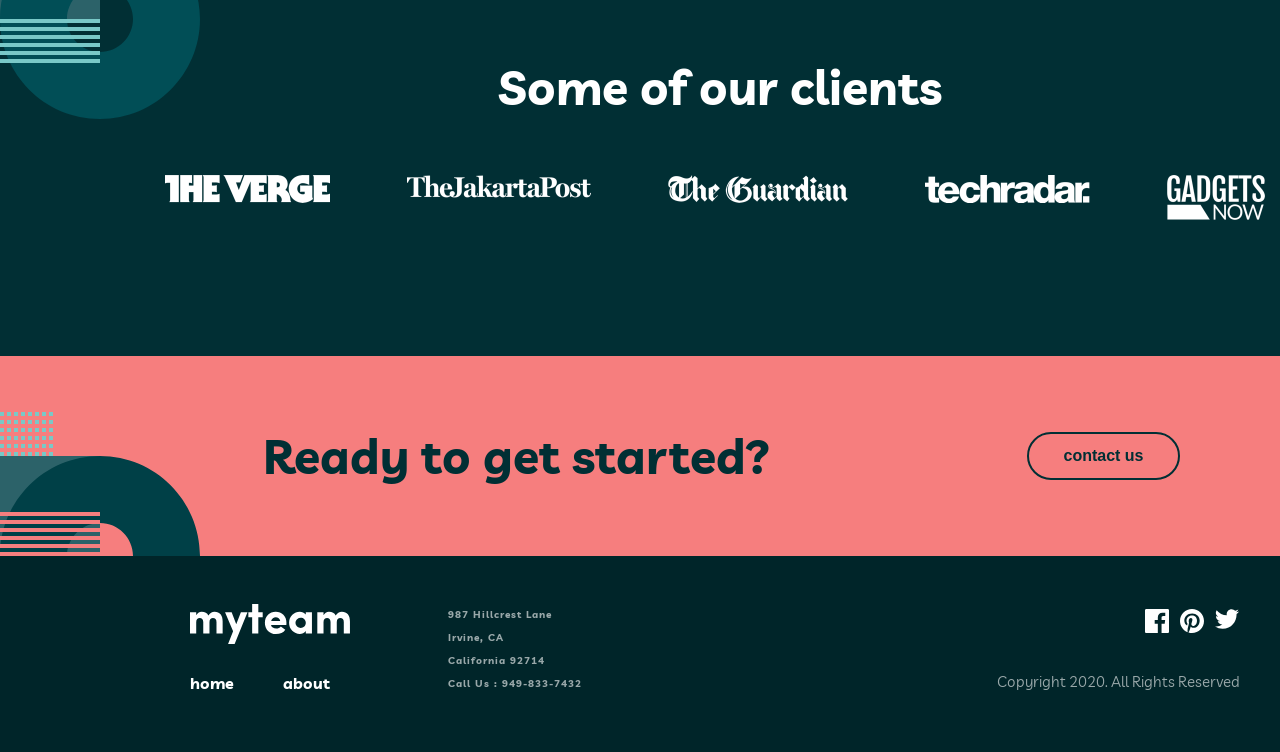
==== commit 3fe5eb65: "Merge branch 'contact-page' of https://github.com/AmaliTech-Training-Academy/myteam_mp into contact-" ====
--- a/about.html
+++ b/about.html
@@ -494,6 +494,5 @@
       </section>
   </main>
   <script src="about.js"></script>
-  <script src="menu.js"></script>
 </body>
 </html>
